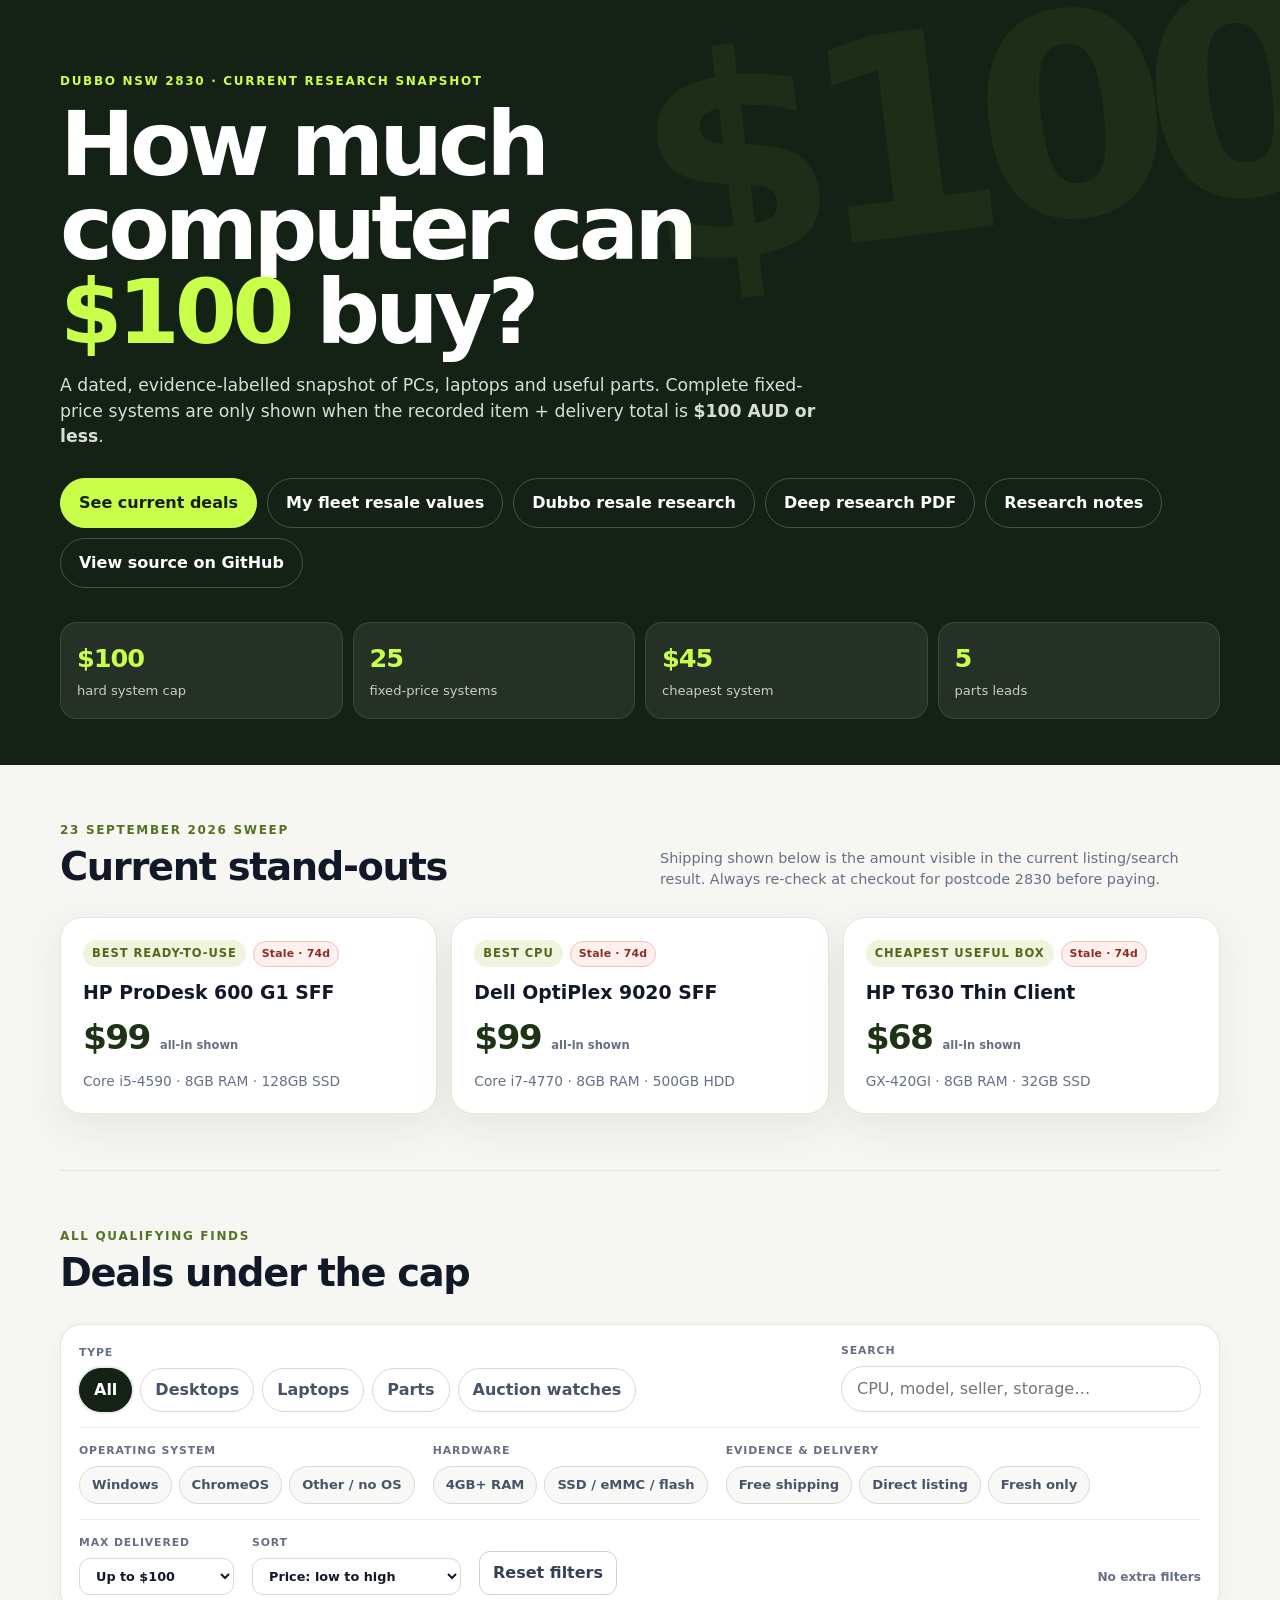
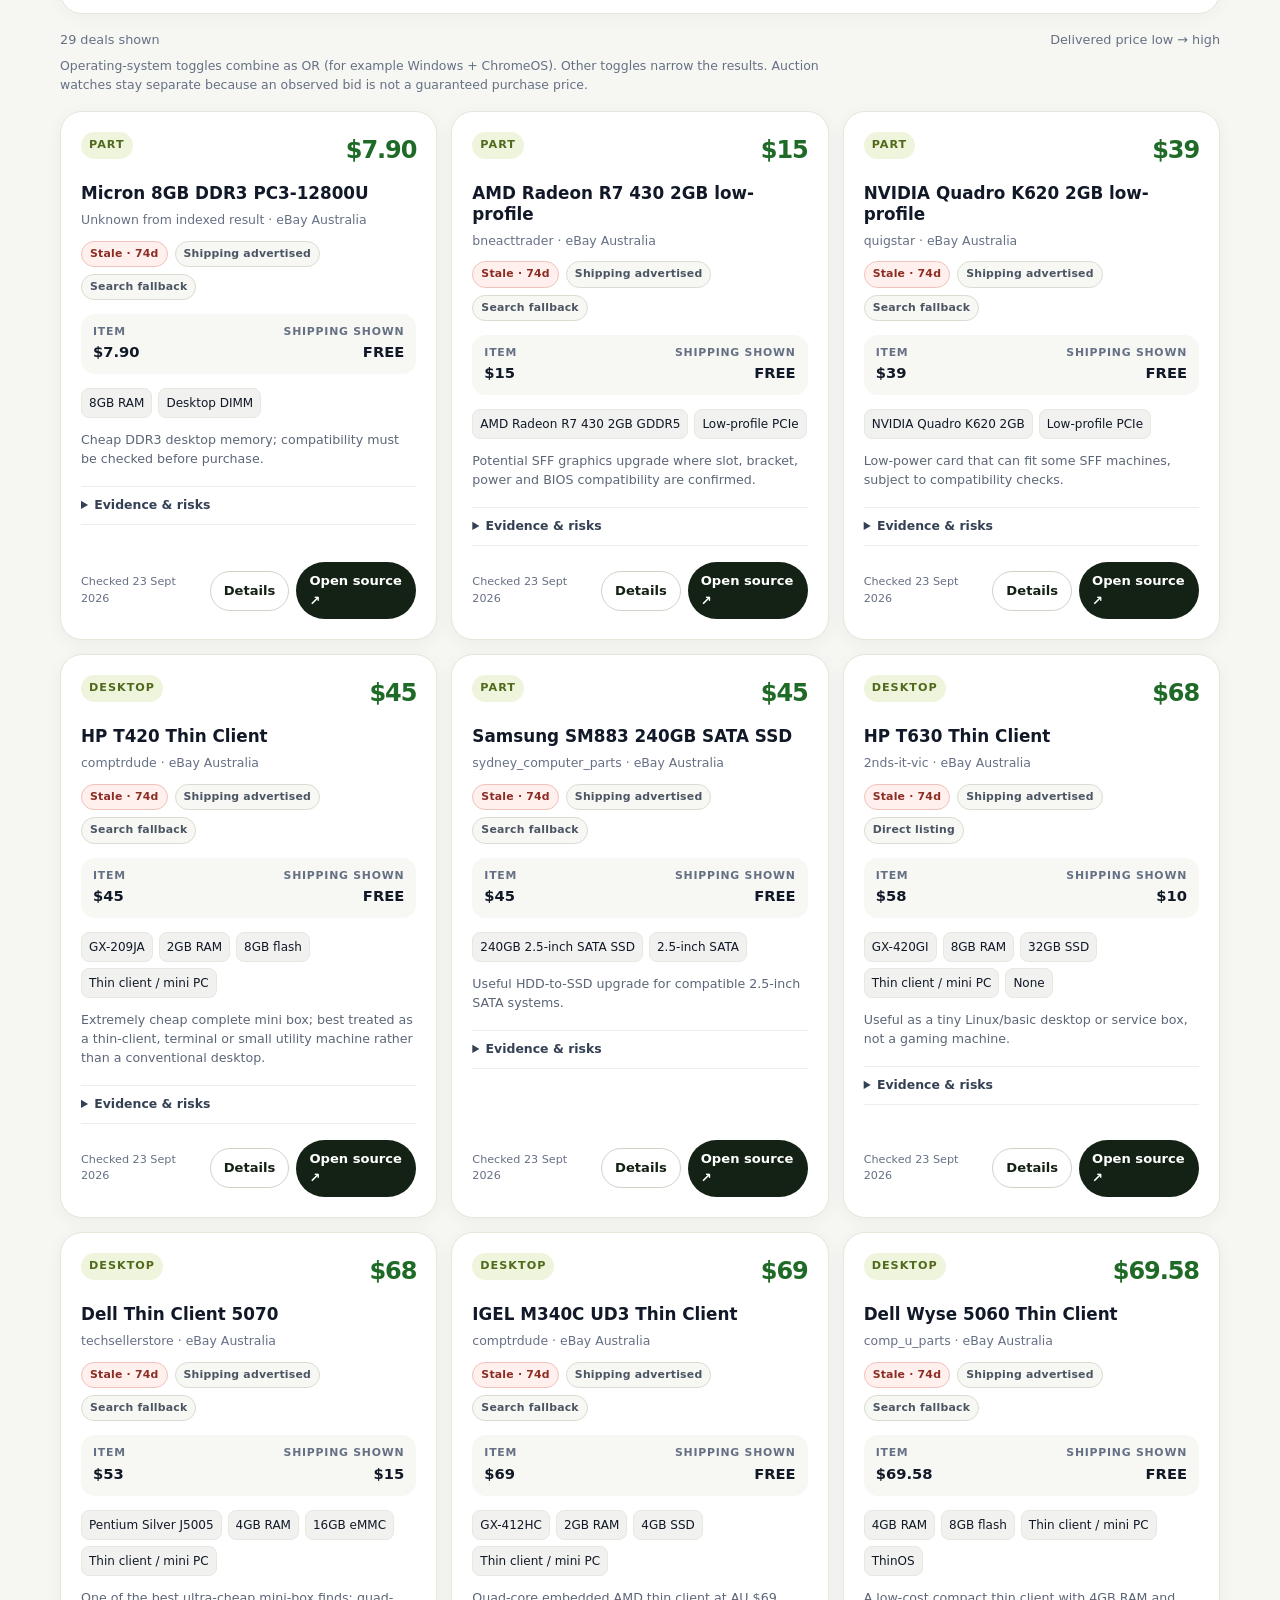
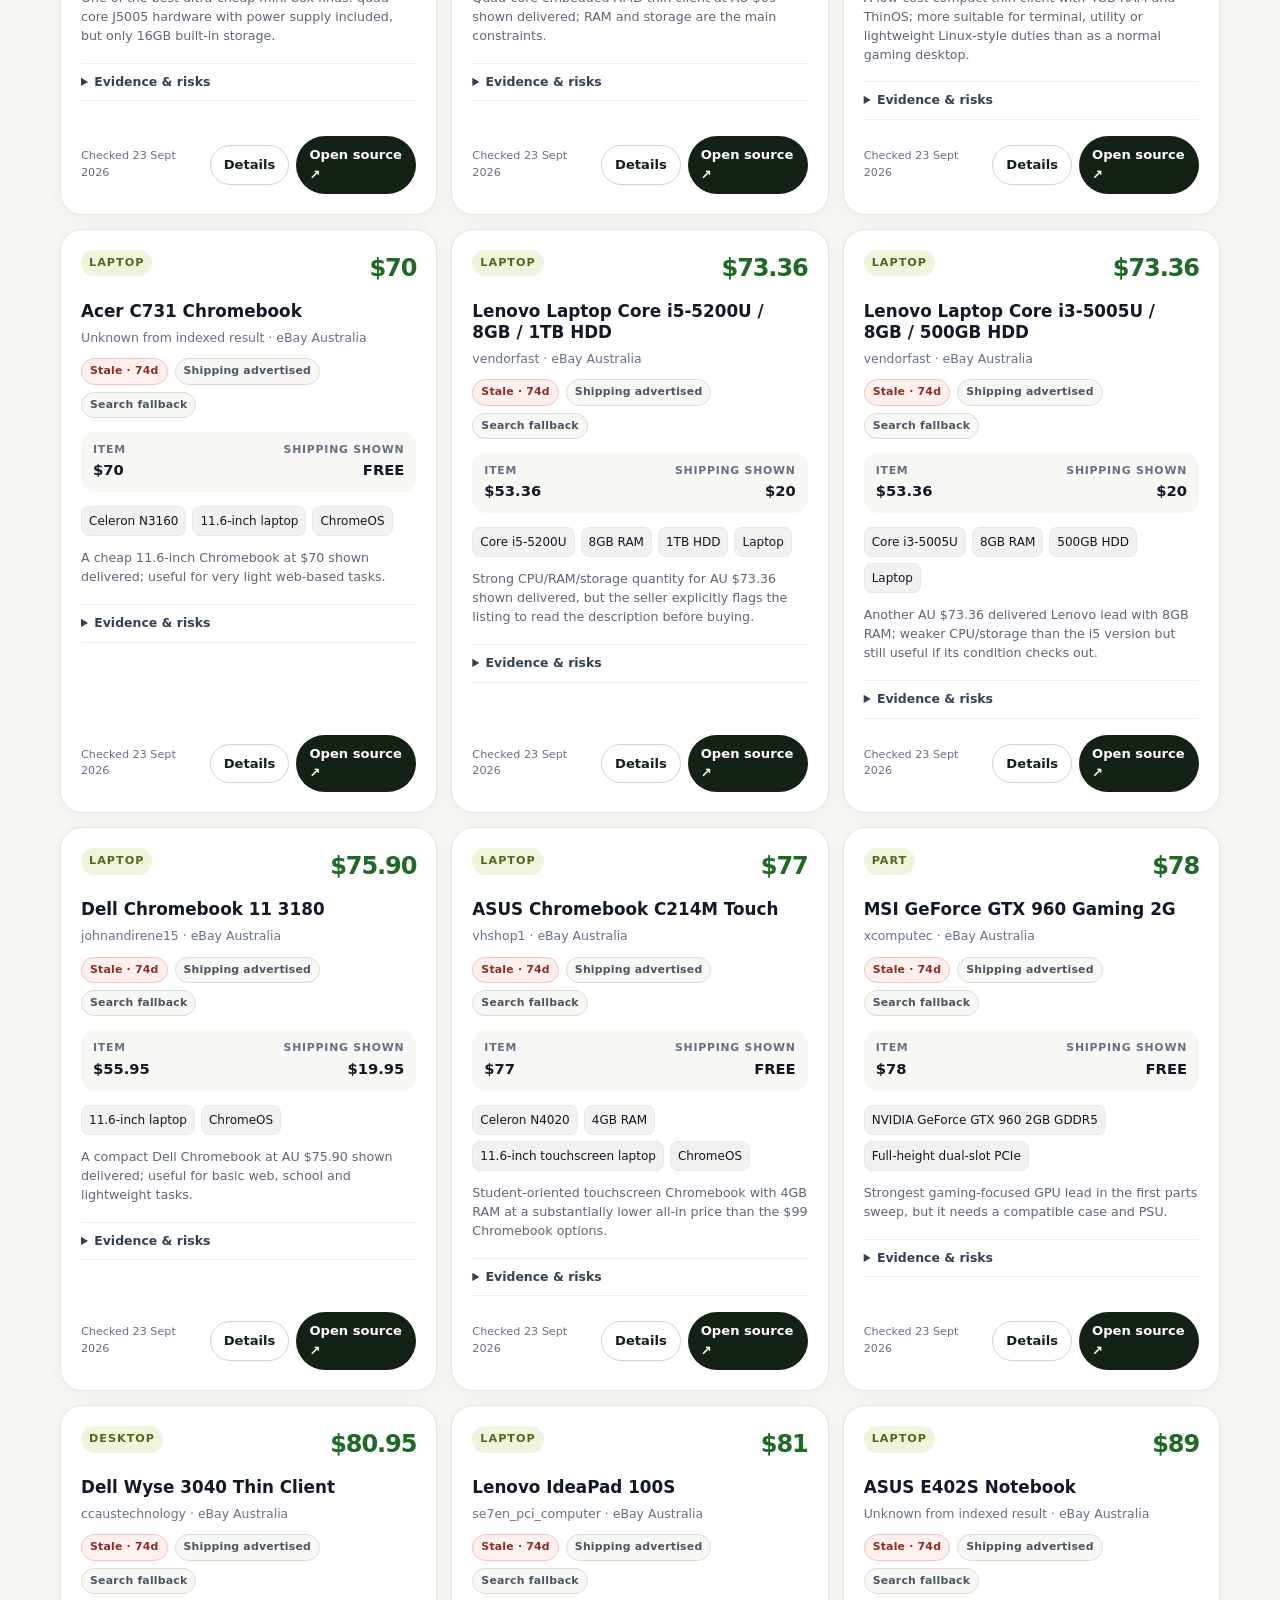
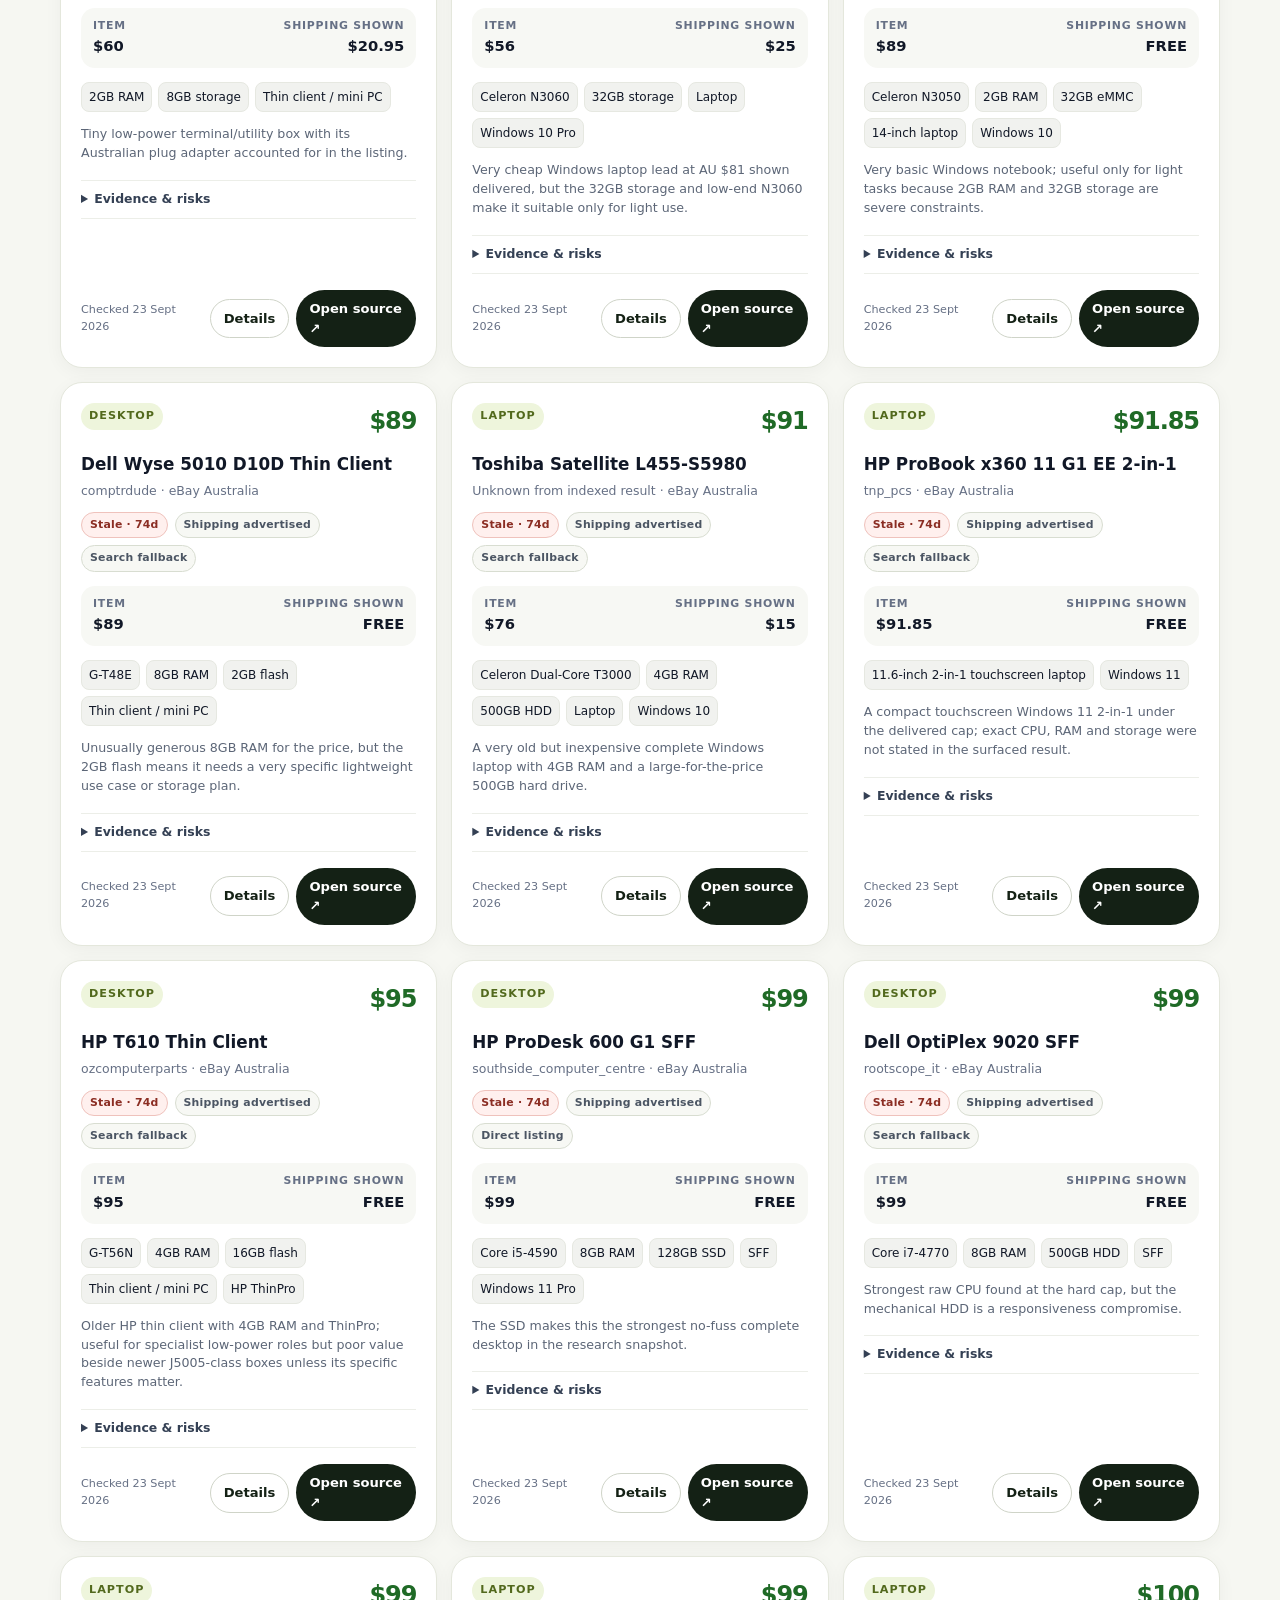
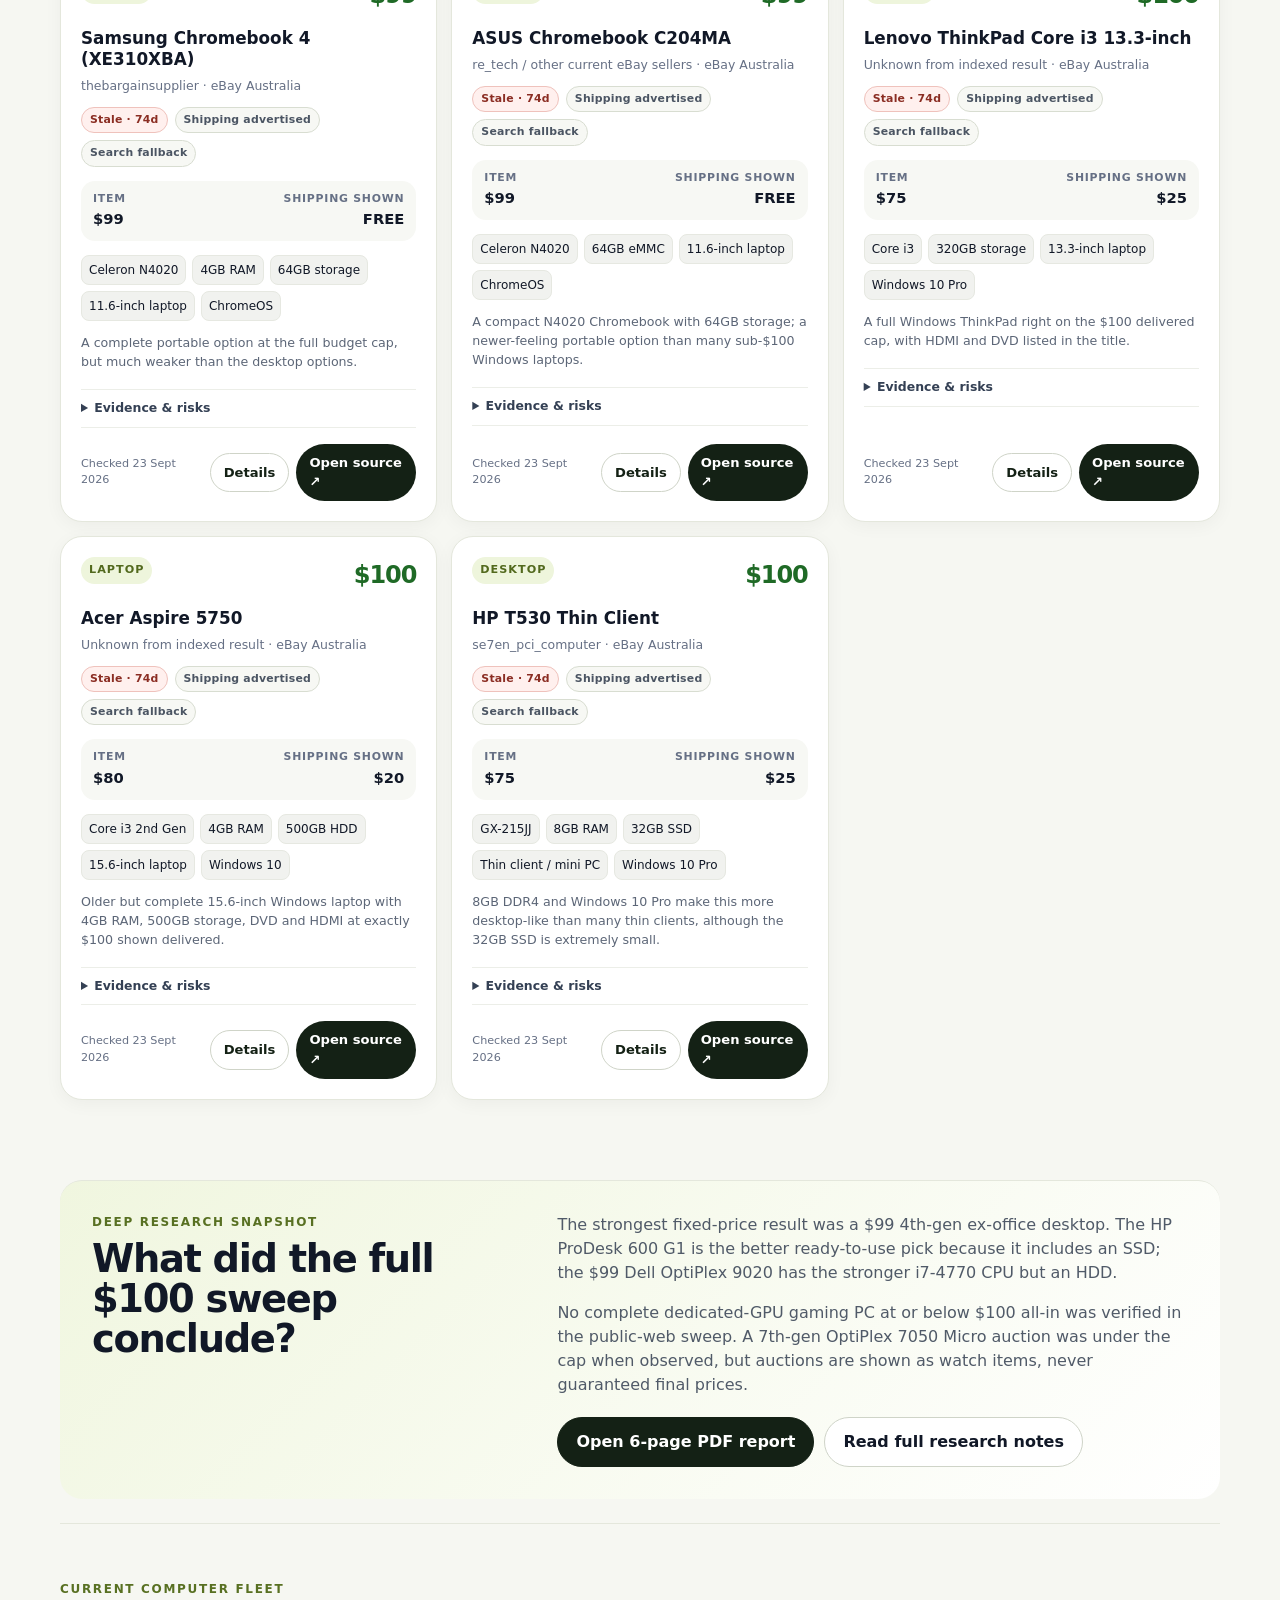
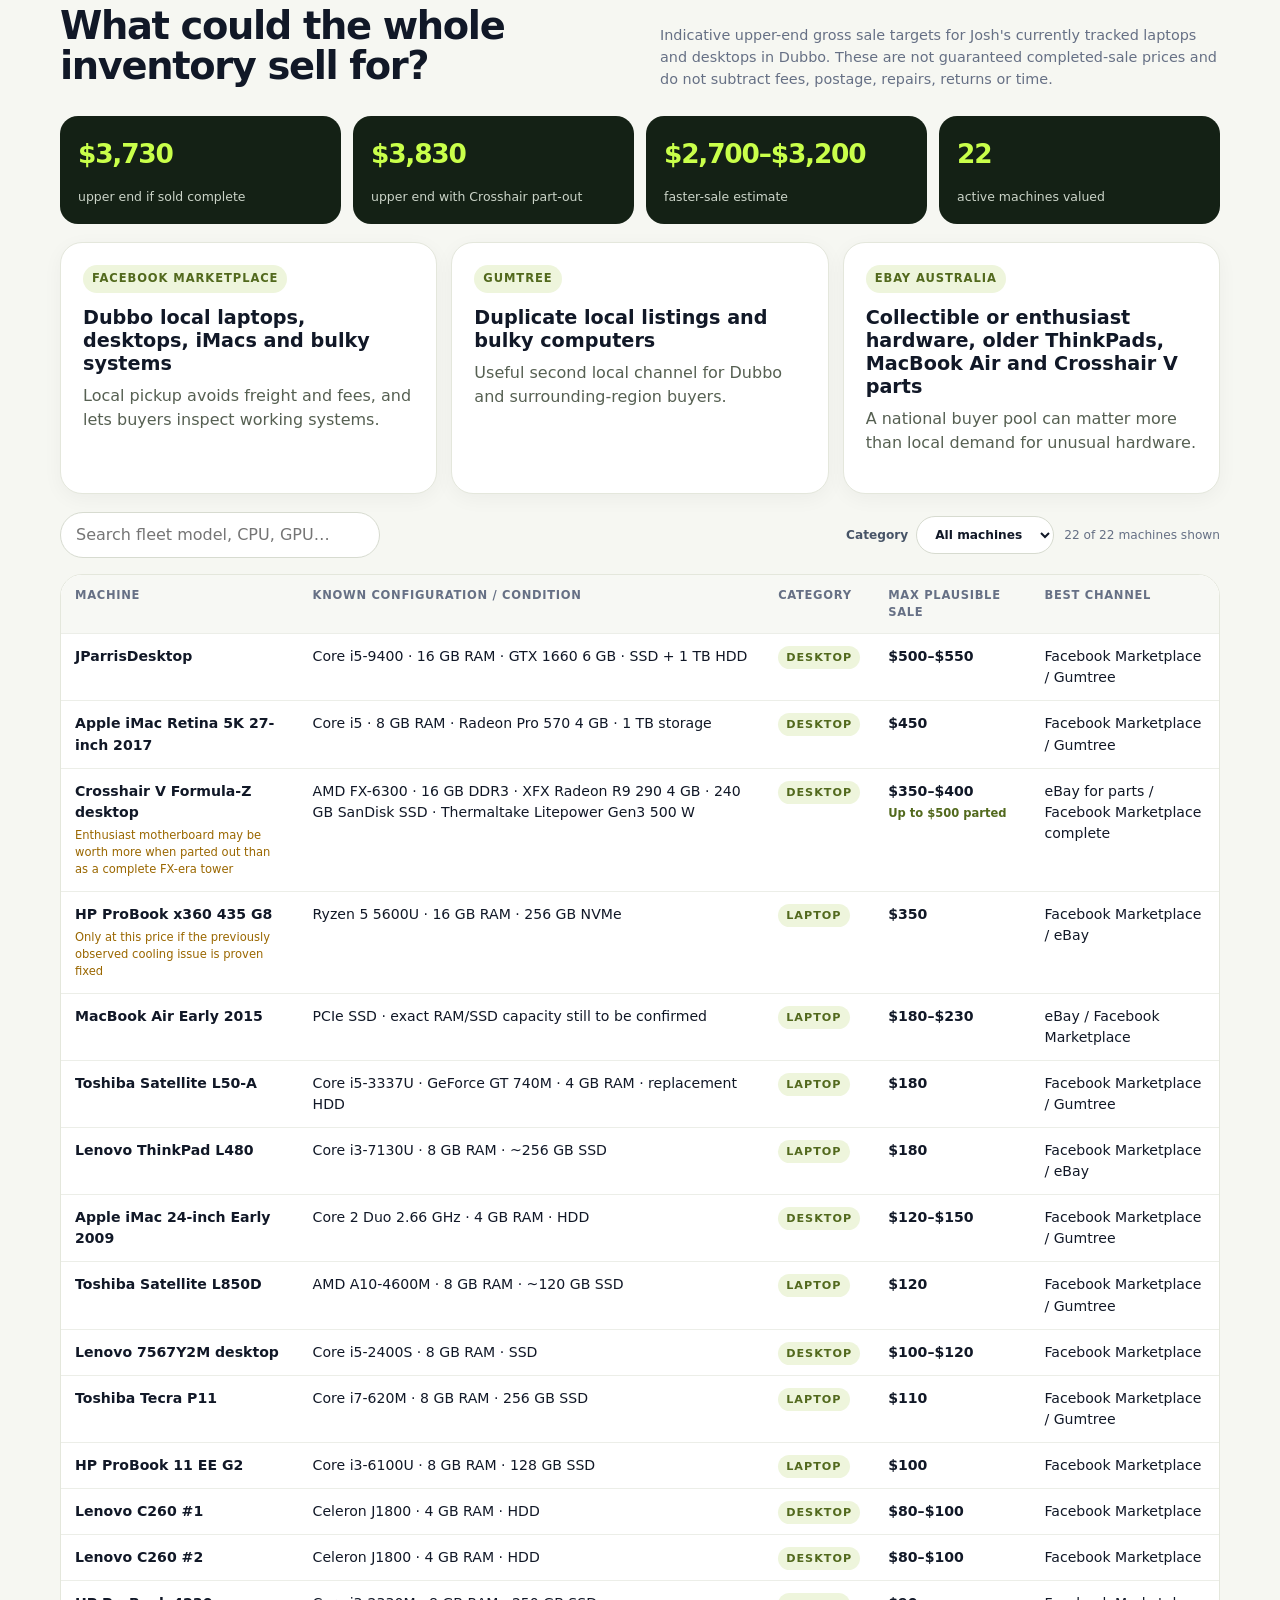
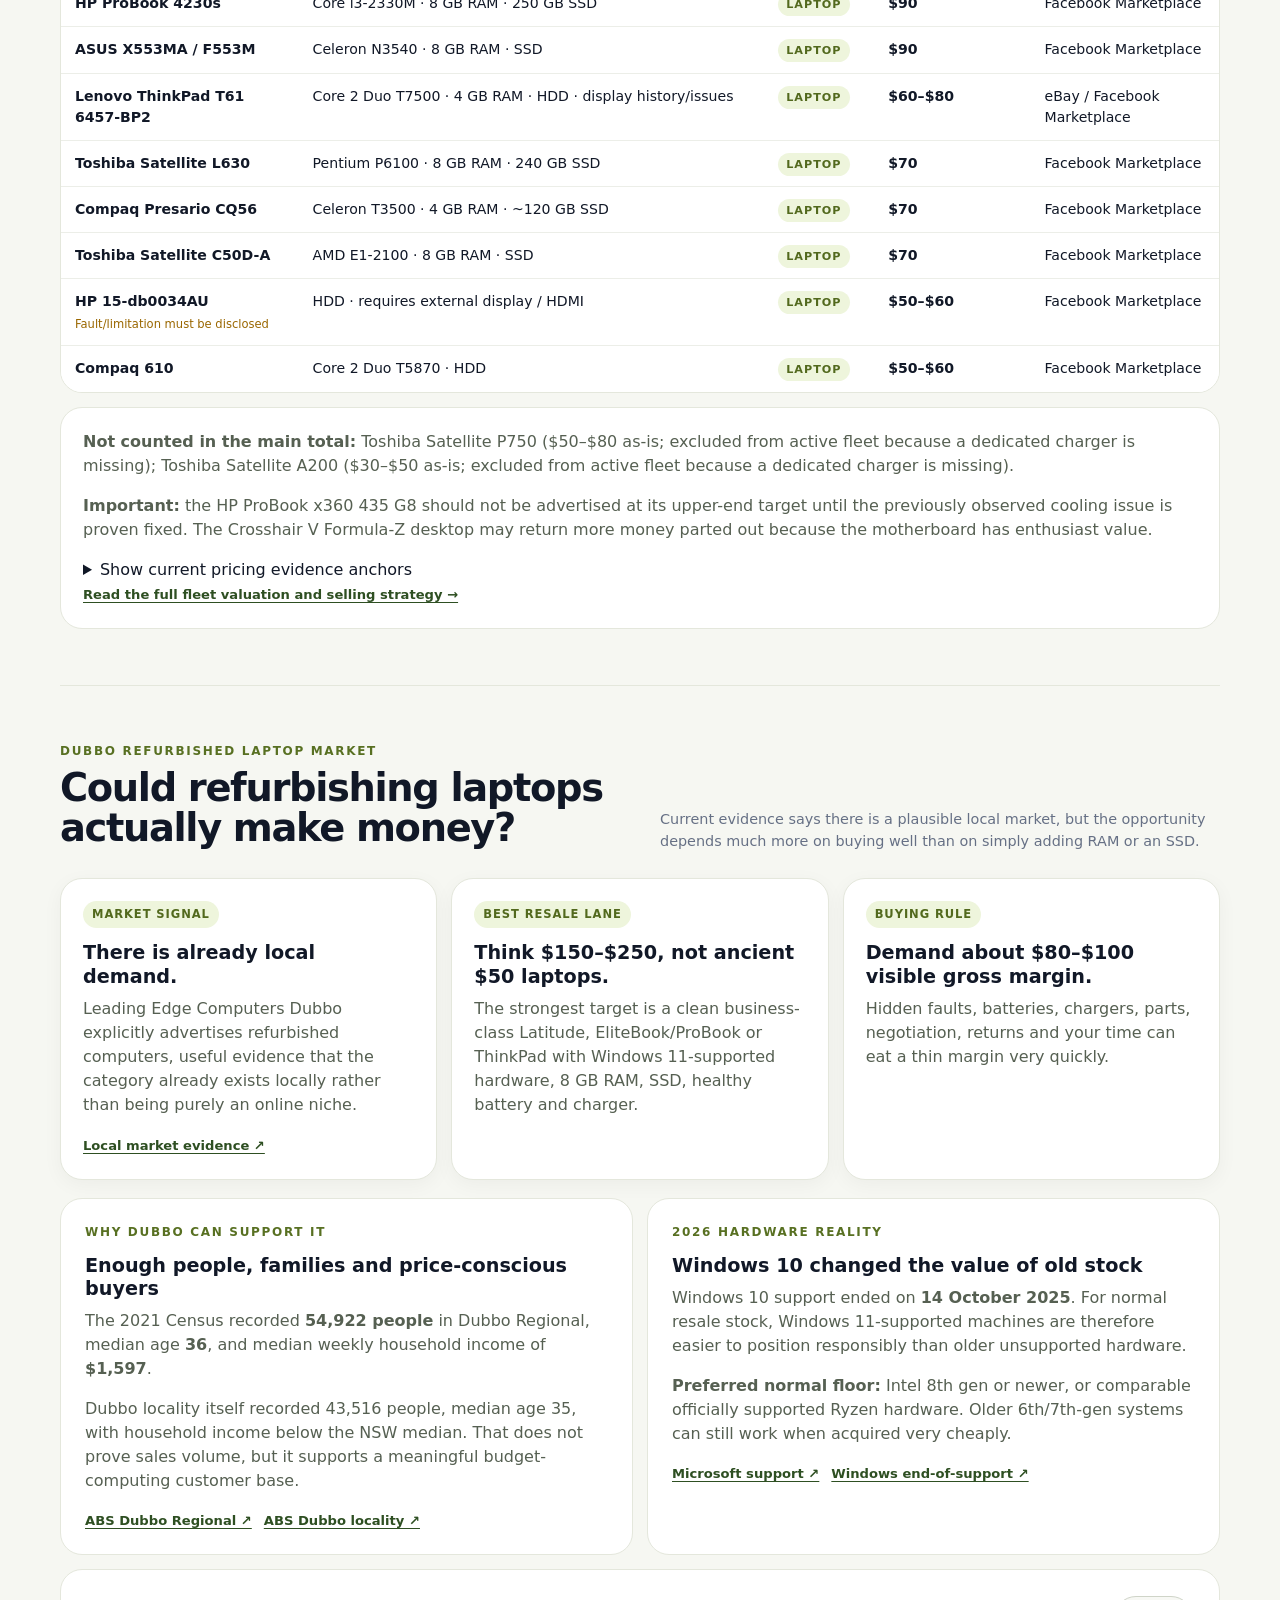
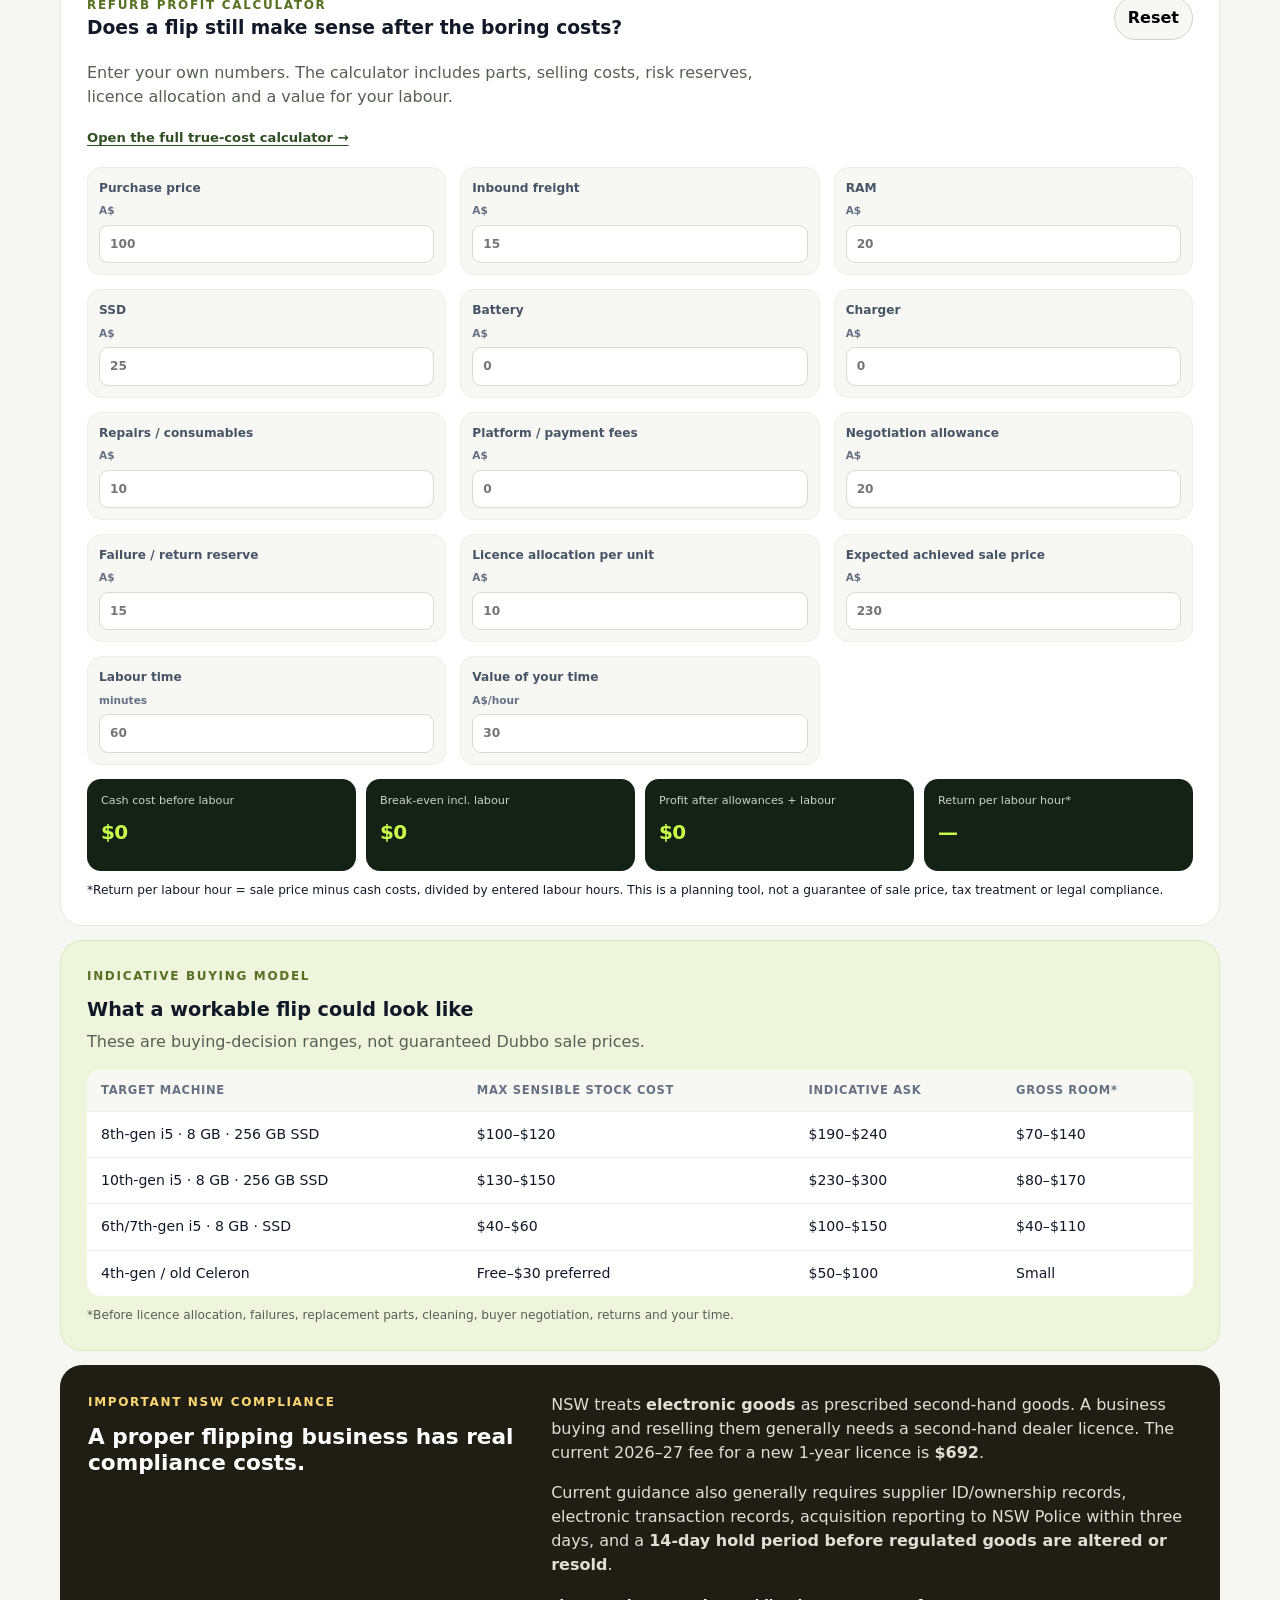
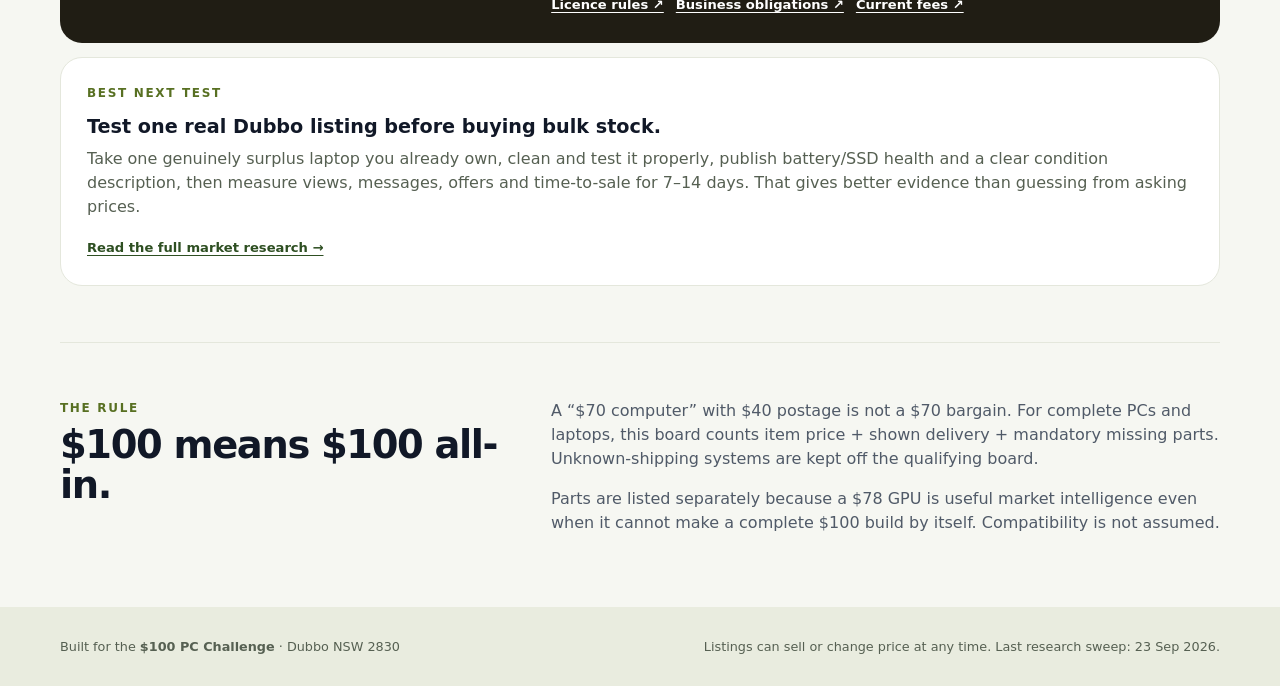
==== docs/index.html @ 676f6b45 "site: expose fleet pricing evidence" ====
<!doctype html>
<html lang="en-AU">
<head>
  <meta charset="utf-8">
  <meta name="viewport" content="width=device-width,initial-scale=1">
  <meta name="description" content="Current ultra-budget PCs, laptops and parts priced by real delivered cost to Dubbo NSW 2830, plus Dubbo refurbished-laptop market research.">
  <link rel="canonical" href="https://joshualparris.github.io/Cheappcslaptops/">
  <meta name="robots" content="index,follow">
  <meta property="og:type" content="website">
  <meta property="og:site_name" content="Cheap PCs & Laptops">
  <meta property="og:title" content="Cheap PCs & Laptops — Dubbo $100 Challenge">
  <meta property="og:description" content="Evidence-labelled ultra-budget PCs, laptops, parts and current fleet resale values for Dubbo NSW.">
  <meta property="og:url" content="https://joshualparris.github.io/Cheappcslaptops/">
  <meta name="twitter:card" content="summary">
  <meta name="twitter:title" content="Cheap PCs & Laptops — Dubbo $100 Challenge">
  <meta name="twitter:description" content="Evidence-labelled ultra-budget PC deals and Dubbo resale research.">
  <title>Cheap PCs & Laptops — Dubbo $100 Challenge</title>
  <script type="application/ld+json">
  {
    "@context": "https://schema.org",
    "@type": "CollectionPage",
    "name": "Cheap PCs & Laptops — Dubbo $100 Challenge",
    "url": "https://joshualparris.github.io/Cheappcslaptops/",
    "description": "Evidence-labelled research into ultra-budget PCs, laptops and parts delivered to Dubbo NSW, plus computer-fleet resale valuation research.",
    "inLanguage": "en-AU",
    "isPartOf": {
      "@type": "WebSite",
      "name": "Cheap PCs & Laptops",
      "url": "https://joshualparris.github.io/Cheappcslaptops/"
    }
  }
  </script>
  <link rel="stylesheet" href="./styles.css">
</head>
<body>
  <header class="hero">
    <div class="wrap">
      <div class="eyebrow">DUBBO NSW 2830 · CURRENT RESEARCH SNAPSHOT</div>
      <h1>How much computer can <span>$100</span> buy?</h1>
      <p class="lede">A dated, evidence-labelled snapshot of PCs, laptops and useful parts. Complete fixed-price systems are only shown when the recorded item + delivery total is <strong>$100 AUD or less</strong>.</p>
      <div class="hero-actions">
        <a class="button primary" href="#deals">See current deals</a>
        <a class="button ghost" href="#inventory">My fleet resale values</a>
        <a class="button ghost" href="#market">Dubbo resale research</a>
        <a class="button ghost" href="./reports/100-dollar-pc-challenge-2026-09-23.pdf">Deep research PDF</a>
        <a class="button ghost" href="./research/2026-09-23.md">Research notes</a>
        <a class="button ghost" href="https://github.com/joshualparris/Cheappcslaptops" target="_blank" rel="noreferrer">View source on GitHub</a>
      </div>
      <div class="stats" id="stats" aria-label="Current deal summary"></div>
    </div>
  </header>

  <main class="wrap">
    <section class="leaderboard" aria-labelledby="leaders-title">
      <div class="section-heading">
        <div>
          <div class="eyebrow dark">23 SEPTEMBER 2026 SWEEP</div>
          <h2 id="leaders-title">Current stand-outs</h2>
        </div>
        <p>Shipping shown below is the amount visible in the current listing/search result. Always re-check at checkout for postcode 2830 before paying.</p>
      </div>
      <div class="leader-grid" id="leaders"></div>
    </section>

    <section id="deals" class="deals" aria-labelledby="deals-title">
      <div class="section-heading">
        <div>
          <div class="eyebrow dark">ALL QUALIFYING FINDS</div>
          <h2 id="deals-title">Deals under the cap</h2>
        </div>
      </div>

      <div class="deal-filter-panel" aria-label="Deal filters">
        <div class="filter-row filter-row-main">
          <div class="filter-group">
            <span class="filter-label">Type</span>
            <div class="filters" role="group" aria-label="Deal type">
              <button type="button" class="filter active" data-filter="all" aria-pressed="true">All</button>
              <button type="button" class="filter" data-filter="desktop" aria-pressed="false">Desktops</button>
              <button type="button" class="filter" data-filter="laptop" aria-pressed="false">Laptops</button>
              <button type="button" class="filter" data-filter="part" aria-pressed="false">Parts</button>
              <button type="button" class="filter" data-filter="auction" aria-pressed="false">Auction watches</button>
            </div>
          </div>
          <label class="search deal-search">
            <span class="filter-label">Search</span>
            <input id="search" type="search" placeholder="CPU, model, seller, storage…" autocomplete="off">
          </label>
        </div>

        <div class="filter-row">
          <div class="filter-group">
            <span class="filter-label">Operating system</span>
            <div class="facet-buttons" role="group" aria-label="Operating system">
              <button type="button" class="toggle-filter" data-toggle="windows" aria-pressed="false">Windows</button>
              <button type="button" class="toggle-filter" data-toggle="chrome" aria-pressed="false">ChromeOS</button>
              <button type="button" class="toggle-filter" data-toggle="otherOs" aria-pressed="false">Other / no OS</button>
            </div>
          </div>
          <div class="filter-group">
            <span class="filter-label">Hardware</span>
            <div class="facet-buttons" role="group" aria-label="Hardware">
              <button type="button" class="toggle-filter" data-toggle="fourGb" aria-pressed="false">4GB+ RAM</button>
              <button type="button" class="toggle-filter" data-toggle="solidState" aria-pressed="false">SSD / eMMC / flash</button>
            </div>
          </div>
          <div class="filter-group">
            <span class="filter-label">Evidence & delivery</span>
            <div class="facet-buttons" role="group" aria-label="Evidence and delivery">
              <button type="button" class="toggle-filter" data-toggle="freeShipping" aria-pressed="false">Free shipping</button>
              <button type="button" class="toggle-filter" data-toggle="direct" aria-pressed="false">Direct listing</button>
              <button type="button" class="toggle-filter" data-toggle="fresh" aria-pressed="false">Fresh only</button>
            </div>
          </div>
        </div>

        <div class="filter-row filter-row-controls">
          <label class="select-filter">
            <span>Max delivered</span>
            <select id="maxPrice">
              <option value="50">Up to $50</option>
              <option value="75">Up to $75</option>
              <option value="100" selected>Up to $100</option>
            </select>
          </label>
          <label class="select-filter">
            <span>Sort</span>
            <select id="sortMode">
              <option value="price" selected>Price: low to high</option>
              <option value="newest">Most recently checked</option>
              <option value="ram">Most RAM first</option>
            </select>
          </label>
          <button type="button" class="clear-filters" id="clearFilters">Reset filters</button>
          <span class="active-filter-count" id="activeFilterCount" aria-live="polite">No extra filters</span>
        </div>
      </div>

      <div id="dealDetail" class="deal-detail" hidden></div>
      <div class="results-meta"><span id="resultCount" role="status" aria-live="polite"></span><span id="sortLabel">Delivered price low → high</span></div>
      <p class="filter-note">Operating-system toggles combine as OR (for example Windows + ChromeOS). Other toggles narrow the results. Auction watches stay separate because an observed bid is not a guaranteed purchase price.</p>
      <div class="deal-grid" id="dealGrid"></div>
      <div class="empty" id="empty" hidden>No matching deals.</div>
    </section>

    <section class="research-callout" aria-labelledby="research-title">
      <div>
        <div class="eyebrow dark">DEEP RESEARCH SNAPSHOT</div>
        <h2 id="research-title">What did the full $100 sweep conclude?</h2>
      </div>
      <div class="rule-copy">
        <p>The strongest fixed-price result was a $99 4th-gen ex-office desktop. The HP ProDesk 600 G1 is the better ready-to-use pick because it includes an SSD; the $99 Dell OptiPlex 9020 has the stronger i7-4770 CPU but an HDD.</p>
        <p>No complete dedicated-GPU gaming PC at or below $100 all-in was verified in the public-web sweep. A 7th-gen OptiPlex 7050 Micro auction was under the cap when observed, but auctions are shown as watch items, never guaranteed final prices.</p>
        <div class="research-links">
          <a class="button report-button" href="./reports/100-dollar-pc-challenge-2026-09-23.pdf">Open 6-page PDF report</a>
          <a class="button notes-button" href="./research/2026-09-23.md">Read full research notes</a>
        </div>
      </div>
    </section>

    <section id="inventory" class="fleet" aria-labelledby="fleet-title">
      <div class="section-heading">
        <div>
          <div class="eyebrow dark">CURRENT COMPUTER FLEET</div>
          <h2 id="fleet-title">What could the whole inventory sell for?</h2>
        </div>
        <p>Indicative upper-end gross sale targets for Josh's currently tracked laptops and desktops in Dubbo. These are not guaranteed completed-sale prices and do not subtract fees, postage, repairs, returns or time.</p>
      </div>

      <div class="fleet-summary" id="fleetStats" aria-label="Fleet resale summary"></div>

      <div class="fleet-platforms" id="fleetPlatforms"></div>

      <div class="fleet-controls">
        <label class="search">
          <span class="sr-only">Search your fleet</span>
          <input id="fleetSearch" type="search" placeholder="Search fleet model, CPU, GPU…">
        </label>
        <label class="fleet-select">Category
          <select id="fleetCategory">
            <option value="all">All machines</option>
            <option value="laptop">Laptops</option>
            <option value="desktop">Desktops</option>
          </select>
        </label>
        <span id="fleetResultCount" class="fleet-result-count" role="status" aria-live="polite"></span>
      </div>

      <div class="table-wrap fleet-table-wrap">
        <table class="margin-table fleet-table">
          <thead>
            <tr>
              <th>Machine</th>
              <th>Known configuration / condition</th>
              <th>Category</th>
              <th>Max plausible sale</th>
              <th>Best channel</th>
            </tr>
          </thead>
          <tbody id="fleetTableBody"></tbody>
        </table>
      </div>

      <div class="fleet-notes">
        <p id="fleetExcluded"></p>
        <p><strong>Important:</strong> the HP ProBook x360 435 G8 should not be advertised at its upper-end target until the previously observed cooling issue is proven fixed. The Crosshair V Formula-Z desktop may return more money parted out because the motherboard has enthusiast value.</p>
        <details class="fleet-evidence">
          <summary>Show current pricing evidence anchors</summary>
          <div id="fleetEvidence" class="fleet-evidence-grid"></div>
        </details>
        <a class="research-link" href="./FLEET-RESALE-VALUATION.md">Read the full fleet valuation and selling strategy →</a>
      </div>
    </section>

    <section id="market" class="market" aria-labelledby="market-title">
      <div class="section-heading">
        <div>
          <div class="eyebrow dark">DUBBO REFURBISHED LAPTOP MARKET</div>
          <h2 id="market-title">Could refurbishing laptops actually make money?</h2>
        </div>
        <p>Current evidence says there is a plausible local market, but the opportunity depends much more on buying well than on simply adding RAM or an SSD.</p>
      </div>

      <div class="market-summary">
        <article class="market-callout">
          <span class="award">Market signal</span>
          <h3>There is already local demand.</h3>
          <p>Leading Edge Computers Dubbo explicitly advertises refurbished computers, useful evidence that the category already exists locally rather than being purely an online niche.</p>
          <a href="https://dubbochamber.com.au/chamber-members/leading-edge-computers-dubbo" target="_blank" rel="noreferrer">Local market evidence ↗</a>
        </article>
        <article class="market-callout">
          <span class="award">Best resale lane</span>
          <h3>Think $150–$250, not ancient $50 laptops.</h3>
          <p>The strongest target is a clean business-class Latitude, EliteBook/ProBook or ThinkPad with Windows 11-supported hardware, 8 GB RAM, SSD, healthy battery and charger.</p>
        </article>
        <article class="market-callout">
          <span class="award">Buying rule</span>
          <h3>Demand about $80–$100 visible gross margin.</h3>
          <p>Hidden faults, batteries, chargers, parts, negotiation, returns and your time can eat a thin margin very quickly.</p>
        </article>
      </div>

      <div class="market-grid">
        <div class="market-panel">
          <div class="eyebrow dark">WHY DUBBO CAN SUPPORT IT</div>
          <h3>Enough people, families and price-conscious buyers</h3>
          <p>The 2021 Census recorded <strong>54,922 people</strong> in Dubbo Regional, median age <strong>36</strong>, and median weekly household income of <strong>$1,597</strong>.</p>
          <p>Dubbo locality itself recorded 43,516 people, median age 35, with household income below the NSW median. That does not prove sales volume, but it supports a meaningful budget-computing customer base.</p>
          <div class="source-links">
            <a href="https://www.abs.gov.au/census/find-census-data/quickstats/2021/LGA12390" target="_blank" rel="noreferrer">ABS Dubbo Regional ↗</a>
            <a href="https://www.abs.gov.au/census/find-census-data/quickstats/2021/SAL11299" target="_blank" rel="noreferrer">ABS Dubbo locality ↗</a>
          </div>
        </div>

        <div class="market-panel">
          <div class="eyebrow dark">2026 HARDWARE REALITY</div>
          <h3>Windows 10 changed the value of old stock</h3>
          <p>Windows 10 support ended on <strong>14 October 2025</strong>. For normal resale stock, Windows 11-supported machines are therefore easier to position responsibly than older unsupported hardware.</p>
          <p><strong>Preferred normal floor:</strong> Intel 8th gen or newer, or comparable officially supported Ryzen hardware. Older 6th/7th-gen systems can still work when acquired very cheaply.</p>
          <div class="source-links">
            <a href="https://support.microsoft.com/en-us/windows/deployment/updates-lifecycle/windows-10-support-has-ended-on-october-14-2025" target="_blank" rel="noreferrer">Microsoft support ↗</a>
            <a href="https://www.microsoft.com/windows/end-of-support" target="_blank" rel="noreferrer">Windows end-of-support ↗</a>
          </div>
        </div>
      </div>

      <div class="profit-calculator" id="calculator">
        <div class="calculator-heading">
          <div>
            <div class="eyebrow dark">REFURB PROFIT CALCULATOR</div>
            <h3>Does a flip still make sense after the boring costs?</h3>
            <p>Enter your own numbers. The calculator includes parts, selling costs, risk reserves, licence allocation and a value for your labour.</p>
            <a class="research-link" href="./refurb-calculator.html">Open the full true-cost calculator →</a>
          </div>
          <button class="calculator-reset" id="calculatorReset" type="button">Reset</button>
        </div>

        <div class="calculator-grid">
          <label>Purchase price <span>A$</span><input inputmode="decimal" type="number" min="0" step="0.01" data-cost="cash" id="calcPurchase" placeholder="100"></label>
          <label>Inbound freight <span>A$</span><input inputmode="decimal" type="number" min="0" step="0.01" data-cost="cash" id="calcFreight" placeholder="15"></label>
          <label>RAM <span>A$</span><input inputmode="decimal" type="number" min="0" step="0.01" data-cost="cash" id="calcRam" placeholder="20"></label>
          <label>SSD <span>A$</span><input inputmode="decimal" type="number" min="0" step="0.01" data-cost="cash" id="calcSsd" placeholder="25"></label>
          <label>Battery <span>A$</span><input inputmode="decimal" type="number" min="0" step="0.01" data-cost="cash" id="calcBattery" placeholder="0"></label>
          <label>Charger <span>A$</span><input inputmode="decimal" type="number" min="0" step="0.01" data-cost="cash" id="calcCharger" placeholder="0"></label>
          <label>Repairs / consumables <span>A$</span><input inputmode="decimal" type="number" min="0" step="0.01" data-cost="cash" id="calcRepairs" placeholder="10"></label>
          <label>Platform / payment fees <span>A$</span><input inputmode="decimal" type="number" min="0" step="0.01" data-cost="cash" id="calcFees" placeholder="0"></label>
          <label>Negotiation allowance <span>A$</span><input inputmode="decimal" type="number" min="0" step="0.01" data-cost="cash" id="calcNegotiation" placeholder="20"></label>
          <label>Failure / return reserve <span>A$</span><input inputmode="decimal" type="number" min="0" step="0.01" data-cost="cash" id="calcReserve" placeholder="15"></label>
          <label>Licence allocation per unit <span>A$</span><input inputmode="decimal" type="number" min="0" step="0.01" data-cost="cash" id="calcLicence" placeholder="10"></label>
          <label>Expected achieved sale price <span>A$</span><input inputmode="decimal" type="number" min="0" step="0.01" id="calcSale" placeholder="230"></label>
          <label>Labour time <span>minutes</span><input inputmode="numeric" type="number" min="0" step="1" id="calcMinutes" placeholder="60"></label>
          <label>Value of your time <span>A$/hour</span><input inputmode="decimal" type="number" min="0" step="0.01" id="calcHourly" placeholder="30"></label>
        </div>

        <div class="calculator-results" id="calculatorResults" role="status" aria-live="polite">
          <div><span>Cash cost before labour</span><strong id="calcCashCost">$0</strong></div>
          <div><span>Break-even incl. labour</span><strong id="calcBreakEven">$0</strong></div>
          <div><span>Profit after allowances + labour</span><strong id="calcProfit">$0</strong></div>
          <div><span>Return per labour hour*</span><strong id="calcHourlyReturn">—</strong></div>
        </div>
        <p class="fineprint">*Return per labour hour = sale price minus cash costs, divided by entered labour hours. This is a planning tool, not a guarantee of sale price, tax treatment or legal compliance.</p>
      </div>

      <div class="margin-box">
        <div>
          <div class="eyebrow dark">INDICATIVE BUYING MODEL</div>
          <h3>What a workable flip could look like</h3>
          <p>These are buying-decision ranges, not guaranteed Dubbo sale prices.</p>
        </div>
        <div class="table-wrap">
          <table class="margin-table">
            <thead>
              <tr>
                <th>Target machine</th>
                <th>Max sensible stock cost</th>
                <th>Indicative ask</th>
                <th>Gross room*</th>
              </tr>
            </thead>
            <tbody>
              <tr><td>8th-gen i5 · 8 GB · 256 GB SSD</td><td>$100–$120</td><td>$190–$240</td><td>$70–$140</td></tr>
              <tr><td>10th-gen i5 · 8 GB · 256 GB SSD</td><td>$130–$150</td><td>$230–$300</td><td>$80–$170</td></tr>
              <tr><td>6th/7th-gen i5 · 8 GB · SSD</td><td>$40–$60</td><td>$100–$150</td><td>$40–$110</td></tr>
              <tr><td>4th-gen / old Celeron</td><td>Free–$30 preferred</td><td>$50–$100</td><td>Small</td></tr>
            </tbody>
          </table>
        </div>
        <p class="fineprint">*Before licence allocation, failures, replacement parts, cleaning, buyer negotiation, returns and your time.</p>
      </div>

      <div class="legal-panel">
        <div>
          <div class="eyebrow legal-eyebrow">IMPORTANT NSW COMPLIANCE</div>
          <h3>A proper flipping business has real compliance costs.</h3>
        </div>
        <div>
          <p>NSW treats <strong>electronic goods</strong> as prescribed second-hand goods. A business buying and reselling them generally needs a second-hand dealer licence. The current 2026–27 fee for a new 1-year licence is <strong>$692</strong>.</p>
          <p>Current guidance also generally requires supplier ID/ownership records, electronic transaction records, acquisition reporting to NSW Police within three days, and a <strong>14-day hold period before regulated goods are altered or resold</strong>.</p>
          <div class="source-links legal-links">
            <a href="https://www.nsw.gov.au/business-and-economy/running-a-business/industry-specific-business-requirements/pawnbrokers-and-second-hand-dealers/pawnbroker-and-second-hand-dealer-licences" target="_blank" rel="noreferrer">Licence rules ↗</a>
            <a href="https://www.nsw.gov.au/business-and-economy/running-a-business/industry-specific-business-requirements/pawnbrokers-and-second-hand-dealers" target="_blank" rel="noreferrer">Business obligations ↗</a>
            <a href="https://www.nsw.gov.au/business-and-economy/running-a-business/industry-specific-business-requirements/pawnbrokers-and-second-hand-dealers/pawnbrokers-and-second-hand-dealers-fees" target="_blank" rel="noreferrer">Current fees ↗</a>
          </div>
        </div>
      </div>

      <div class="test-plan">
        <div class="eyebrow dark">BEST NEXT TEST</div>
        <h3>Test one real Dubbo listing before buying bulk stock.</h3>
        <p>Take one genuinely surplus laptop you already own, clean and test it properly, publish battery/SSD health and a clear condition description, then measure views, messages, offers and time-to-sale for 7–14 days. That gives better evidence than guessing from asking prices.</p>
        <a class="research-link" href="./DUBBO-REFURB-MARKET.md">Read the full market research →</a>
      </div>
    </section>

    <section class="rules">
      <div>
        <div class="eyebrow dark">THE RULE</div>
        <h2>$100 means $100 all-in.</h2>
      </div>
      <div class="rule-copy">
        <p>A “$70 computer” with $40 postage is not a $70 bargain. For complete PCs and laptops, this board counts item price + shown delivery + mandatory missing parts. Unknown-shipping systems are kept off the qualifying board.</p>
        <p>Parts are listed separately because a $78 GPU is useful market intelligence even when it cannot make a complete $100 build by itself. Compatibility is not assumed.</p>
      </div>
    </section>
  </main>

  <footer>
    <div class="wrap footer-inner">
      <p>Built for the <strong>$100 PC Challenge</strong> · Dubbo NSW 2830</p>
      <p>Listings can sell or change price at any time. Last research sweep: 23 Sep 2026.</p>
    </div>
  </footer>

  <script src="./app.js" defer></script>
</body>
</html>
---- docs/styles.css ----
:root{
  --ink:#111827;--muted:#667085;--paper:#f6f7f2;--card:#fff;--line:#e4e7dc;
  --lime:#c9ff4a;--lime-dark:#99cf1c;--dark:#142115;--soft:#eef5dc;
  --danger:#b42318;--warn:#9a6700;--radius:22px;--shadow:0 14px 40px rgba(20,33,21,.08)
}
*{box-sizing:border-box}
html{scroll-behavior:smooth}
body{margin:0;background:var(--paper);color:var(--ink);font:16px/1.5 Inter,ui-sans-serif,system-ui,-apple-system,BlinkMacSystemFont,"Segoe UI",sans-serif}
a{color:inherit}
.wrap{width:min(1160px,calc(100% - 32px));margin:auto}
.hero{background:var(--dark);color:#fff;padding:72px 0 46px;overflow:hidden;position:relative}
.hero:after{content:"$100";position:absolute;right:-35px;top:-80px;font-size:280px;font-weight:900;letter-spacing:-.09em;color:rgba(201,255,74,.055);transform:rotate(-7deg);pointer-events:none}
.eyebrow{font-size:.75rem;font-weight:850;letter-spacing:.14em;color:var(--lime);text-transform:uppercase}
.eyebrow.dark{color:#587022}
h1,h2,h3,p{margin-top:0}
h1{max-width:880px;margin:12px 0 18px;font-size:clamp(2.7rem,7vw,6rem);line-height:.94;letter-spacing:-.055em}
h1 span{color:var(--lime)}
h2{font-size:clamp(1.75rem,3vw,2.7rem);line-height:1.05;letter-spacing:-.035em;margin:8px 0}
.lede{max-width:760px;color:#d7dfd2;font-size:1.08rem}
.hero-actions{display:flex;gap:10px;flex-wrap:wrap;margin:28px 0 34px}
.button{display:inline-flex;align-items:center;justify-content:center;text-decoration:none;font-weight:800;border-radius:999px;padding:12px 18px;border:1px solid rgba(255,255,255,.22)}
.button.primary{background:var(--lime);border-color:var(--lime);color:#142115}
.button.ghost{color:#fff}
.button:hover{transform:translateY(-1px)}
.stats{display:grid;grid-template-columns:repeat(4,1fr);gap:10px;position:relative;z-index:1}
.stat{background:rgba(255,255,255,.075);border:1px solid rgba(255,255,255,.10);border-radius:17px;padding:16px}
.stat strong{display:block;color:var(--lime);font-size:1.6rem;letter-spacing:-.04em}
.stat span{color:#c6d0c2;font-size:.82rem}
section{padding:56px 0}
.section-heading{display:flex;align-items:flex-end;justify-content:space-between;gap:24px;margin-bottom:22px}
.section-heading>p{max-width:560px;color:var(--muted);margin-bottom:4px;font-size:.9rem}
.leader-grid{display:grid;grid-template-columns:repeat(3,1fr);gap:14px}
.leader{background:var(--card);border:1px solid var(--line);border-radius:var(--radius);padding:22px;box-shadow:var(--shadow);position:relative;min-height:190px}
.leader .award,.market-callout .award{display:inline-block;background:var(--soft);border-radius:999px;padding:5px 9px;font-size:.72rem;font-weight:850;text-transform:uppercase;letter-spacing:.08em;color:#52691d}
.leader h3{font-size:1.18rem;line-height:1.2;margin:14px 0 8px}
.big-price{font-size:2.15rem;font-weight:900;letter-spacing:-.05em;color:#1d3316}
.big-price small{font-size:.72rem;color:var(--muted);letter-spacing:0;font-weight:700}
.leader p{font-size:.86rem;color:var(--muted);margin:7px 0 0}
.deals{border-top:1px solid var(--line)}
.toolbar{display:flex;justify-content:space-between;align-items:center;gap:16px;margin-bottom:15px}
.filters{display:flex;gap:8px;flex-wrap:wrap}
.filter{border:1px solid #d7dbd0;background:#fff;color:#475467;border-radius:999px;padding:9px 14px;font:inherit;font-weight:750;cursor:pointer}
.filter.active{background:var(--dark);color:#fff;border-color:var(--dark)}
.search input{width:min(320px,70vw);border:1px solid #d7dbd0;background:#fff;border-radius:999px;padding:10px 15px;font:inherit;outline:none}
.search input:focus{border-color:#78932e;box-shadow:0 0 0 3px rgba(201,255,74,.25)}
.results-meta{display:flex;justify-content:space-between;color:var(--muted);font-size:.8rem;margin-bottom:12px}
.deal-grid{display:grid;grid-template-columns:repeat(3,1fr);gap:14px}
.card{background:var(--card);border:1px solid var(--line);border-radius:var(--radius);padding:20px;display:flex;flex-direction:column;min-height:350px;box-shadow:0 4px 18px rgba(20,33,21,.045)}
.card-top{display:flex;align-items:flex-start;justify-content:space-between;gap:12px}
.type{font-size:.7rem;font-weight:850;letter-spacing:.09em;text-transform:uppercase;color:#52691d;background:var(--soft);padding:5px 8px;border-radius:999px}
.total{font-size:1.5rem;font-weight:900;letter-spacing:-.045em;white-space:nowrap}
.card h3{font-size:1.05rem;line-height:1.25;margin:15px 0 7px}
.source{font-size:.78rem;color:var(--muted);margin-bottom:15px}
.breakdown{display:grid;grid-template-columns:1fr 1fr;background:#f7f8f4;border-radius:14px;padding:10px 12px;margin-bottom:14px}
.breakdown div:last-child{text-align:right}
.breakdown span{display:block;color:var(--muted);font-size:.68rem;text-transform:uppercase;letter-spacing:.07em;font-weight:750}
.breakdown strong{font-size:.92rem}
.specs{display:flex;gap:6px;flex-wrap:wrap;margin-bottom:13px}
.spec{font-size:.75rem;background:#f1f2ef;border:1px solid #e6e8e1;border-radius:8px;padding:5px 7px}
.note{font-size:.79rem;color:#5c6677;margin:0 0 17px}
.card-footer{margin-top:auto;display:flex;align-items:center;justify-content:space-between;gap:10px}
.card-footer a{background:var(--dark);color:#fff;text-decoration:none;font-weight:800;border-radius:999px;padding:9px 13px;font-size:.82rem}
.checked{font-size:.7rem;color:var(--muted)}
.under-cap{color:#1f6a26}
.research-callout{border-top:1px solid var(--line);display:grid;grid-template-columns:.8fr 1.2fr;gap:45px;background:linear-gradient(135deg,#f0f6df,#fff);margin:24px 0;border-radius:var(--radius);padding:32px}
.research-links{display:flex;gap:10px;flex-wrap:wrap;margin-top:20px}
.report-button{background:var(--dark);border-color:var(--dark);color:#fff}
.notes-button{background:#fff;border-color:#cfd4c8;color:var(--ink)}

.fleet{border-top:1px solid var(--line)}
.fleet-summary{display:grid;grid-template-columns:repeat(4,1fr);gap:12px;margin-bottom:18px}
.fleet-stat{background:var(--dark);color:#fff;border-radius:18px;padding:18px;min-height:108px;display:flex;flex-direction:column;justify-content:space-between}
.fleet-stat strong{color:var(--lime);font-size:1.65rem;letter-spacing:-.045em}
.fleet-stat span{color:#cbd4c8;font-size:.78rem}
.fleet-platforms{display:grid;grid-template-columns:repeat(3,1fr);gap:14px;margin:14px 0 18px}
.fleet-table-wrap{border-radius:var(--radius);border:1px solid var(--line);background:#fff}
.fleet-table{min-width:900px}
.fleet-table td:first-child{min-width:210px}
.fleet-table td:nth-child(2){min-width:310px}
.fleet-price{white-space:nowrap}
.partout{font-size:.72rem;color:#52691d;margin-top:3px;font-weight:800}
.row-note{font-size:.72rem;color:var(--warn);margin-top:4px;max-width:260px}
.fleet-notes{background:#fff;border:1px solid var(--line);border-radius:var(--radius);padding:22px;margin-top:14px}
.fleet-notes p{color:#566052}
.fleet-load-error{grid-column:1/-1;background:#fff;border:1px solid var(--line);border-radius:18px;padding:18px}

.market{border-top:1px solid var(--line)}
.market-summary{display:grid;grid-template-columns:repeat(3,1fr);gap:14px;margin-bottom:18px}
.market-callout{background:#fff;border:1px solid var(--line);border-radius:var(--radius);padding:22px;box-shadow:0 5px 20px rgba(20,33,21,.045)}
.market-callout h3,.market-panel h3,.margin-box h3,.legal-panel h3,.test-plan h3{font-size:1.2rem;line-height:1.2;margin:13px 0 9px}
.market-callout p,.market-panel p,.margin-box p,.legal-panel p,.test-plan p{color:#566052}
.market-callout>a,.source-links a,.research-link{font-size:.82rem;font-weight:800;color:#2e4f22;text-decoration-thickness:1px;text-underline-offset:3px}
.market-grid{display:grid;grid-template-columns:1fr 1fr;gap:14px;margin:14px 0}
.market-panel{background:#fff;border:1px solid var(--line);border-radius:var(--radius);padding:24px}
.source-links{display:flex;gap:12px;flex-wrap:wrap;margin-top:18px}
.margin-box{background:#eef5dc;border:1px solid #dbe8bd;border-radius:var(--radius);padding:26px;margin-top:14px}
.table-wrap{overflow-x:auto;margin-top:16px}
.margin-table{width:100%;border-collapse:collapse;background:#fff;border-radius:14px;overflow:hidden;font-size:.88rem}
.margin-table th,.margin-table td{padding:12px 14px;text-align:left;border-bottom:1px solid #eceee8;vertical-align:top}
.margin-table th{background:#f7f8f4;font-size:.72rem;text-transform:uppercase;letter-spacing:.06em;color:#667085}
.margin-table tr:last-child td{border-bottom:0}
.fineprint{font-size:.76rem!important;margin:10px 0 0!important}
.legal-panel{display:grid;grid-template-columns:.8fr 1.2fr;gap:36px;background:#201d14;color:#fff;border-radius:var(--radius);padding:28px;margin-top:14px}
.legal-panel p{color:#e1ded5}
.legal-panel h3{font-size:1.35rem}
.legal-eyebrow{color:#ffd875}
.legal-links a{color:#fff}
.test-plan{border:1px solid var(--line);border-radius:var(--radius);padding:26px;margin-top:14px;background:#fff}
.research-link{display:inline-block;margin-top:3px}
.rules{border-top:1px solid var(--line);display:grid;grid-template-columns:.8fr 1.2fr;gap:45px}
.rule-copy{color:#505a68}
.empty{padding:50px;text-align:center;color:var(--muted);border:1px dashed #cfd4c8;border-radius:var(--radius)}
footer{background:#e9ecdf;padding:30px 0;color:#566052;font-size:.8rem}
.footer-inner{display:flex;justify-content:space-between;gap:20px}
.footer-inner p{margin:0}
.sr-only{position:absolute;width:1px;height:1px;padding:0;margin:-1px;overflow:hidden;clip:rect(0,0,0,0);white-space:nowrap;border:0}
@media(max-width:850px){
  .stats,.leader-grid,.deal-grid,.market-summary,.fleet-summary,.fleet-platforms{grid-template-columns:repeat(2,1fr)}
  .section-heading{align-items:flex-start;flex-direction:column}
  .research-callout,.rules,.legal-panel{grid-template-columns:1fr;gap:15px}
  .market-grid{grid-template-columns:1fr}
}
@media(max-width:590px){
  .hero{padding-top:50px}
  .stats,.leader-grid,.deal-grid,.market-summary,.fleet-summary,.fleet-platforms{grid-template-columns:1fr}
  .toolbar{align-items:stretch;flex-direction:column}
  .search input{width:100%}
  .results-meta{gap:10px}
  .footer-inner{flex-direction:column}
  .margin-box,.market-panel,.legal-panel,.test-plan{padding:20px}
}

/* Evidence, freshness and accessibility */
:focus-visible{outline:3px solid #6f8f1f;outline-offset:3px}
.leader-badges,.evidence-row{display:flex;gap:7px;flex-wrap:wrap;align-items:center}
.evidence-row{margin:-4px 0 14px}
.evidence-tag{display:inline-flex;align-items:center;min-height:25px;border:1px solid #d8ddd1;background:#f7f8f4;color:#4b5563;border-radius:999px;padding:4px 8px;font-size:.68rem;font-weight:800;letter-spacing:.02em}
.evidence-fresh{background:#e9f7e8;border-color:#bddfba;color:#245b29}
.evidence-aging{background:#fff6d9;border-color:#ebd88e;color:#755a00}
.evidence-stale,.evidence-gone,.evidence-sold{background:#fff0ee;border-color:#efc2bc;color:#8b2d23}
.evidence-watch,.evidence-unknown{background:#f2efff;border-color:#d8cff8;color:#55408d}
.evidence-details{margin:0 0 16px;border-top:1px solid #eceee8;border-bottom:1px solid #eceee8;padding:9px 0;font-size:.78rem;color:#566052}
.evidence-details summary{cursor:pointer;font-weight:800;color:#344054}
.evidence-details p{margin:9px 0}
.evidence-details ul{margin:8px 0 2px;padding-left:19px}
.evidence-details li+li{margin-top:4px}
@media (prefers-reduced-motion:reduce){html{scroll-behavior:auto}.button:hover{transform:none}}

.filter-note{margin:-4px 0 16px;color:var(--muted);font-size:.78rem;max-width:760px}
.filter[aria-pressed="true"]{box-shadow:0 0 0 2px rgba(20,33,21,.08)}

.profit-calculator{background:#fff;border:1px solid var(--line);border-radius:var(--radius);padding:26px;margin:14px 0}
.calculator-heading{display:flex;align-items:flex-start;justify-content:space-between;gap:20px}
.calculator-heading p{color:#566052;max-width:720px}
.calculator-reset{border:1px solid #cfd4c8;background:#f7f8f4;border-radius:999px;padding:9px 13px;font:inherit;font-weight:800;cursor:pointer}
.calculator-grid{display:grid;grid-template-columns:repeat(4,1fr);gap:10px;margin-top:18px}
.calculator-grid label{display:flex;flex-direction:column;gap:6px;background:#f7f8f4;border:1px solid #eceee8;border-radius:14px;padding:11px;font-size:.76rem;font-weight:800;color:#475467}
.calculator-grid label span{font-size:.66rem;font-weight:700;color:var(--muted)}
.calculator-grid input{width:100%;border:1px solid #d7dbd0;background:#fff;border-radius:9px;padding:9px 10px;font:inherit;color:var(--ink)}
.calculator-results{display:grid;grid-template-columns:repeat(4,1fr);gap:10px;margin-top:14px}
.calculator-results>div{background:var(--dark);color:#fff;border-radius:14px;padding:14px;min-height:92px}
.calculator-results span{display:block;color:#cbd4c8;font-size:.7rem;margin-bottom:8px}
.calculator-results strong{font-size:1.25rem;letter-spacing:-.035em;color:var(--lime)}
.calculator-results strong.negative{color:#ffb4aa}
.calculator-results strong.positive{color:var(--lime)}
@media(max-width:850px){.calculator-grid,.calculator-results{grid-template-columns:repeat(2,1fr)}}
@media(max-width:590px){.calculator-heading{flex-direction:column}.calculator-grid,.calculator-results{grid-template-columns:1fr}.profit-calculator{padding:20px}}

.fleet-controls{display:flex;align-items:center;gap:10px;flex-wrap:wrap;margin:10px 0 4px}
.fleet-controls .search{margin-right:auto}
.fleet-select{display:flex;align-items:center;gap:8px;font-size:.76rem;font-weight:800;color:#475467}
.fleet-select select{border:1px solid #d7dbd0;background:#fff;border-radius:999px;padding:10px 14px;font:inherit;color:var(--ink)}
.fleet-result-count{font-size:.76rem;color:var(--muted);min-width:135px;text-align:right}
.fleet-row[hidden]{display:none}
@media(max-width:590px){.fleet-controls{align-items:stretch;flex-direction:column}.fleet-controls .search{margin-right:0}.fleet-select{justify-content:space-between}.fleet-select select{flex:1}.fleet-result-count{text-align:left}}


/* Refurb profit calculator */
.calculator-hero h1{max-width:980px}
.calculator-main{max-width:1160px}
.calculator-grid{display:grid;grid-template-columns:repeat(3,1fr);gap:14px}
.calc-panel{margin:0;border:1px solid var(--line);border-radius:var(--radius);padding:20px;background:#fff;min-width:0}
.calc-panel legend{font-weight:900;font-size:1.03rem;padding:0 6px;color:#25331f}
.calc-panel label{display:grid;grid-template-columns:1fr auto;gap:4px 10px;align-items:end;font-size:.82rem;font-weight:750;color:#475467;margin:12px 0}
.calc-panel label span{font-size:.7rem;font-weight:700;color:var(--muted)}
.calc-panel input{grid-column:1/-1;width:100%;border:1px solid #d7dbd0;border-radius:11px;padding:10px 11px;font:inherit;background:#fbfcf9;color:var(--ink)}
.calc-panel input:focus{border-color:#78932e;box-shadow:0 0 0 3px rgba(201,255,74,.25);outline:none}
.calc-results{padding-top:34px}
.profit-results{display:grid;grid-template-columns:repeat(5,1fr);gap:10px;margin-top:18px}
.profit-result{background:#fff;border:1px solid var(--line);border-radius:16px;padding:15px;min-width:0}
.profit-result span,.profit-result small{display:block;color:var(--muted);font-size:.7rem;line-height:1.25}
.profit-result strong{display:block;font-size:1.35rem;letter-spacing:-.04em;margin:5px 0;color:#1d3316;overflow-wrap:anywhere}
.profit-verdict{margin-top:14px;border-radius:18px;padding:18px 20px;border:1px solid var(--line);background:#fff}
.profit-verdict strong{font-size:1.15rem}
.profit-verdict p{margin:4px 0 0;color:#566052}
.profit-verdict[data-state="good"]{background:#e9f7e8;border-color:#bddfba}
.profit-verdict[data-state="caution"]{background:#fff6d9;border-color:#ebd88e}
.profit-verdict[data-state="weak"]{background:#fff0ee;border-color:#efc2bc}
.calc-error{margin-top:14px;background:#fff0ee;border:1px solid #efc2bc;color:#8b2d23;border-radius:14px;padding:12px 14px;font-weight:750}
.calculator-note{margin-top:16px;background:#eef5dc;border:1px solid #dbe8bd;border-radius:18px;padding:18px 20px}
.calculator-note p{margin:5px 0 0;color:#566052}
@media(max-width:1000px){.profit-results{grid-template-columns:repeat(3,1fr)}}
@media(max-width:850px){.calculator-grid{grid-template-columns:1fr}.profit-results{grid-template-columns:repeat(2,1fr)}}
@media(max-width:520px){.profit-results{grid-template-columns:1fr}.calc-panel{padding:16px}}

.deal-detail{background:#fff;border:1px solid #cfd8be;border-radius:var(--radius);padding:24px;margin:0 0 18px;box-shadow:var(--shadow)}
.deal-detail-head{display:flex;justify-content:space-between;align-items:flex-start;gap:20px}
.deal-detail-head h3{font-size:1.45rem;margin:8px 0 4px}
.deal-detail-head p{color:var(--muted);font-size:.82rem}
.detail-close,.copy-link-button{border:1px solid #cfd4c8;background:#f7f8f4;border-radius:999px;padding:9px 13px;font:inherit;font-weight:800;cursor:pointer}
.deal-detail-price{font-size:2rem;font-weight:900;letter-spacing:-.045em;color:#1d3316;margin:8px 0 12px}
.deal-detail-price span{font-size:.72rem;font-weight:700;color:var(--muted);letter-spacing:0}
.deal-detail-grid{display:grid;grid-template-columns:repeat(4,1fr);gap:8px;margin:12px 0}
.deal-detail-grid>div{background:#f7f8f4;border-radius:12px;padding:10px}
.deal-detail-grid span{display:block;color:var(--muted);font-size:.67rem;text-transform:uppercase;letter-spacing:.06em}
.detail-risks{font-size:.8rem;color:#566052;margin-top:10px}
.detail-risks ul{margin:7px 0 0;padding-left:19px}
.deal-detail-actions{display:flex;gap:9px;flex-wrap:wrap;margin-top:17px}
.deal-detail-actions .notes-button{color:var(--ink)}
.card-actions{display:flex;gap:7px;align-items:center}
.card-footer .details-link{background:#fff;color:var(--dark);border:1px solid #cfd4c8}
@media(max-width:700px){.deal-detail-grid{grid-template-columns:repeat(2,1fr)}.deal-detail-head{flex-direction:column}}
@media(max-width:420px){.deal-detail-grid{grid-template-columns:1fr}.card-footer{align-items:flex-start;flex-direction:column}.card-actions{width:100%}.card-actions a{flex:1;text-align:center}}


/* Deal facet filters */
.deal-filter-panel{
  background:#fff;
  border:1px solid var(--line);
  border-radius:var(--radius);
  padding:18px;
  margin-bottom:16px;
  box-shadow:0 4px 18px rgba(20,33,21,.035)
}
.filter-row{display:flex;align-items:flex-end;gap:18px;flex-wrap:wrap}
.filter-row+.filter-row{margin-top:15px;padding-top:15px;border-top:1px solid #eceee8}
.filter-row-main{justify-content:space-between}
.filter-group{display:flex;flex-direction:column;gap:7px;min-width:0}
.filter-label,.select-filter>span{display:block;font-size:.68rem;font-weight:850;letter-spacing:.08em;text-transform:uppercase;color:#667085}
.facet-buttons{display:flex;gap:7px;flex-wrap:wrap}
.toggle-filter{
  border:1px solid #d7dbd0;
  background:#f8f9f6;
  color:#475467;
  border-radius:999px;
  padding:8px 12px;
  font:inherit;
  font-size:.82rem;
  font-weight:750;
  cursor:pointer
}
.toggle-filter:hover,.filter:hover{border-color:#9cac76}
.toggle-filter.active,.toggle-filter[aria-pressed="true"]{
  background:#eef5dc;
  color:#2f4d20;
  border-color:#a8c46a;
  box-shadow:inset 0 0 0 1px rgba(88,112,34,.08)
}
.deal-search{display:flex;flex-direction:column;gap:7px}
.deal-search input{width:min(360px,75vw)}
.filter-row-controls{align-items:flex-end}
.select-filter{display:flex;flex-direction:column;gap:7px;font-size:.8rem;font-weight:800;color:#475467}
.select-filter select{
  min-width:155px;
  border:1px solid #d7dbd0;
  background:#fff;
  color:var(--ink);
  border-radius:11px;
  padding:9px 12px;
  font:inherit
}
.clear-filters{
  border:1px solid #cfd4c8;
  background:#fff;
  color:#344054;
  border-radius:11px;
  padding:9px 13px;
  font:inherit;
  font-weight:800;
  cursor:pointer
}
.clear-filters:hover{background:#f7f8f4}
.active-filter-count{margin-left:auto;color:var(--muted);font-size:.76rem;font-weight:750;padding-bottom:9px}
@media(max-width:760px){
  .deal-filter-panel{padding:14px}
  .filter-row,.filter-row-main{align-items:stretch;flex-direction:column;gap:12px}
  .filter-group{width:100%}
  .deal-search input{width:100%}
  .filter-row-controls .select-filter{width:100%}
  .select-filter select{width:100%}
  .clear-filters{width:100%}
  .active-filter-count{margin-left:0;padding-bottom:0}
}
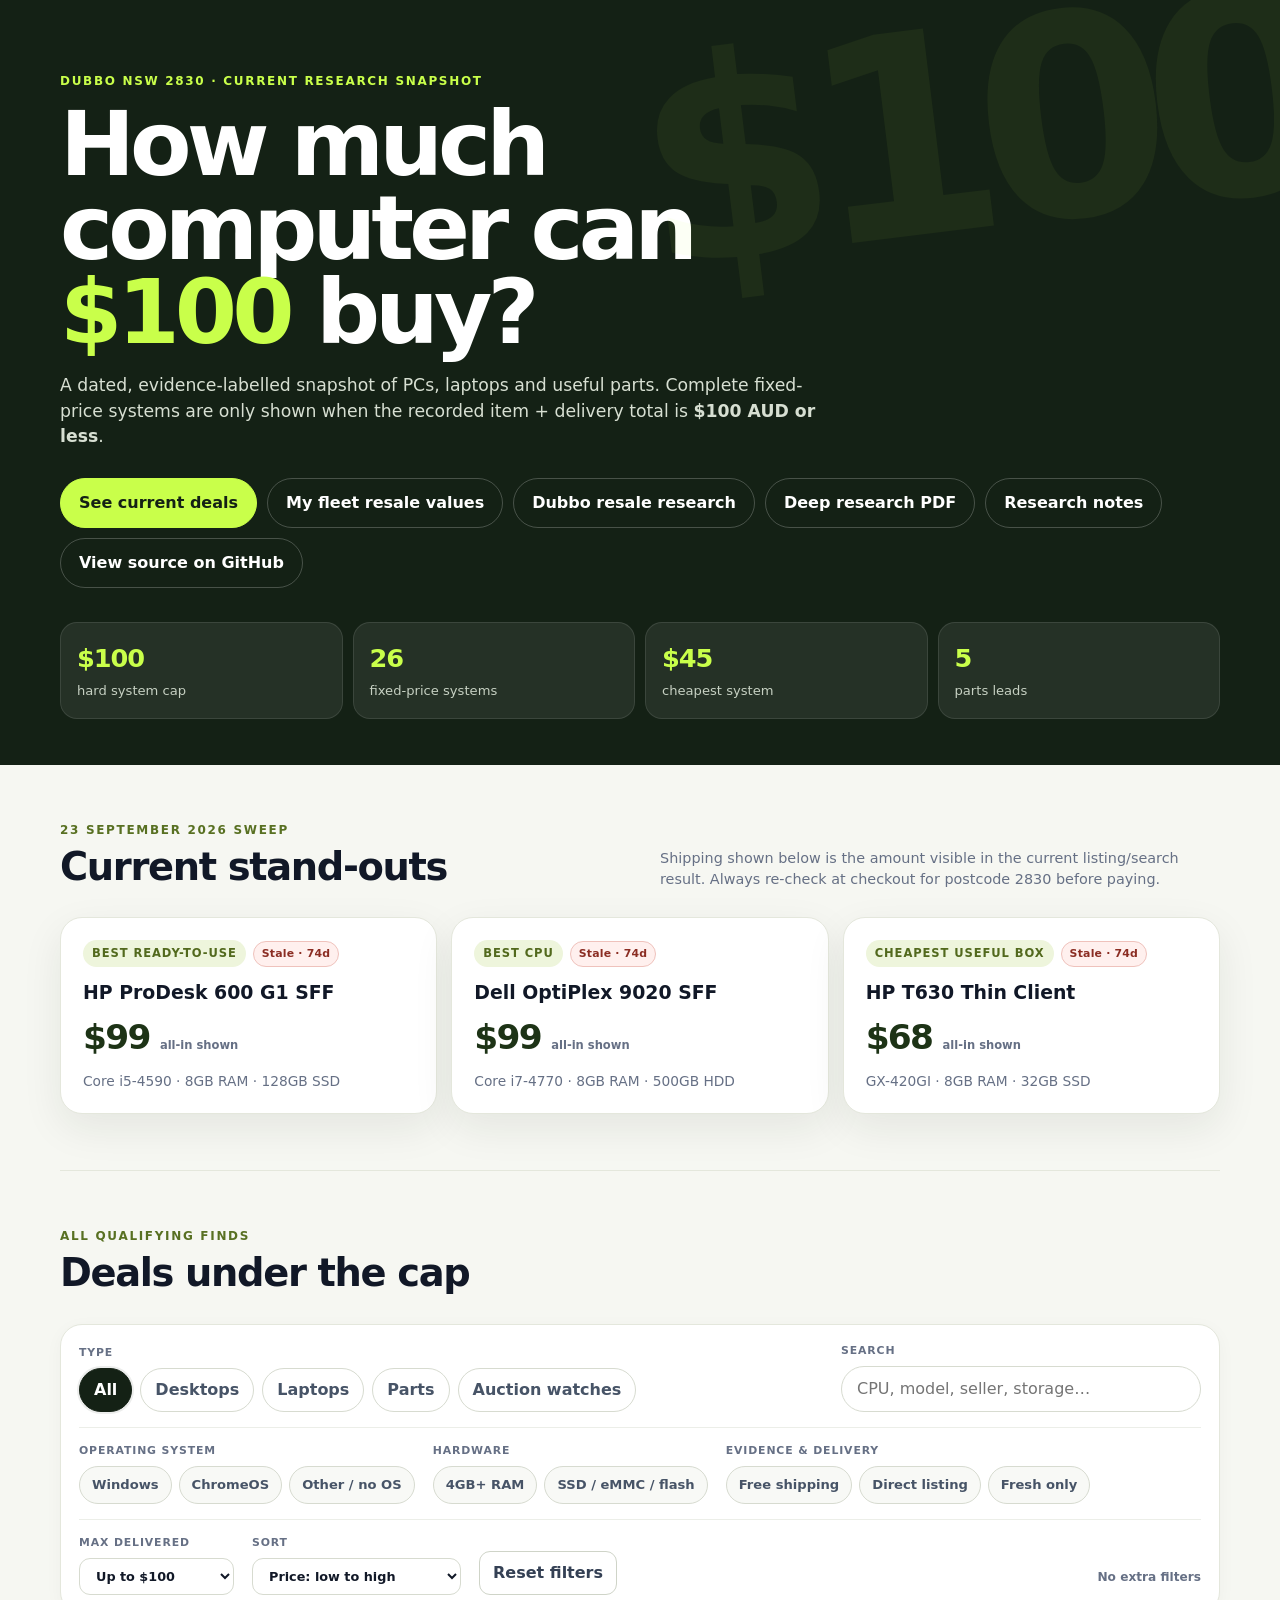
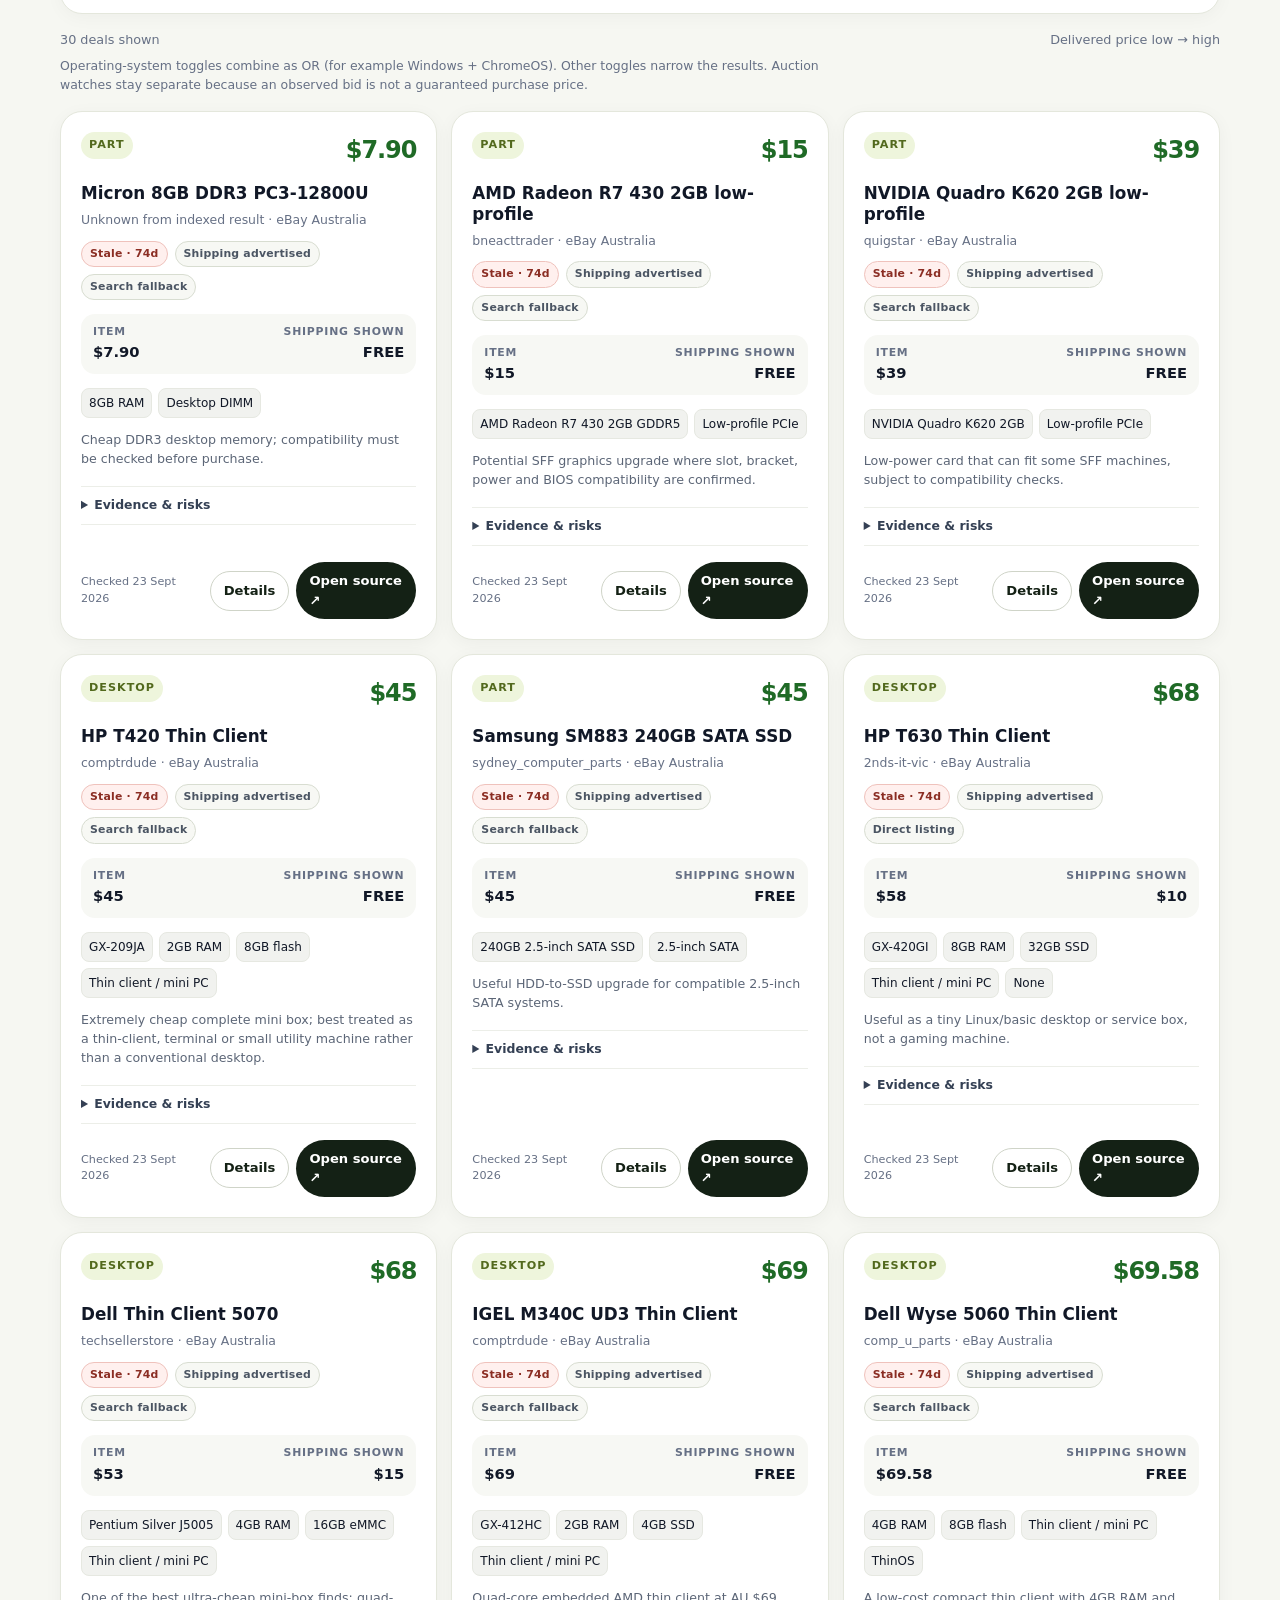
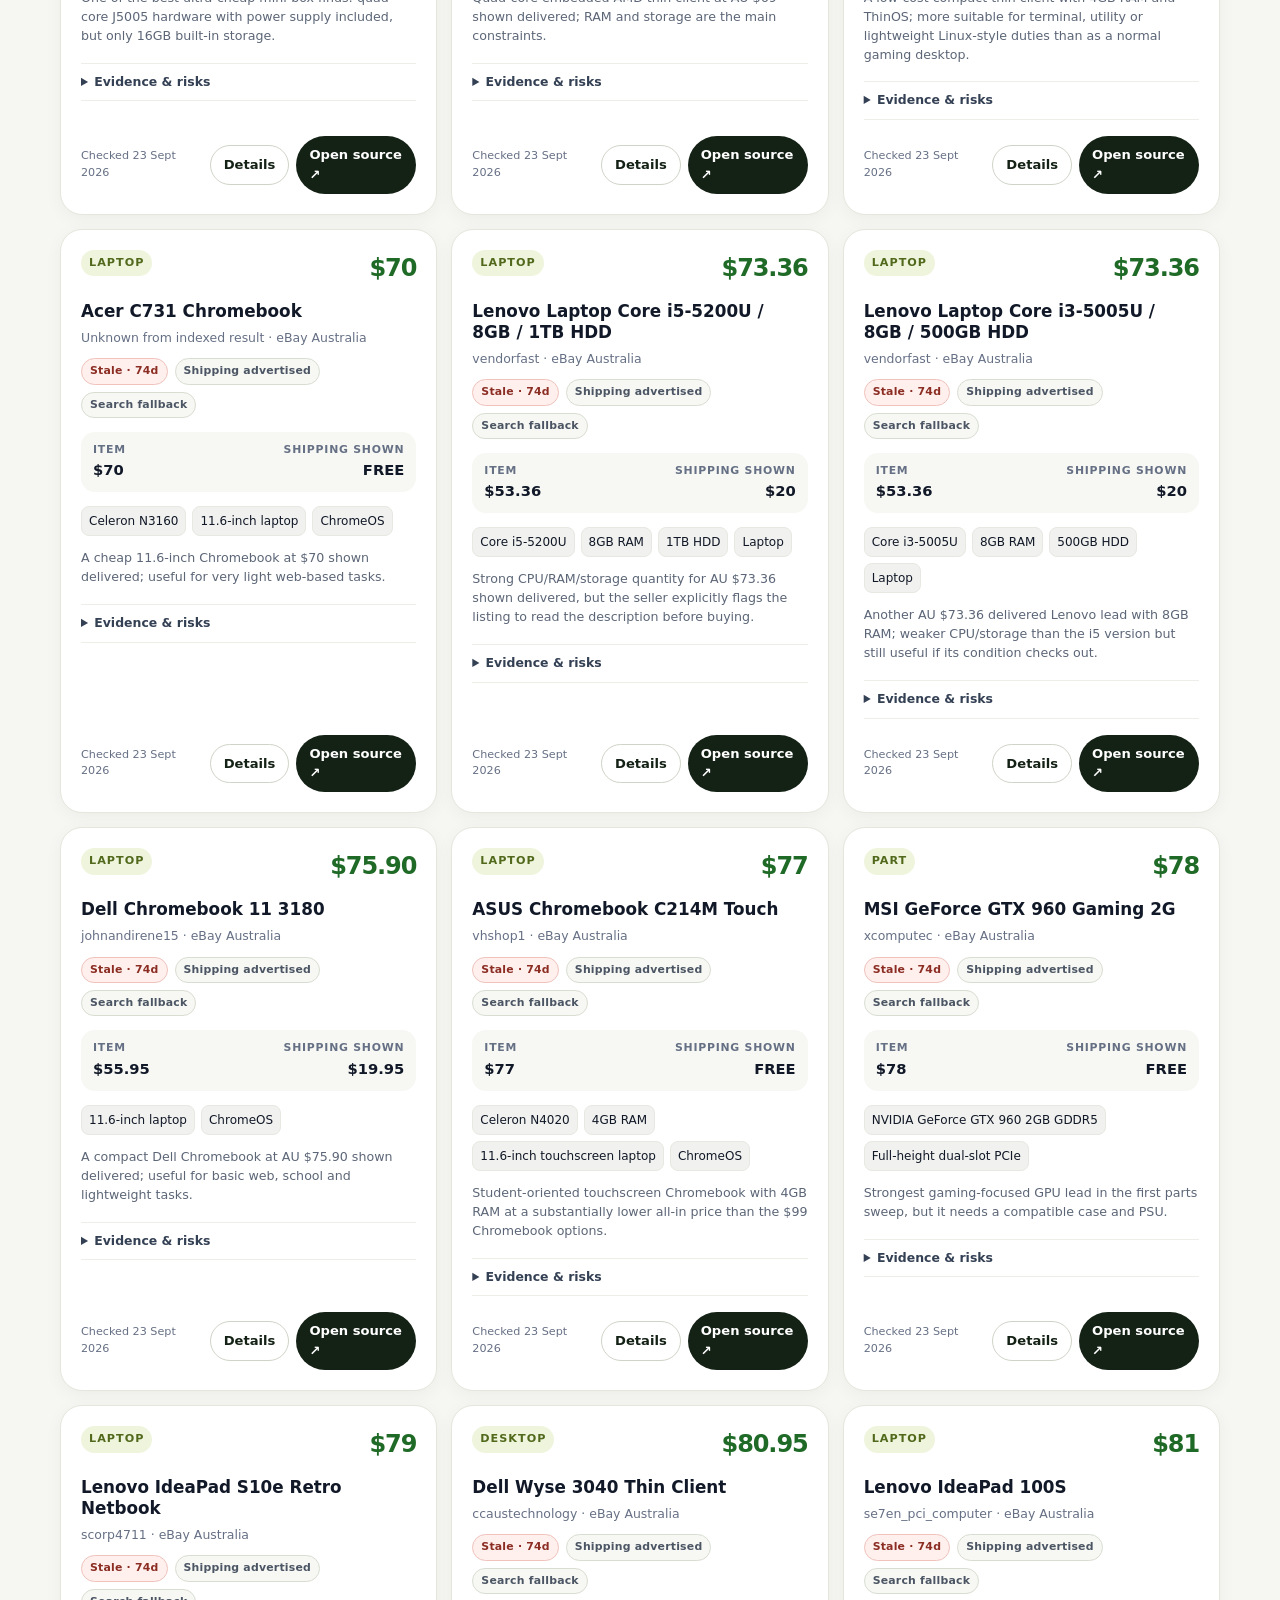
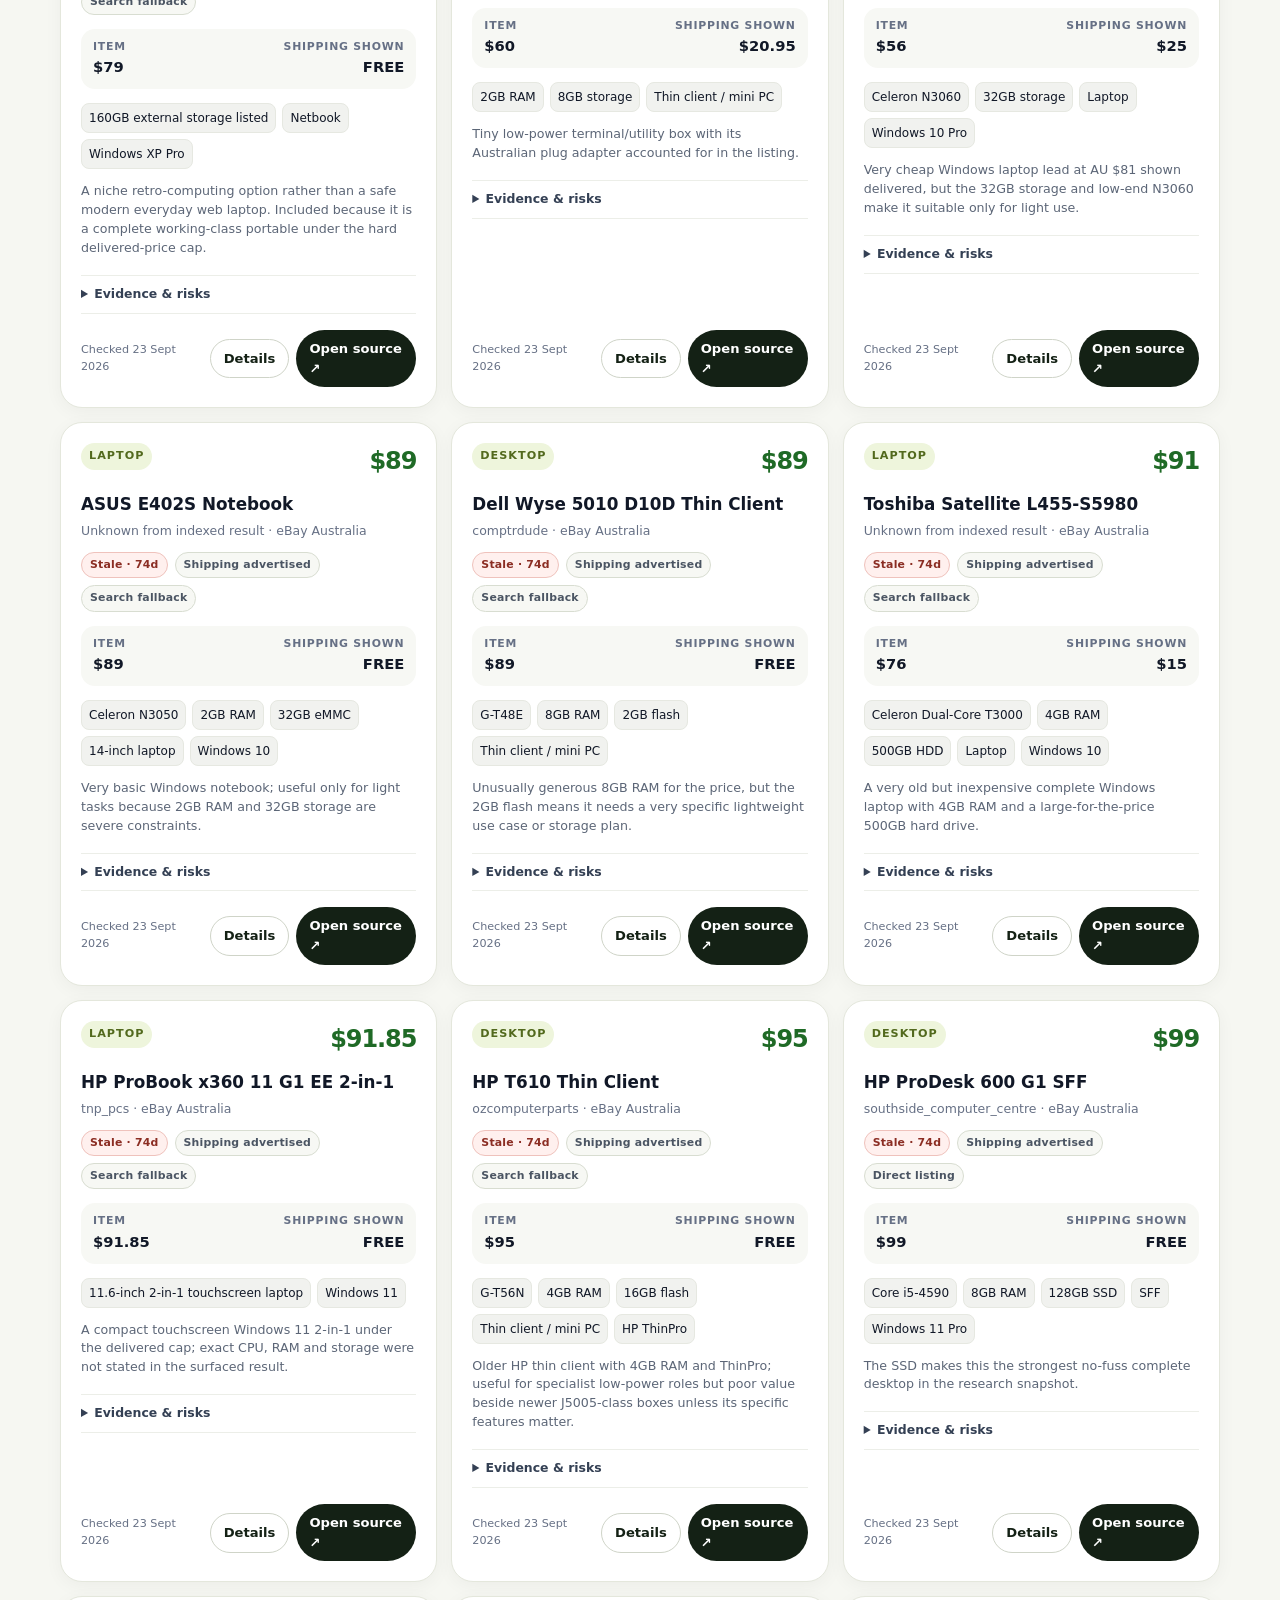
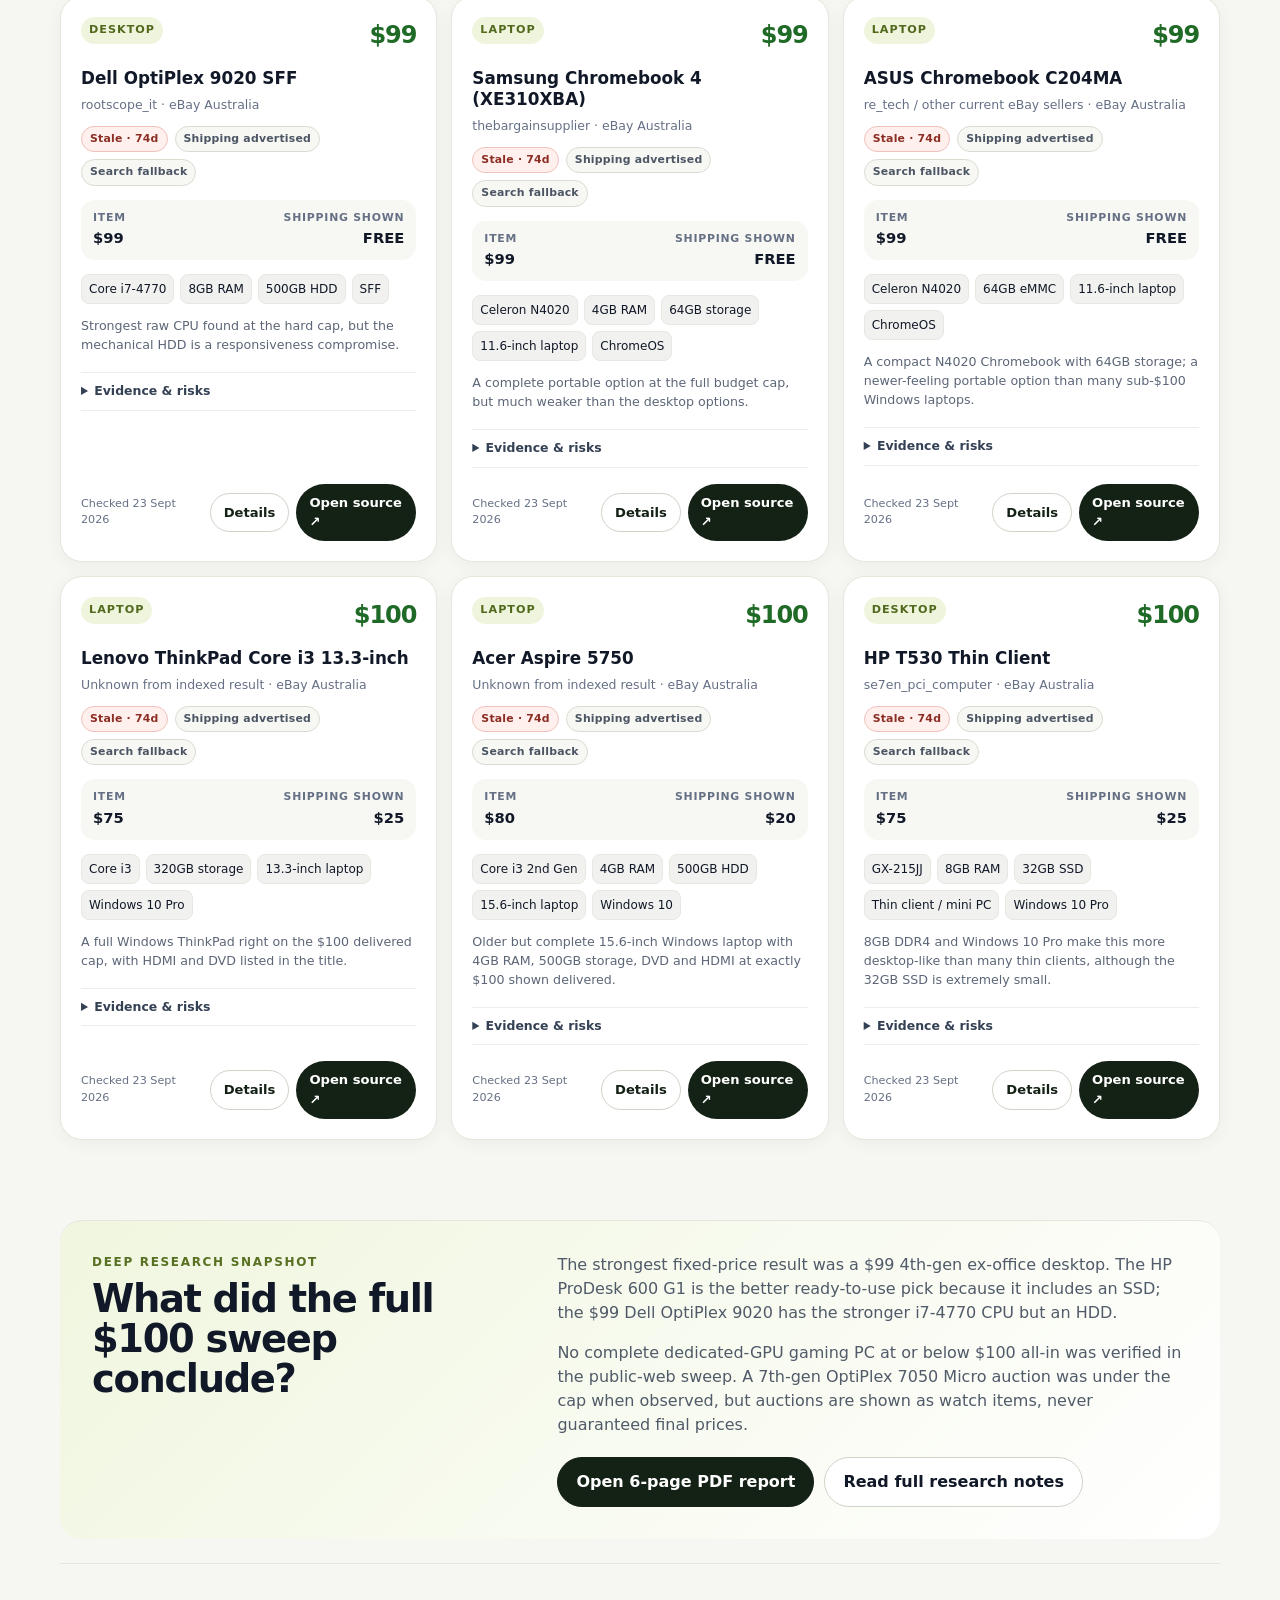
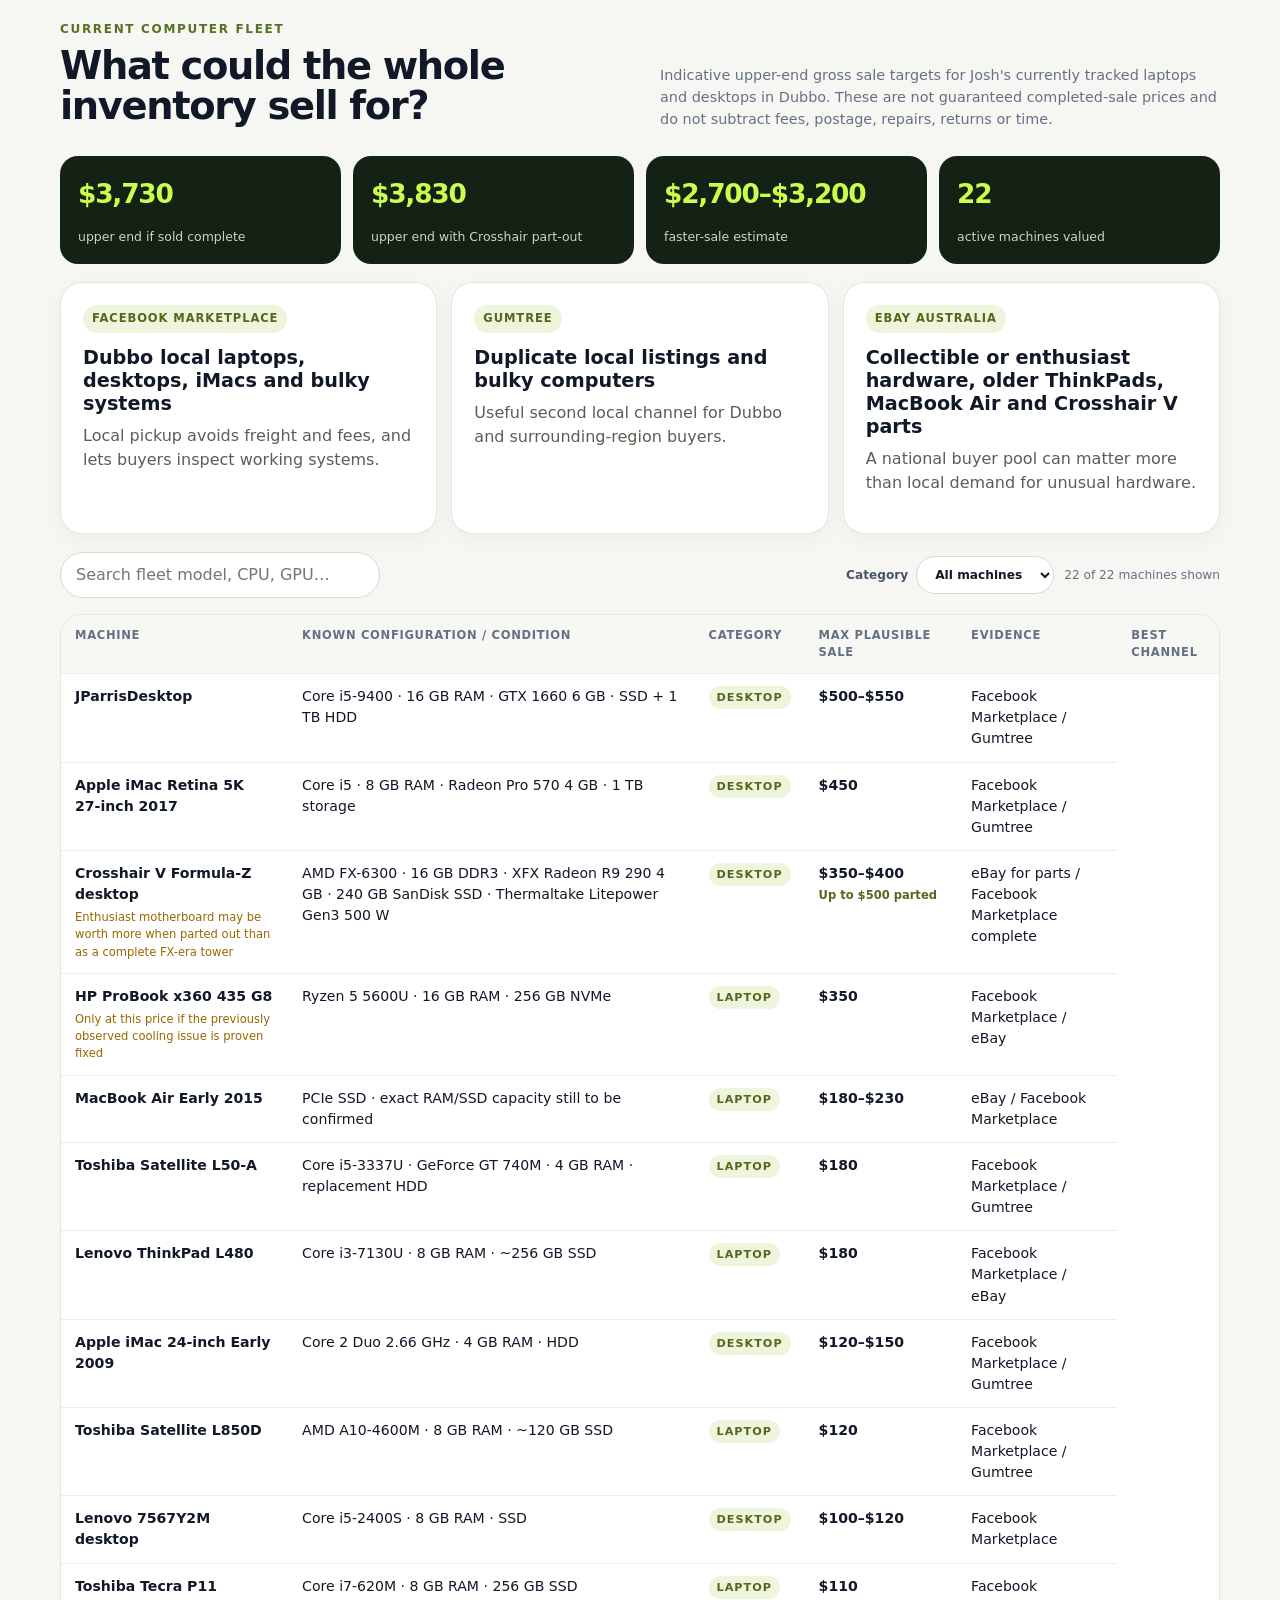
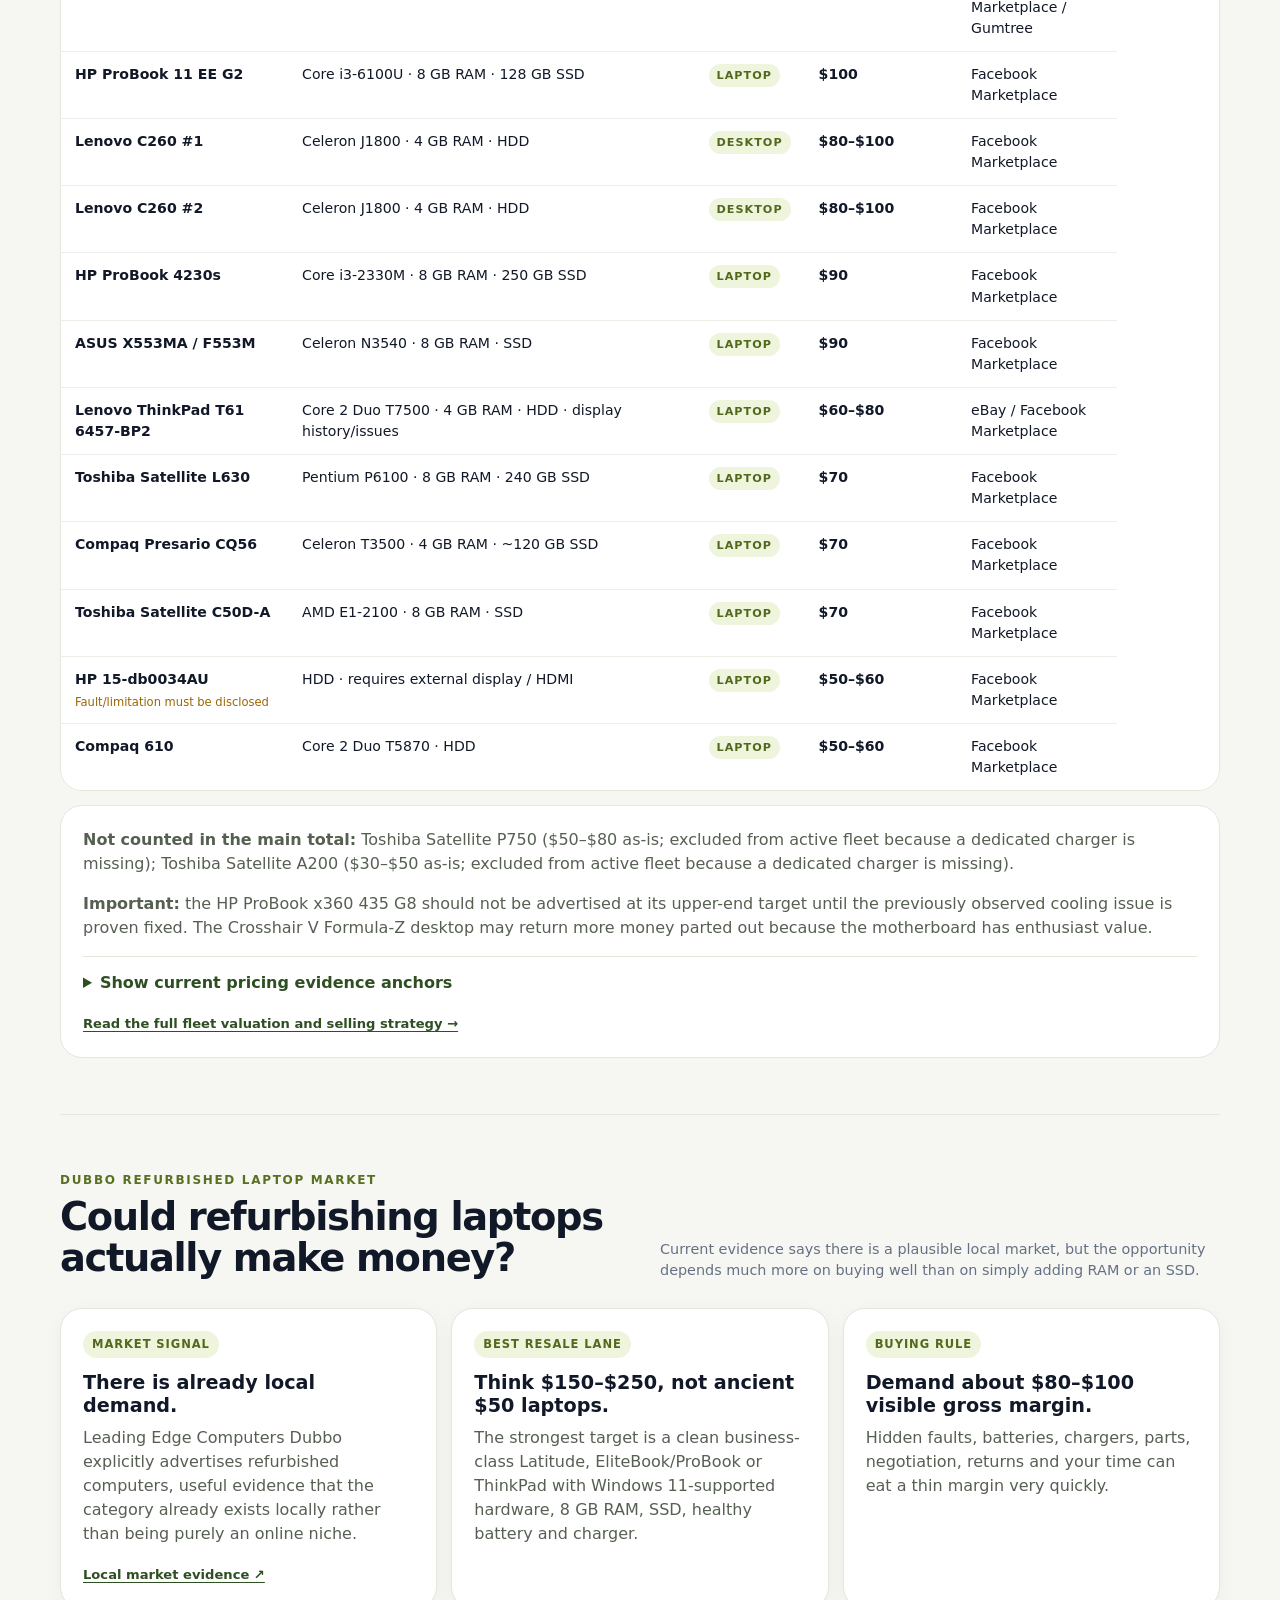
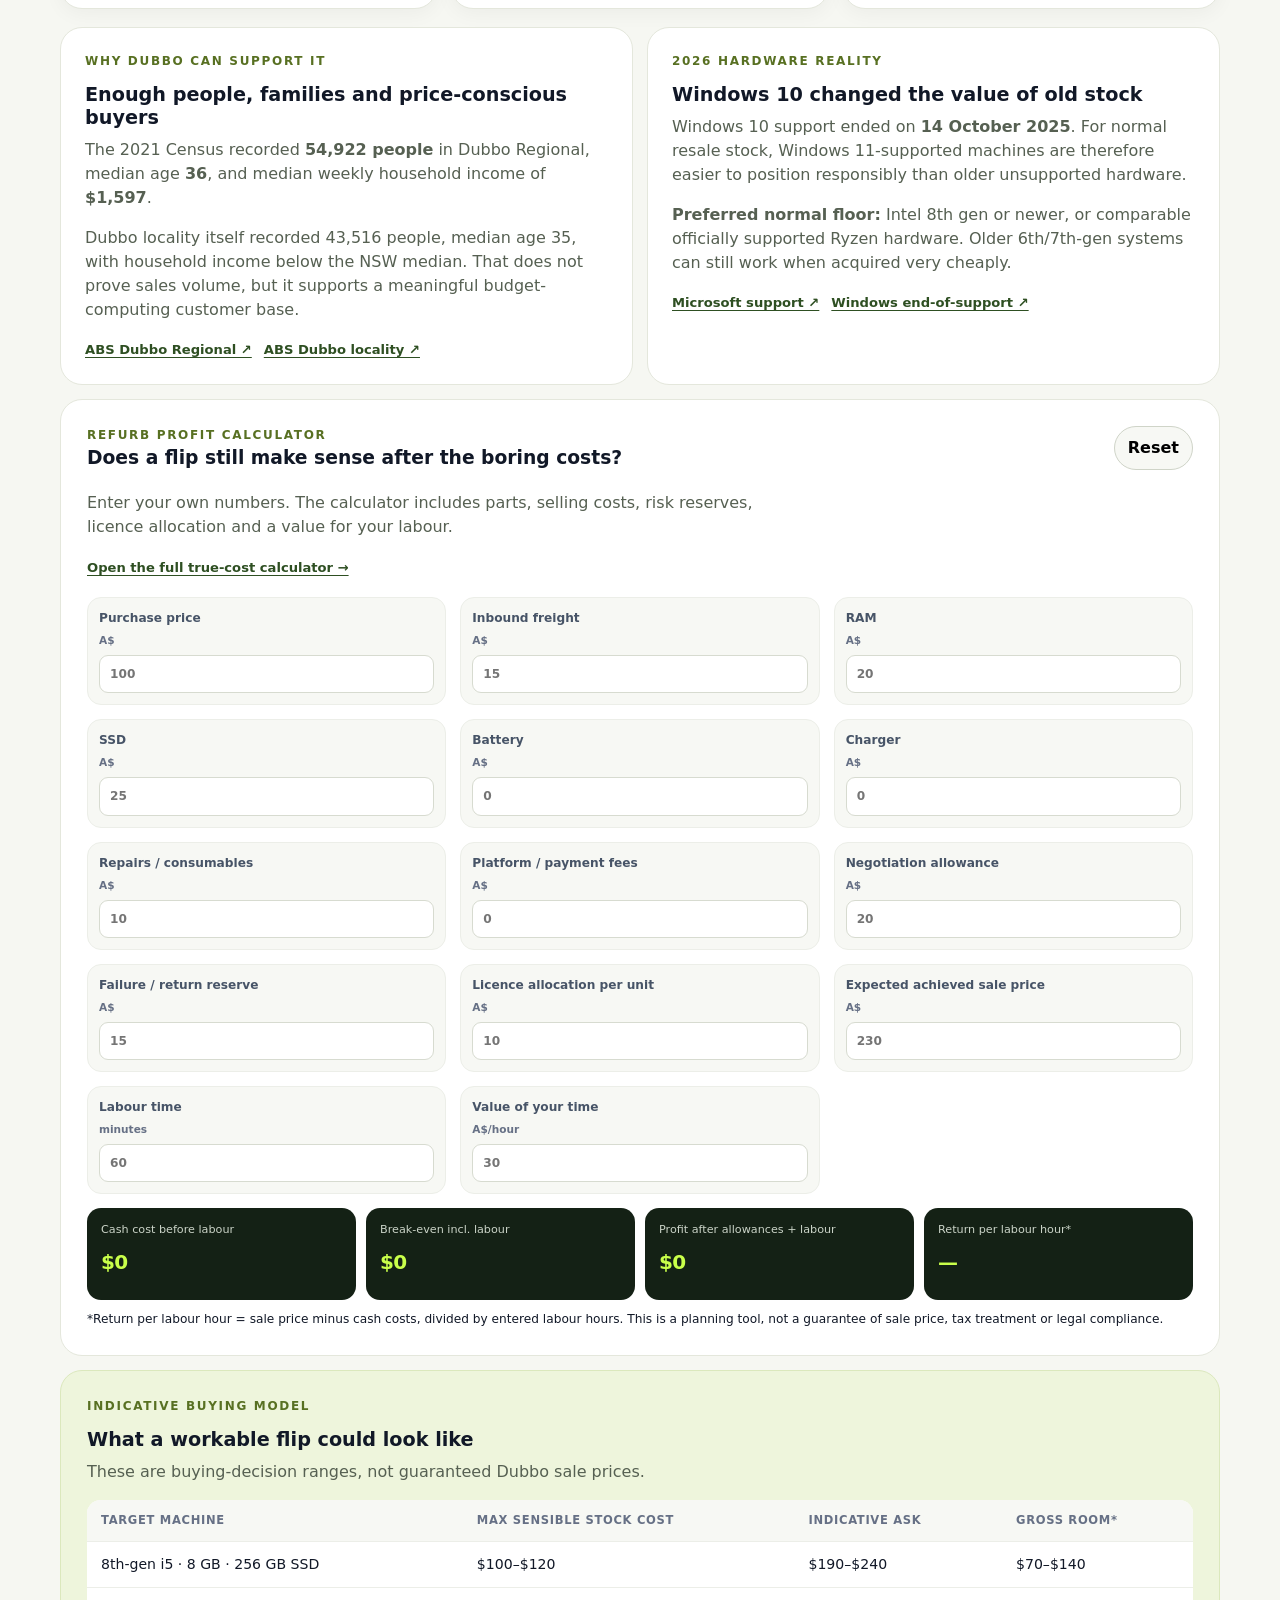
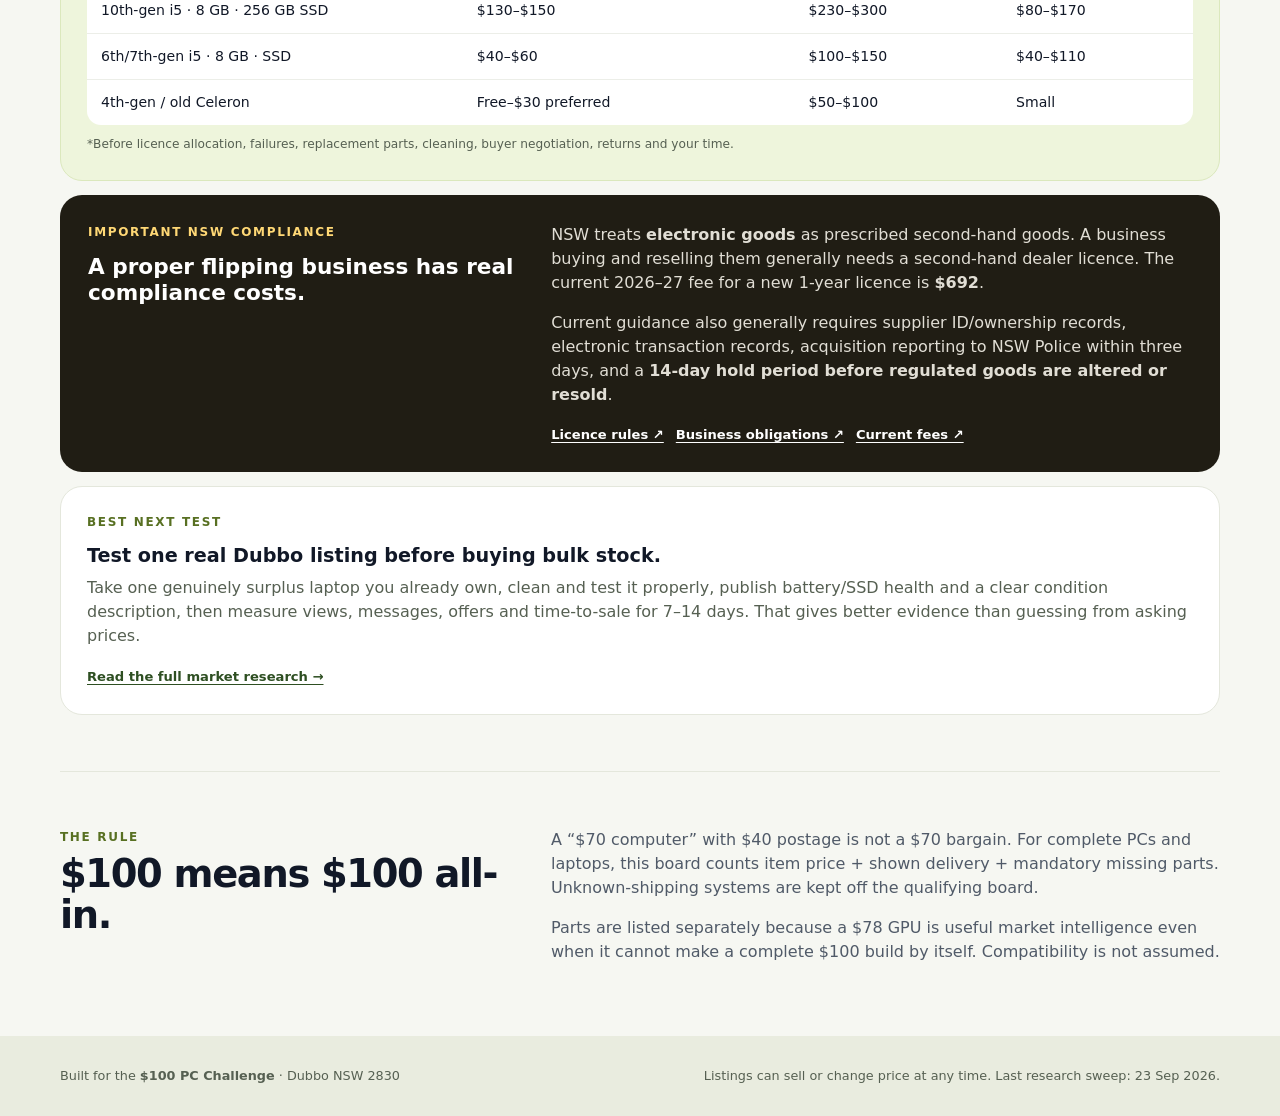
==== commit 5990f64c: "site: label fleet valuation evidence" ====
--- a/docs/index.html
+++ b/docs/index.html
@@ -194,6 +194,7 @@
               <th>Known configuration / condition</th>
               <th>Category</th>
               <th>Max plausible sale</th>
+              <th>Evidence</th>
               <th>Best channel</th>
             </tr>
           </thead>
--- a/docs/styles.css
+++ b/docs/styles.css
@@ -291,3 +291,13 @@
   .clear-filters{width:100%}
   .active-filter-count{margin-left:0;padding-bottom:0}
 }
+
+.fleet-evidence{margin:16px 0;border-top:1px solid var(--line);padding-top:14px}
+.fleet-evidence>summary{cursor:pointer;font-weight:850;color:#2e4f22}
+.fleet-evidence-grid{display:grid;grid-template-columns:repeat(2,1fr);gap:10px;margin-top:12px}
+.fleet-evidence-card{background:#f7f8f4;border:1px solid #e6e8e1;border-radius:14px;padding:14px}
+.fleet-evidence-card h4{margin:0 0 7px;font-size:.94rem}
+.fleet-evidence-card p{font-size:.76rem;margin:0 0 8px;color:#566052}
+.fleet-evidence-card .evidence-interpretation{font-weight:700;color:#475467}
+.fleet-evidence-card .source-links{margin-top:9px}
+@media(max-width:700px){.fleet-evidence-grid{grid-template-columns:1fr}}
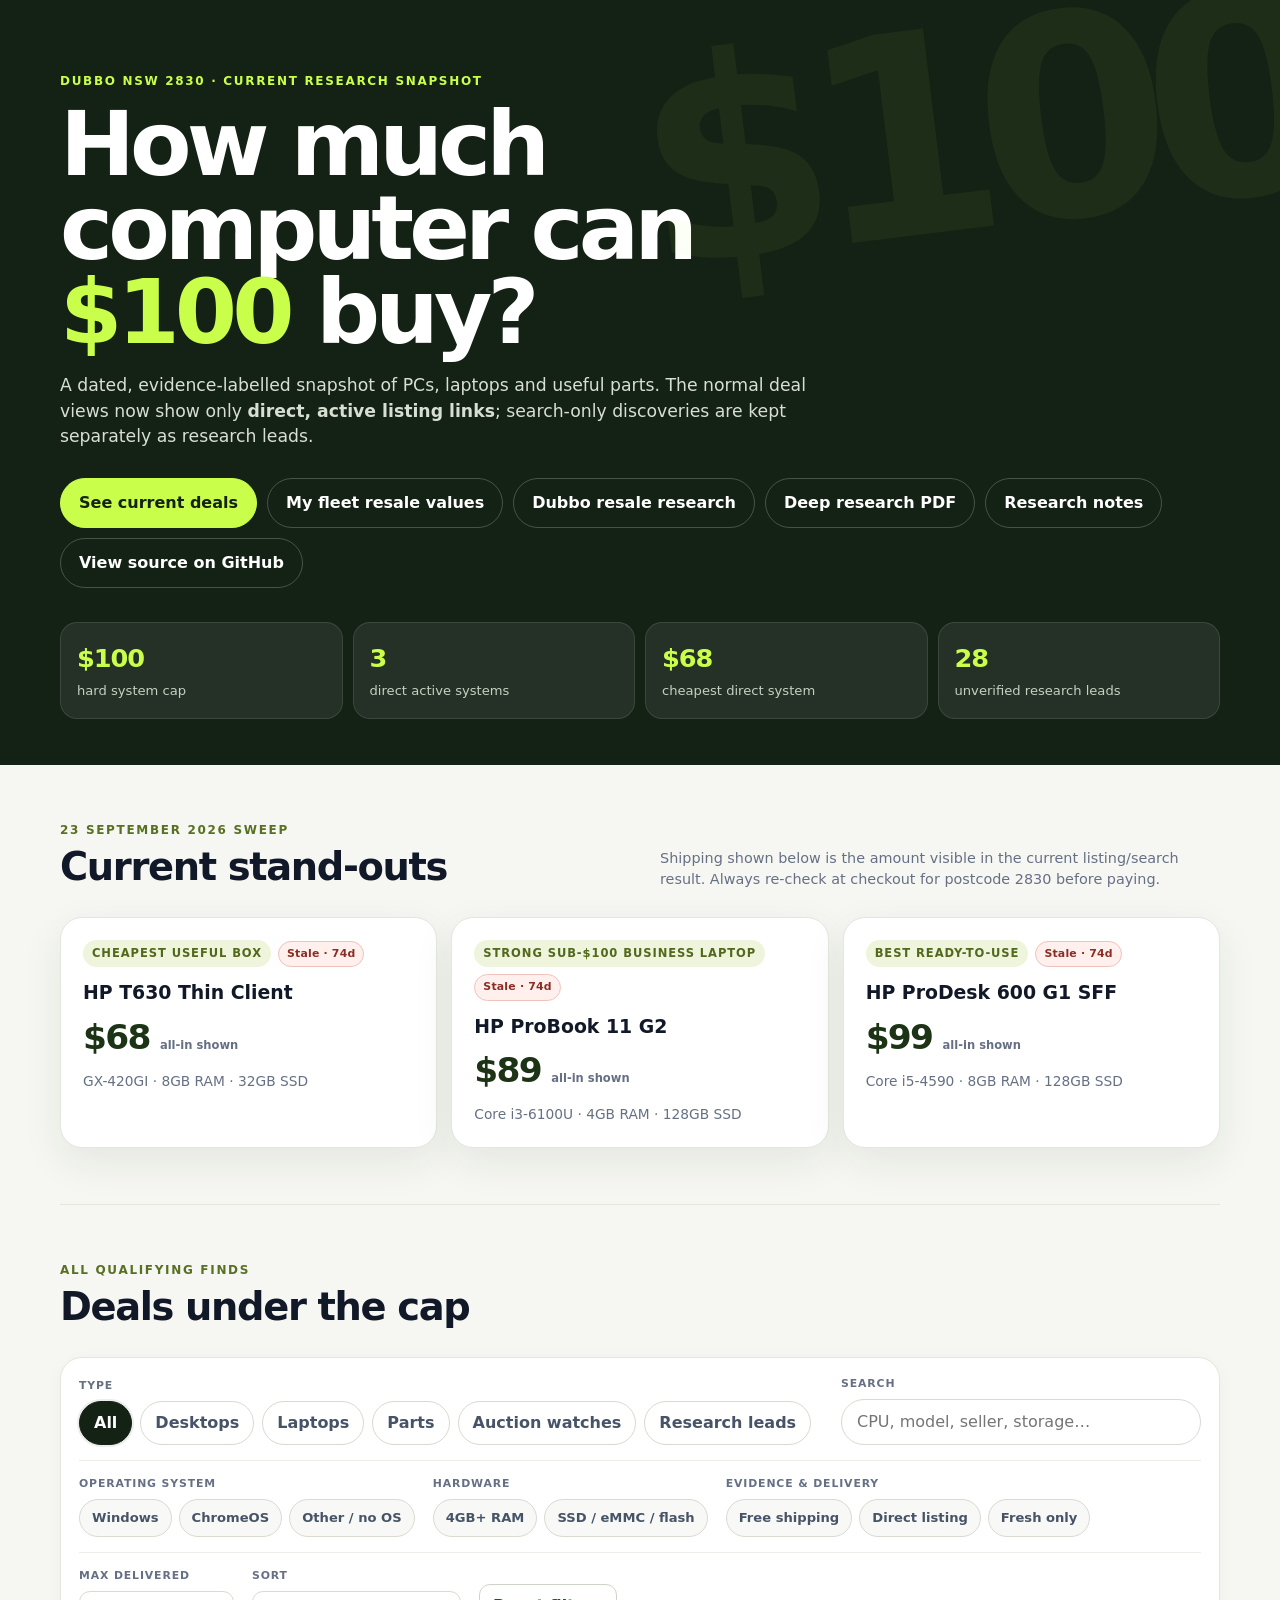
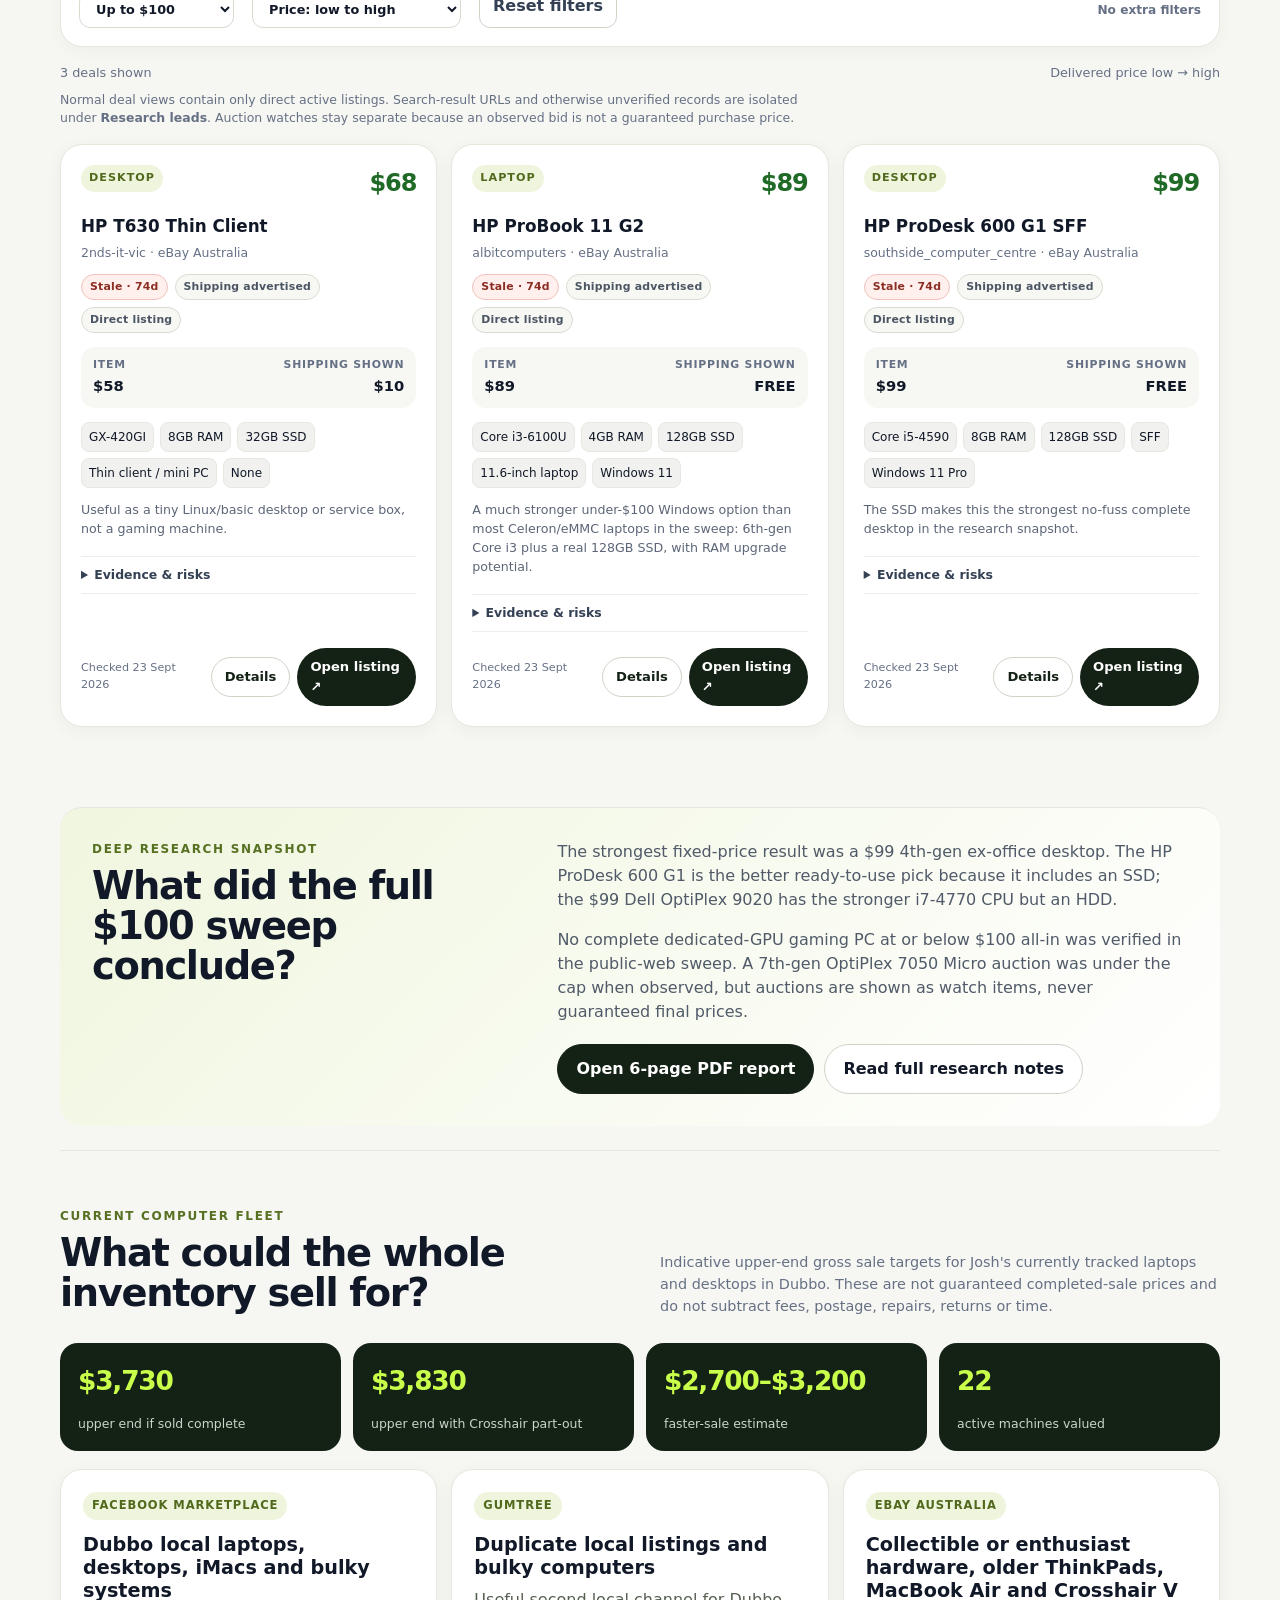
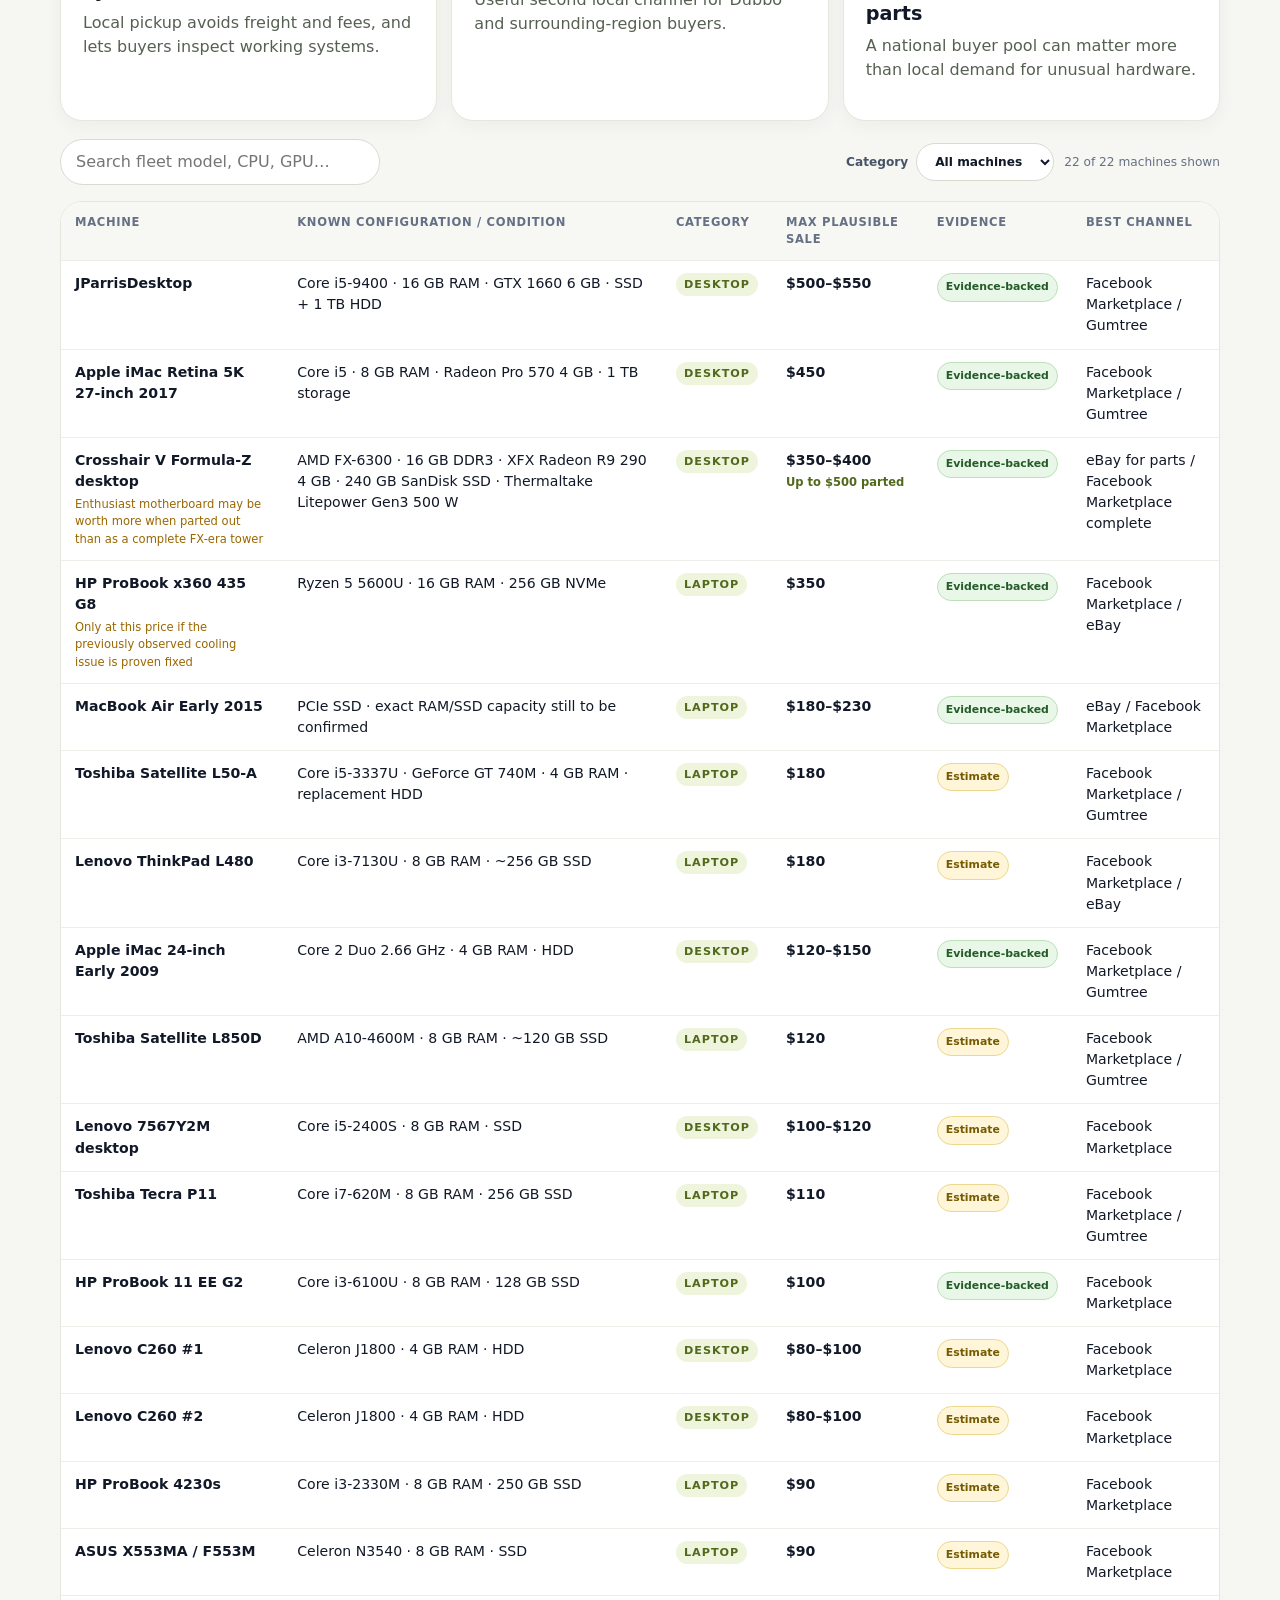
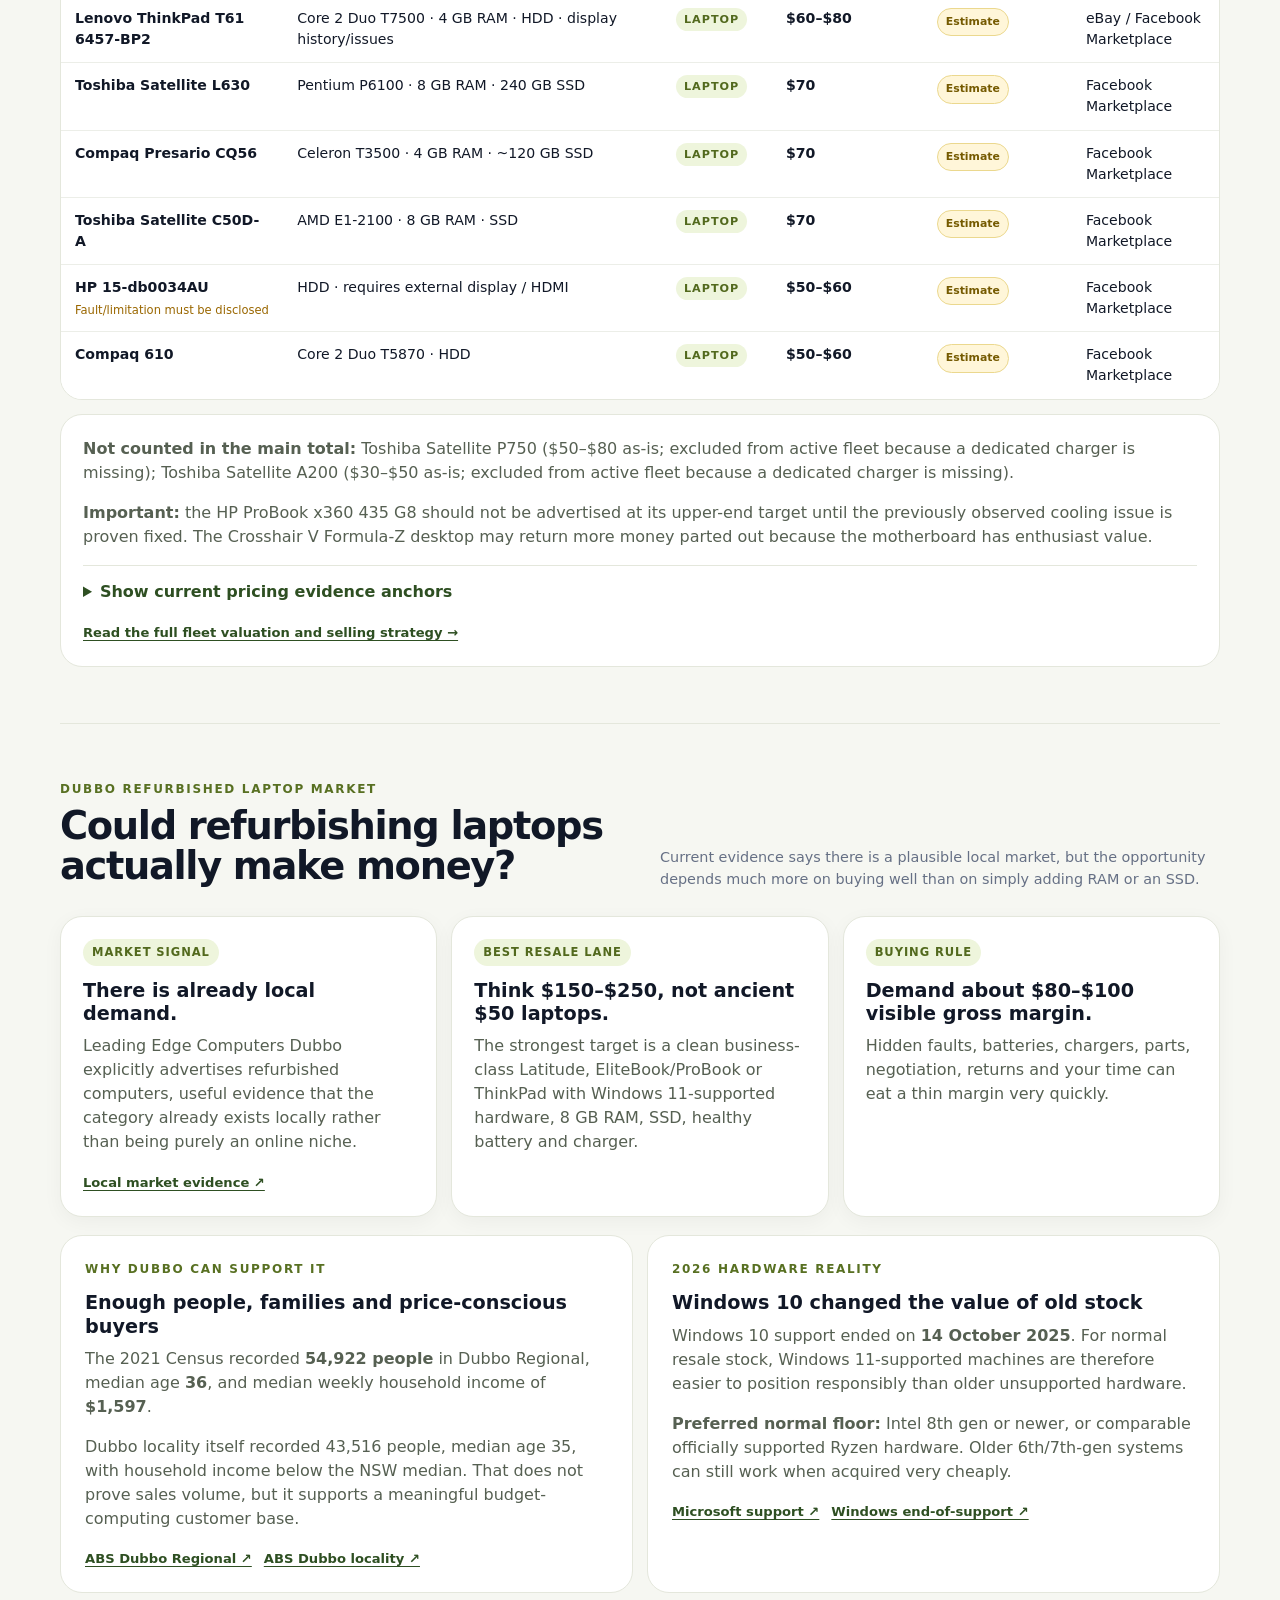
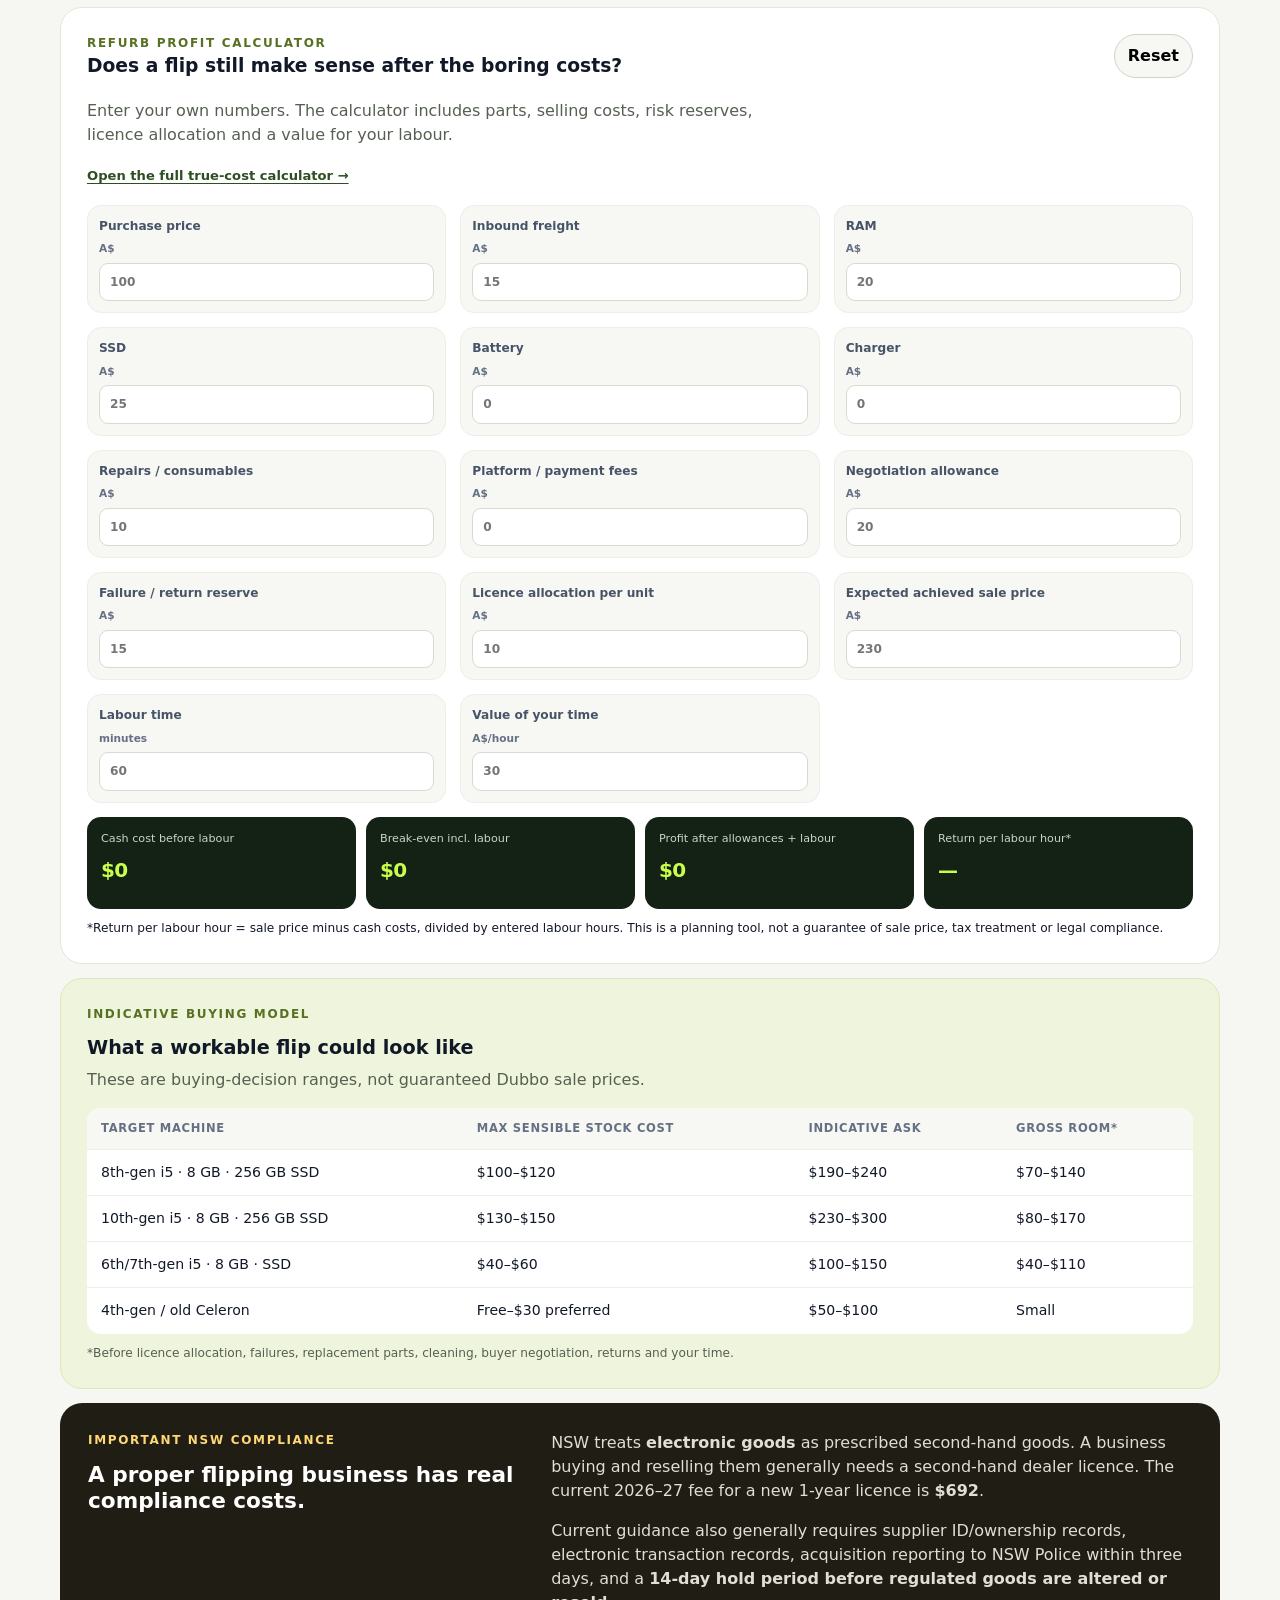
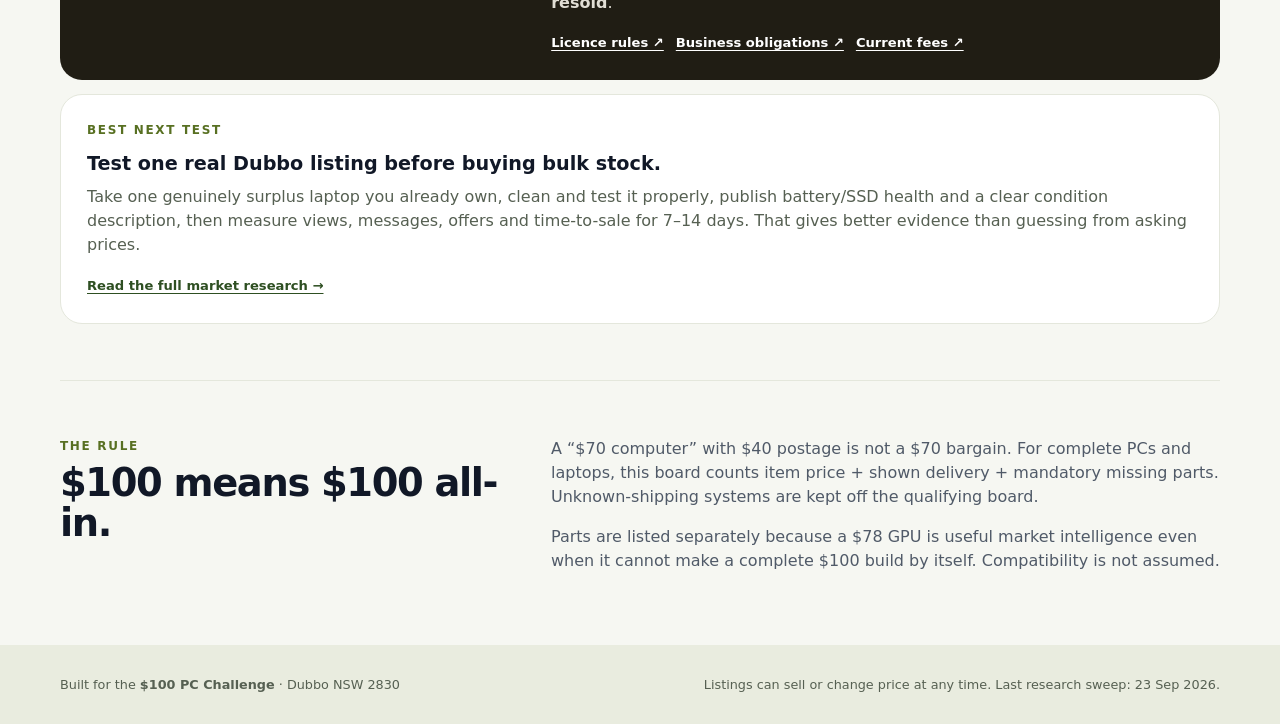
==== commit 0e2b7073: "site: make verified-link rule explicit" ====
--- a/docs/index.html
+++ b/docs/index.html
@@ -37,7 +37,7 @@
     <div class="wrap">
       <div class="eyebrow">DUBBO NSW 2830 · CURRENT RESEARCH SNAPSHOT</div>
       <h1>How much computer can <span>$100</span> buy?</h1>
-      <p class="lede">A dated, evidence-labelled snapshot of PCs, laptops and useful parts. Complete fixed-price systems are only shown when the recorded item + delivery total is <strong>$100 AUD or less</strong>.</p>
+      <p class="lede">A dated, evidence-labelled snapshot of PCs, laptops and useful parts. The normal deal views now show only <strong>direct, active listing links</strong>; search-only discoveries are kept separately as research leads.</p>
       <div class="hero-actions">
         <a class="button primary" href="#deals">See current deals</a>
         <a class="button ghost" href="#inventory">My fleet resale values</a>
@@ -80,6 +80,7 @@
               <button type="button" class="filter" data-filter="laptop" aria-pressed="false">Laptops</button>
               <button type="button" class="filter" data-filter="part" aria-pressed="false">Parts</button>
               <button type="button" class="filter" data-filter="auction" aria-pressed="false">Auction watches</button>
+              <button type="button" class="filter" data-filter="research" aria-pressed="false">Research leads</button>
             </div>
           </div>
           <label class="search deal-search">
@@ -138,7 +139,7 @@
 
       <div id="dealDetail" class="deal-detail" hidden></div>
       <div class="results-meta"><span id="resultCount" role="status" aria-live="polite"></span><span id="sortLabel">Delivered price low → high</span></div>
-      <p class="filter-note">Operating-system toggles combine as OR (for example Windows + ChromeOS). Other toggles narrow the results. Auction watches stay separate because an observed bid is not a guaranteed purchase price.</p>
+      <p class="filter-note">Normal deal views contain only direct active listings. Search-result URLs and otherwise unverified records are isolated under <strong>Research leads</strong>. Auction watches stay separate because an observed bid is not a guaranteed purchase price.</p>
       <div class="deal-grid" id="dealGrid"></div>
       <div class="empty" id="empty" hidden>No matching deals.</div>
     </section>
--- a/docs/styles.css
+++ b/docs/styles.css
@@ -301,3 +301,18 @@
 .fleet-evidence-card .evidence-interpretation{font-weight:700;color:#475467}
 .fleet-evidence-card .source-links{margin-top:9px}
 @media(max-width:700px){.fleet-evidence-grid{grid-template-columns:1fr}}
+
+.valuation-evidence{display:inline-flex;border-radius:999px;padding:5px 8px;font-size:.68rem;font-weight:850;white-space:nowrap;border:1px solid #d8ddd1}
+.valuation-evidence.anchored{background:#e9f7e8;border-color:#bddfba;color:#245b29}
+.valuation-evidence.estimate{background:#fff6d9;border-color:#ebd88e;color:#755a00}
+
+.market-comparables{margin-top:18px;padding-top:16px;border-top:1px solid var(--line)}
+.market-comparables h4{margin:0 0 5px;font-size:1rem}
+.market-comparables>p{font-size:.78rem;color:#566052;margin-bottom:10px}
+.comparable-grid{display:grid;grid-template-columns:repeat(3,1fr);gap:8px}
+.comparable-card{display:flex;flex-direction:column;gap:3px;text-decoration:none;background:#f7f8f4;border:1px solid #e3e7dc;border-radius:12px;padding:11px}
+.comparable-card:hover{border-color:#9ab05d}
+.comparable-card strong{font-size:1.08rem;color:#1d3316}
+.comparable-card span{font-size:.73rem;font-weight:800;line-height:1.3}
+.comparable-card small{font-size:.66rem;color:var(--muted)}
+@media(max-width:700px){.comparable-grid{grid-template-columns:1fr}}
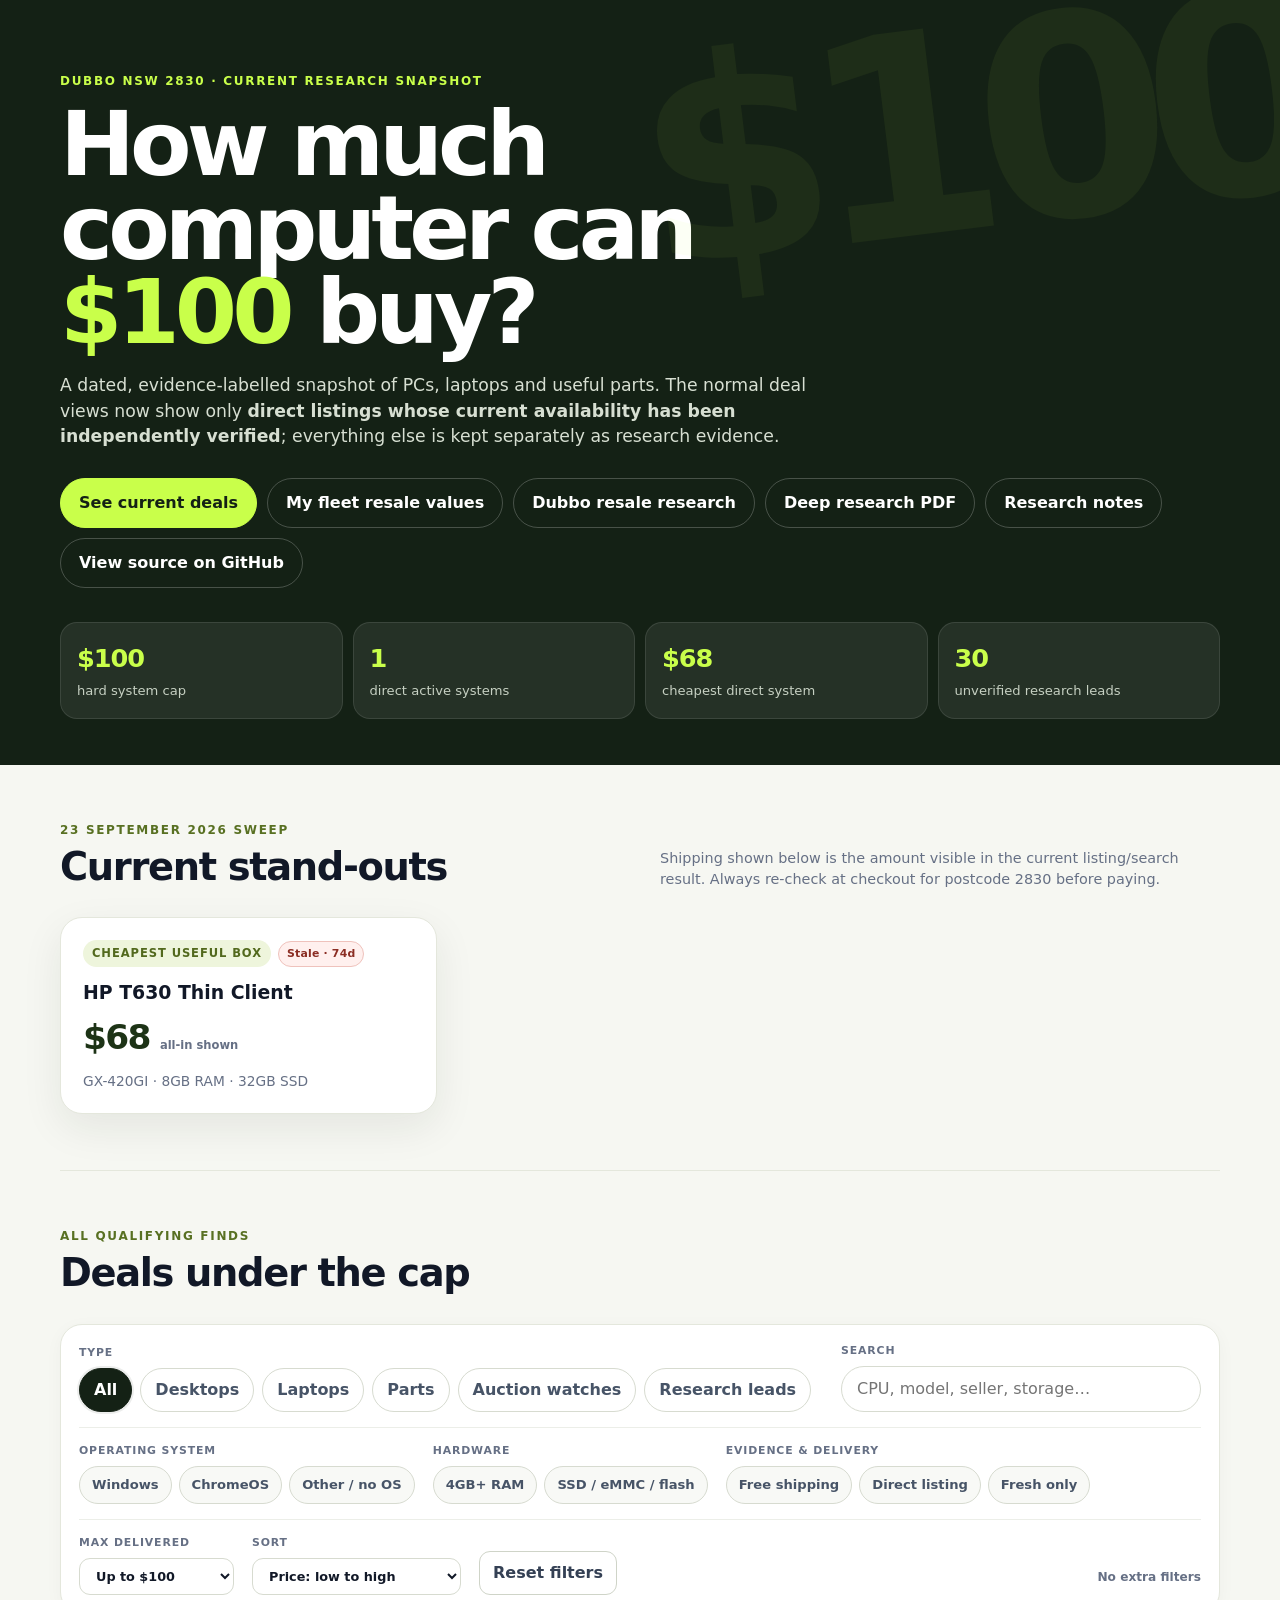
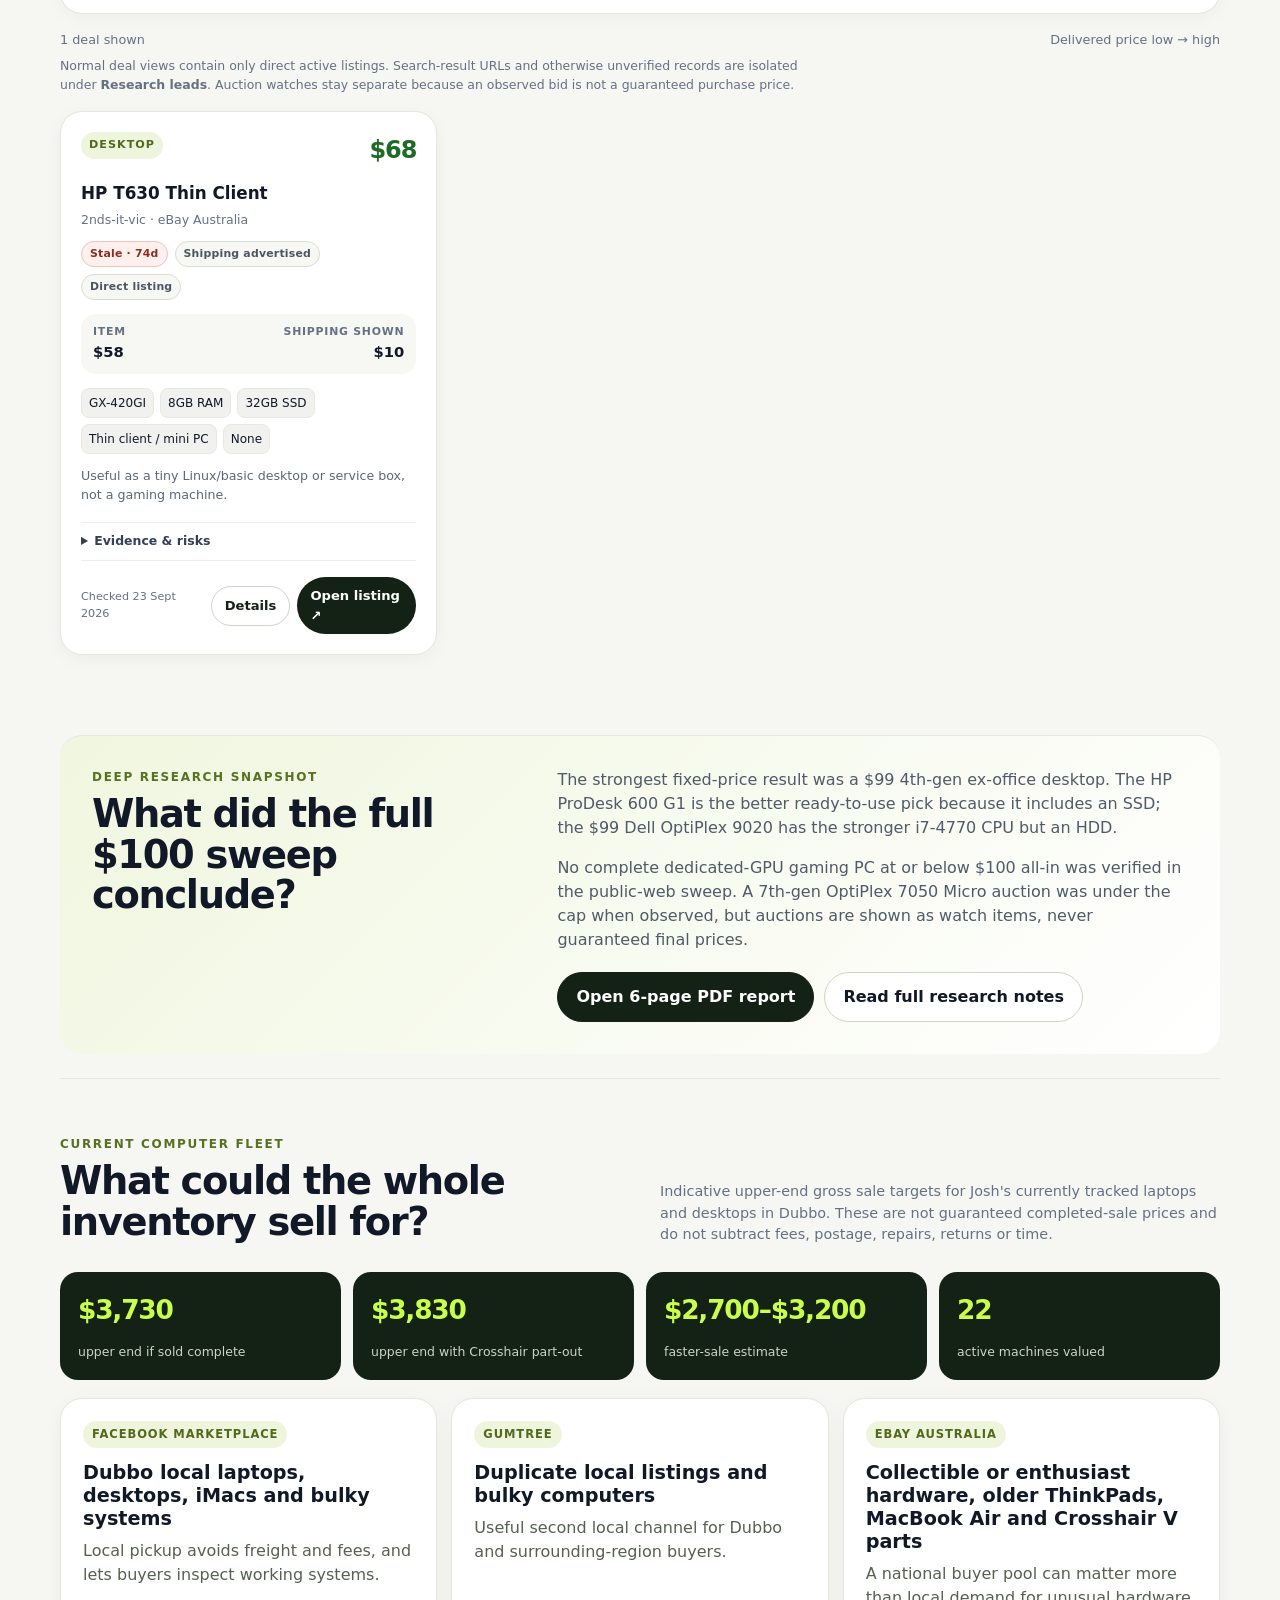
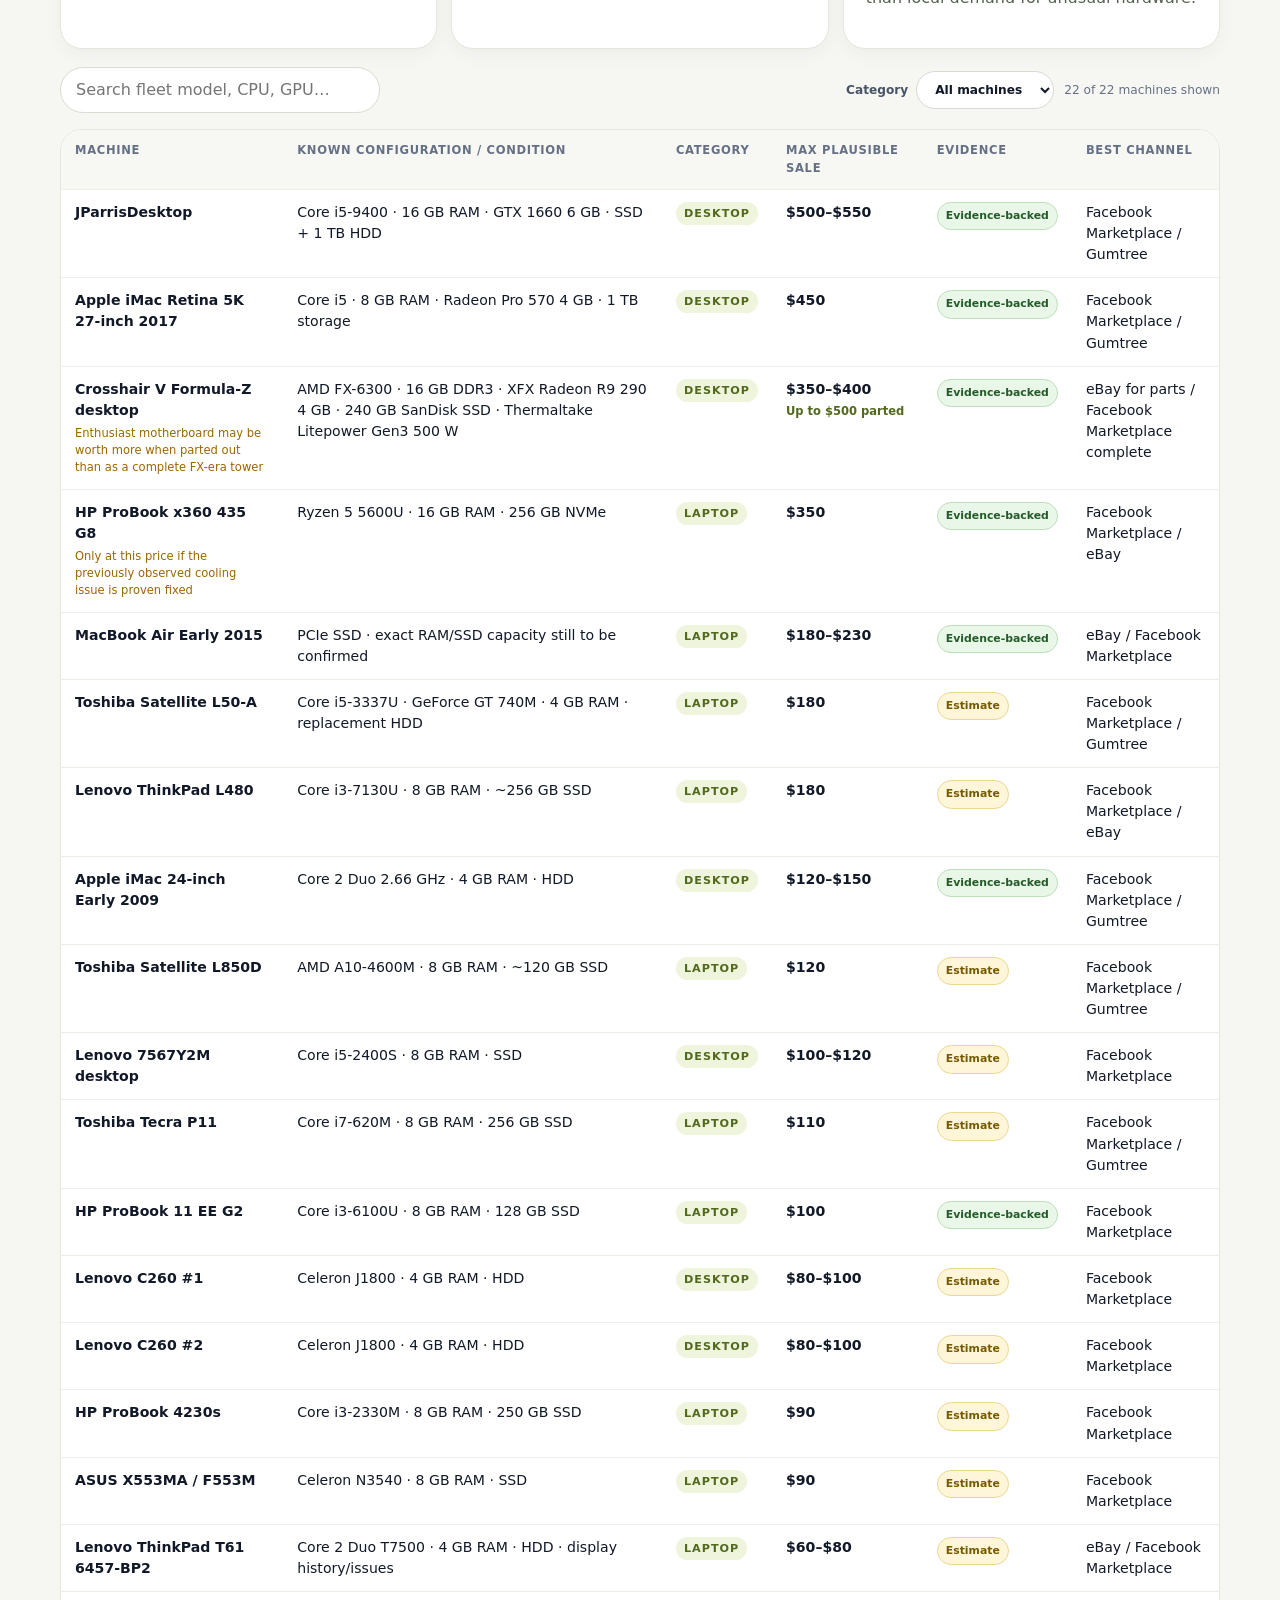
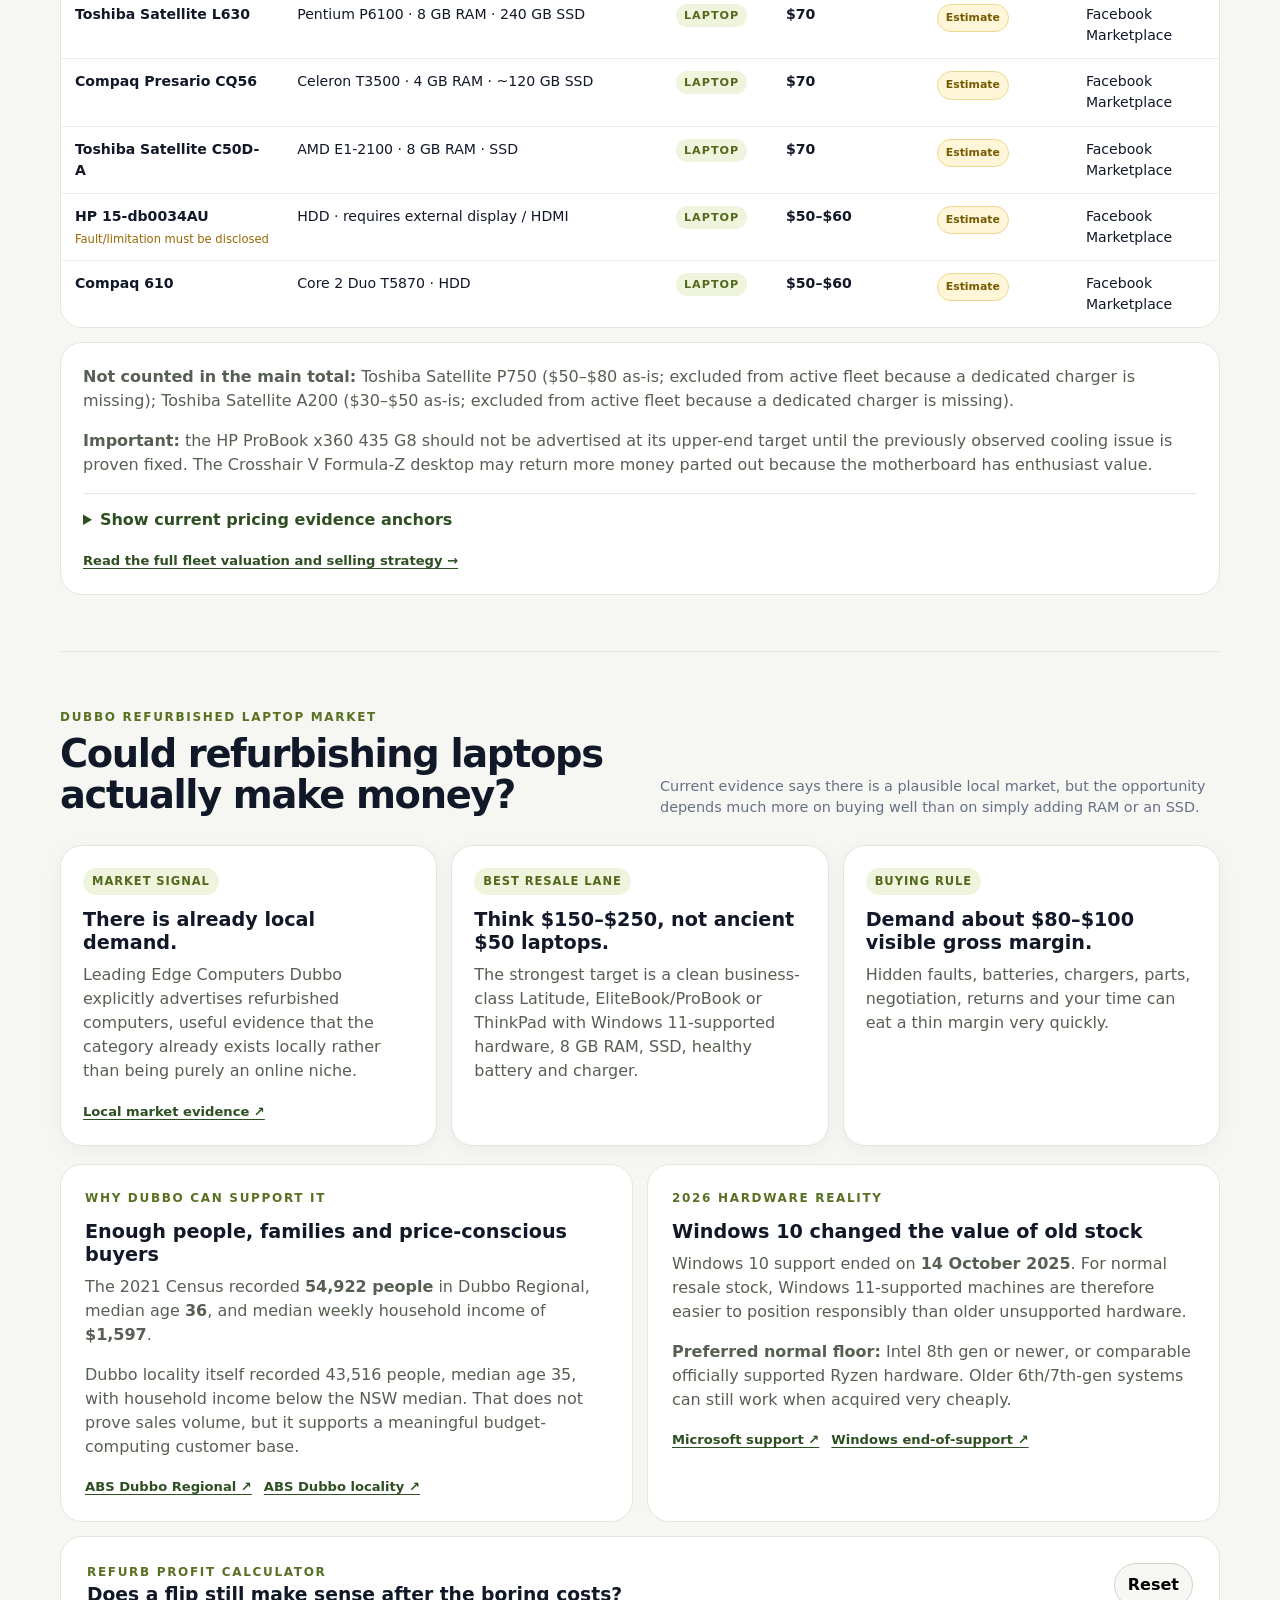
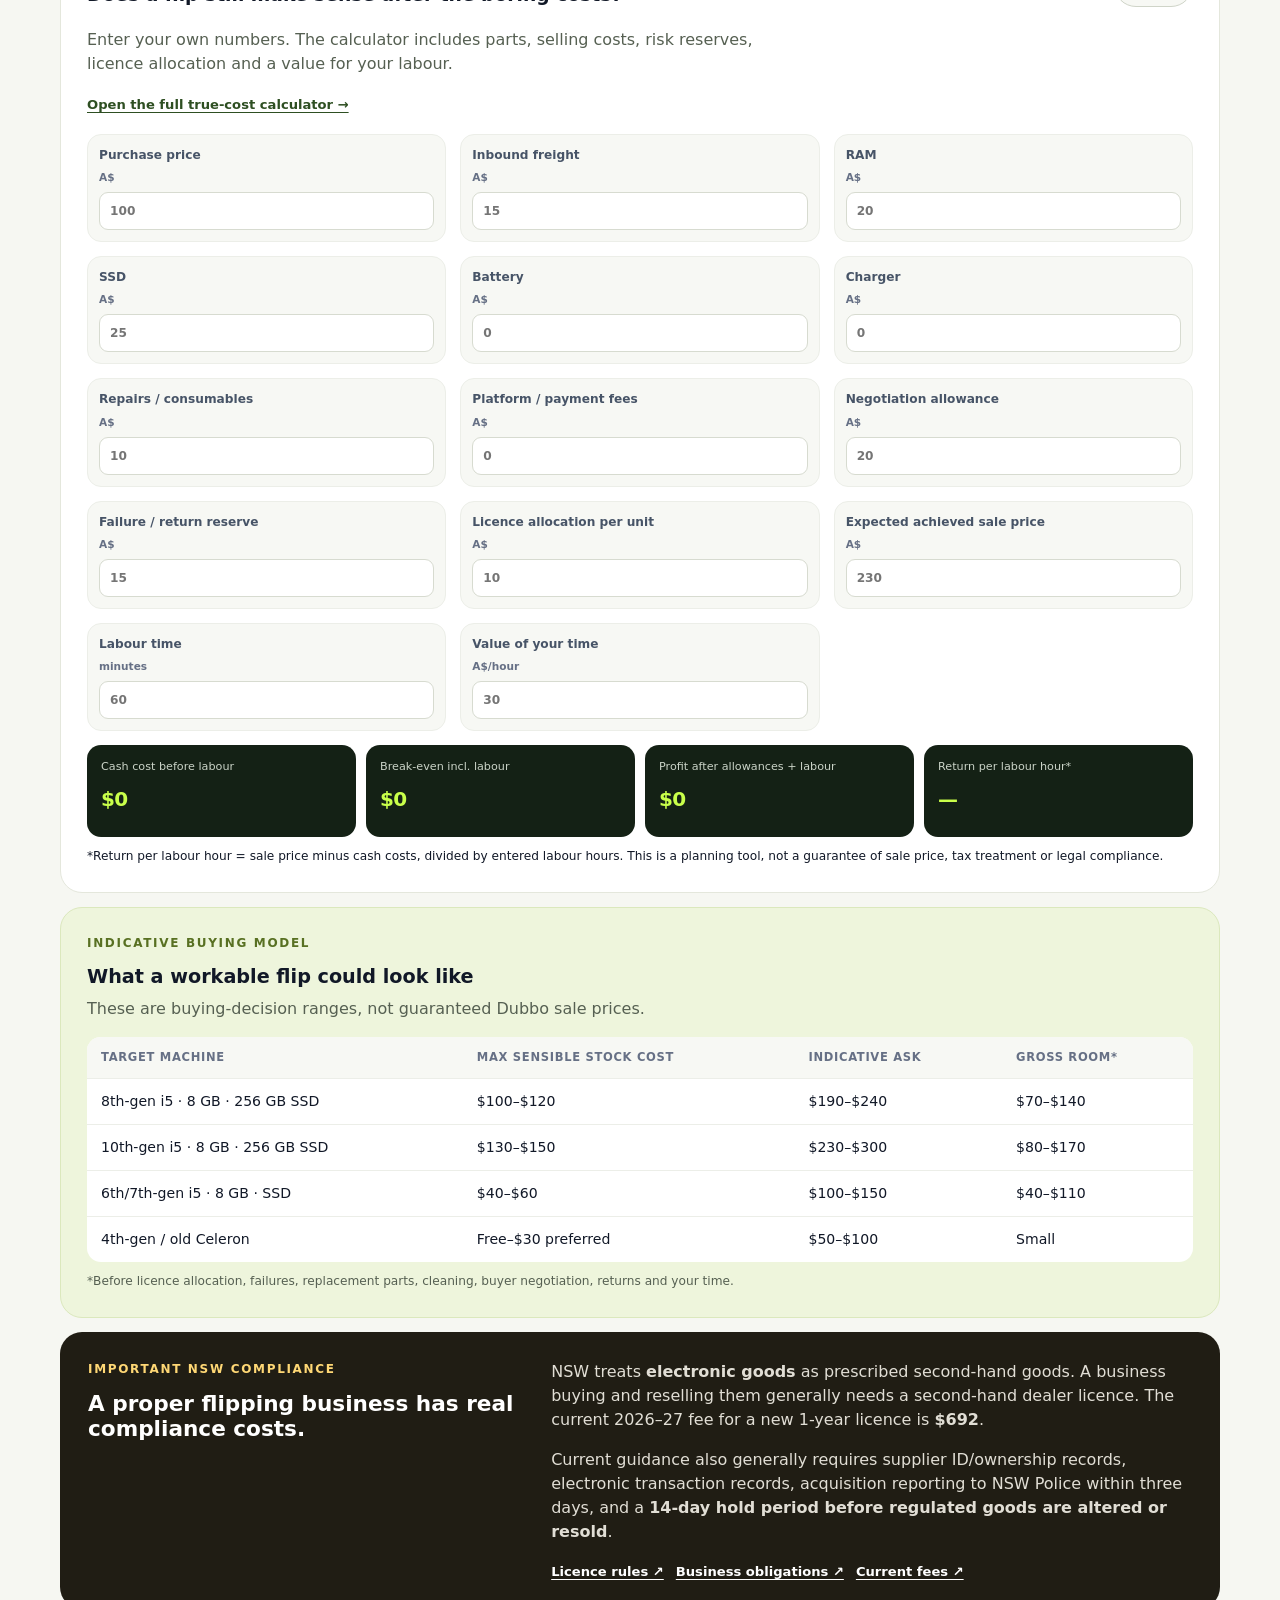
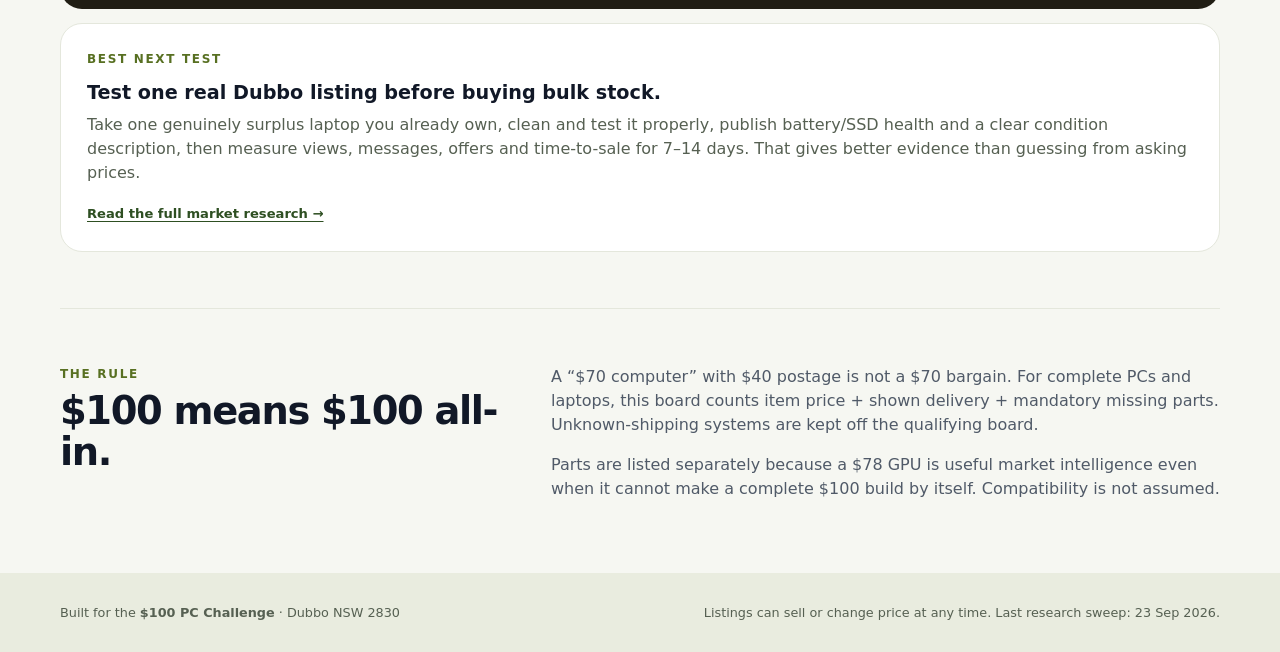
==== commit d831e1f7: "site: cache-bust verified-deal rules" ====
--- a/docs/index.html
+++ b/docs/index.html
@@ -30,14 +30,14 @@
     }
   }
   </script>
-  <link rel="stylesheet" href="./styles.css">
+  <link rel="stylesheet" href="./styles.css?v=20260923-1950">
 </head>
 <body>
   <header class="hero">
     <div class="wrap">
       <div class="eyebrow">DUBBO NSW 2830 · CURRENT RESEARCH SNAPSHOT</div>
       <h1>How much computer can <span>$100</span> buy?</h1>
-      <p class="lede">A dated, evidence-labelled snapshot of PCs, laptops and useful parts. The normal deal views now show only <strong>direct, active listing links</strong>; search-only discoveries are kept separately as research leads.</p>
+      <p class="lede">A dated, evidence-labelled snapshot of PCs, laptops and useful parts. The normal deal views now show only <strong>direct listings whose current availability has been independently verified</strong>; everything else is kept separately as research evidence.</p>
       <div class="hero-actions">
         <a class="button primary" href="#deals">See current deals</a>
         <a class="button ghost" href="#inventory">My fleet resale values</a>
@@ -373,6 +373,6 @@
     </div>
   </footer>
 
-  <script src="./app.js" defer></script>
+  <script src="./app.js?v=20260923-1950" defer></script>
 </body>
 </html>
--- a/docs/styles.css
+++ b/docs/styles.css
@@ -316,3 +316,15 @@
 .comparable-card span{font-size:.73rem;font-weight:800;line-height:1.3}
 .comparable-card small{font-size:.66rem;color:var(--muted)}
 @media(max-width:700px){.comparable-grid{grid-template-columns:1fr}}
+
+
+.research-lead-warning{
+  margin:0 0 14px;
+  padding:10px 12px;
+  border:1px solid #ebd88e;
+  background:#fff6d9;
+  color:#755a00;
+  border-radius:12px;
+  font-size:.76rem;
+  font-weight:800
+}
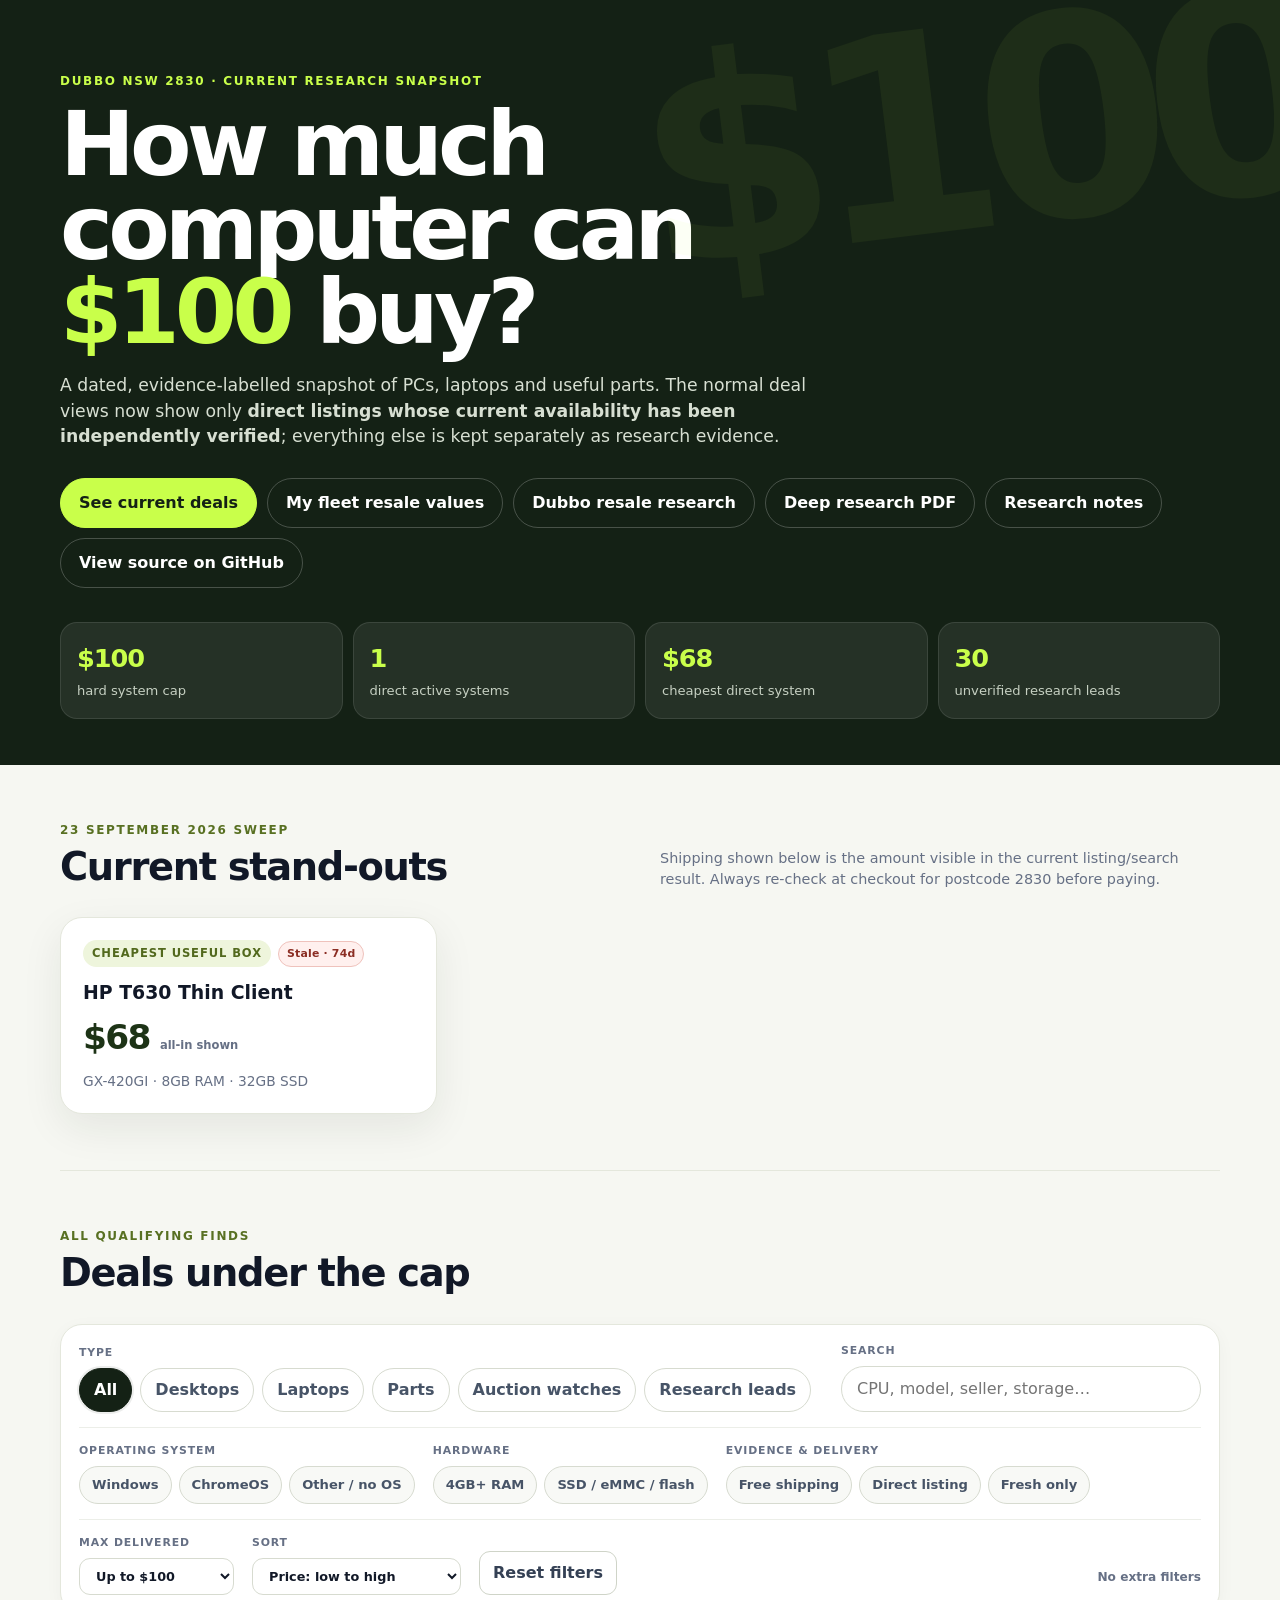
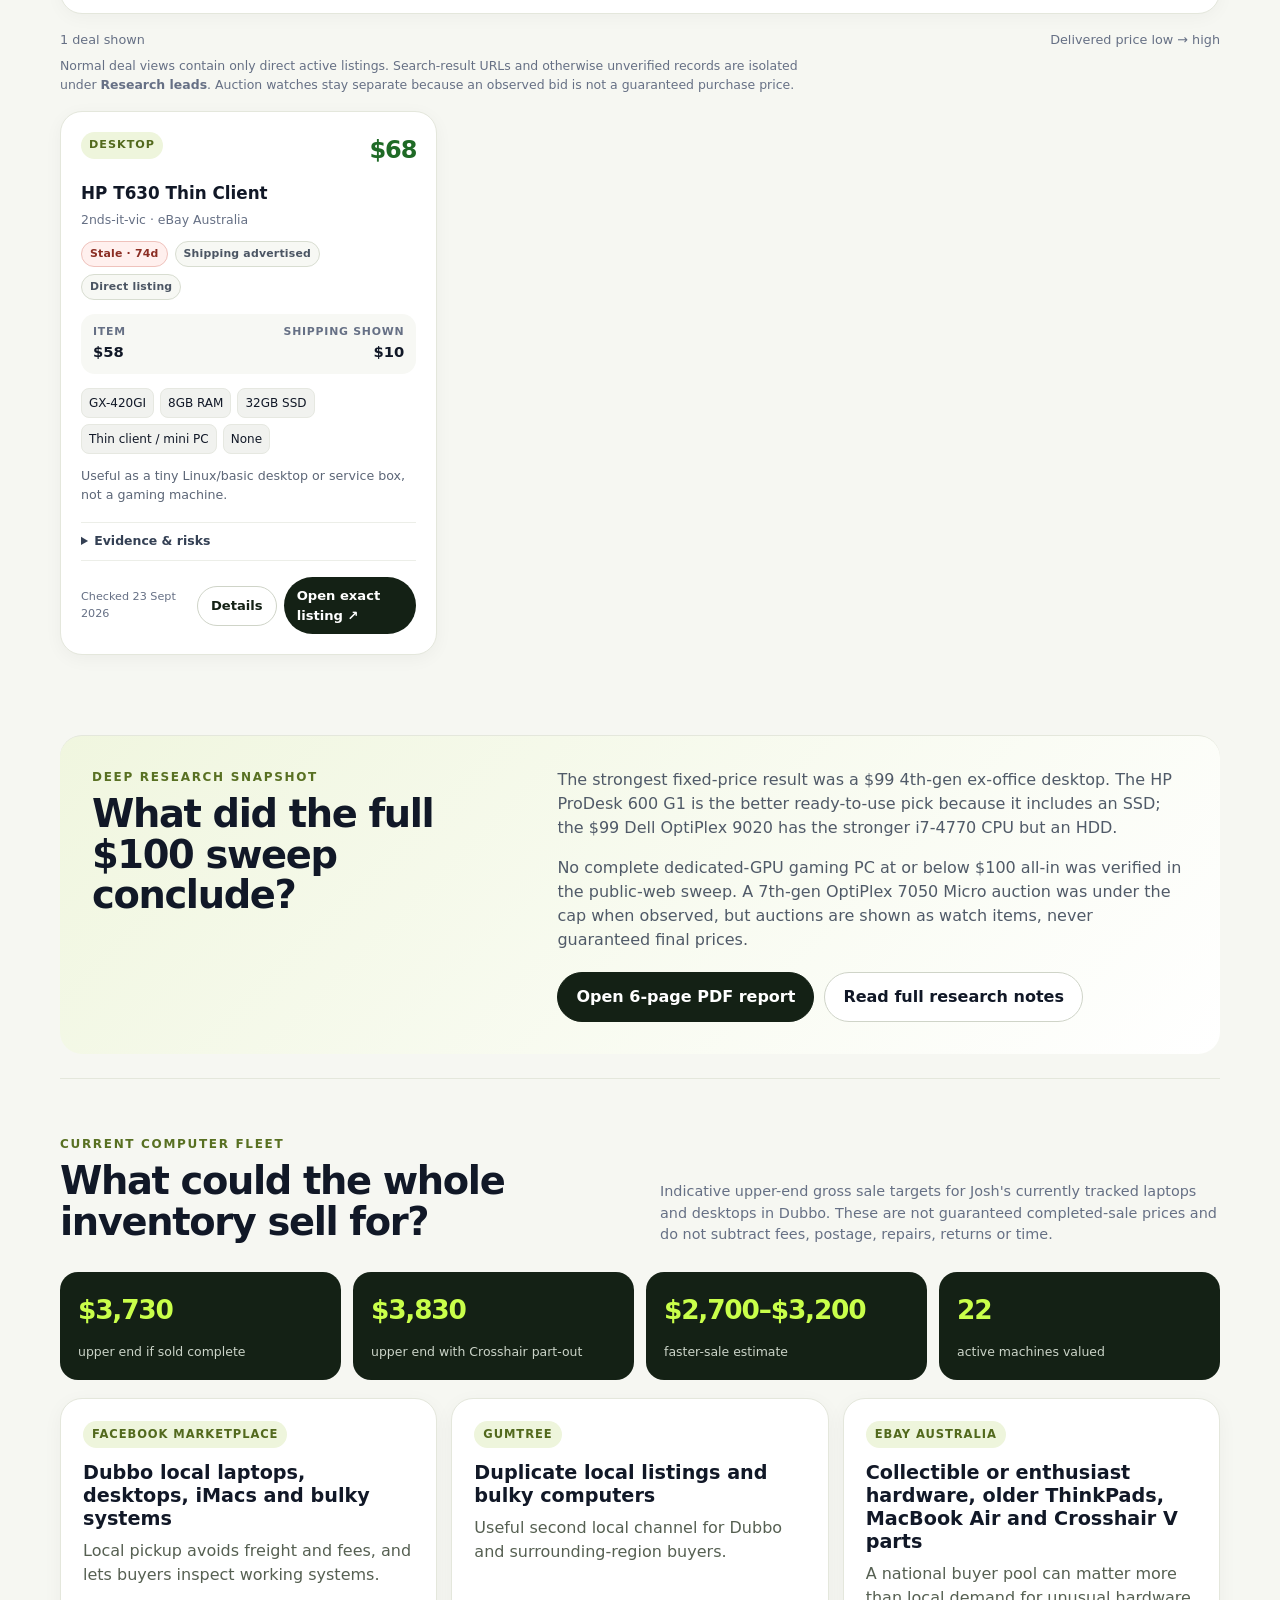
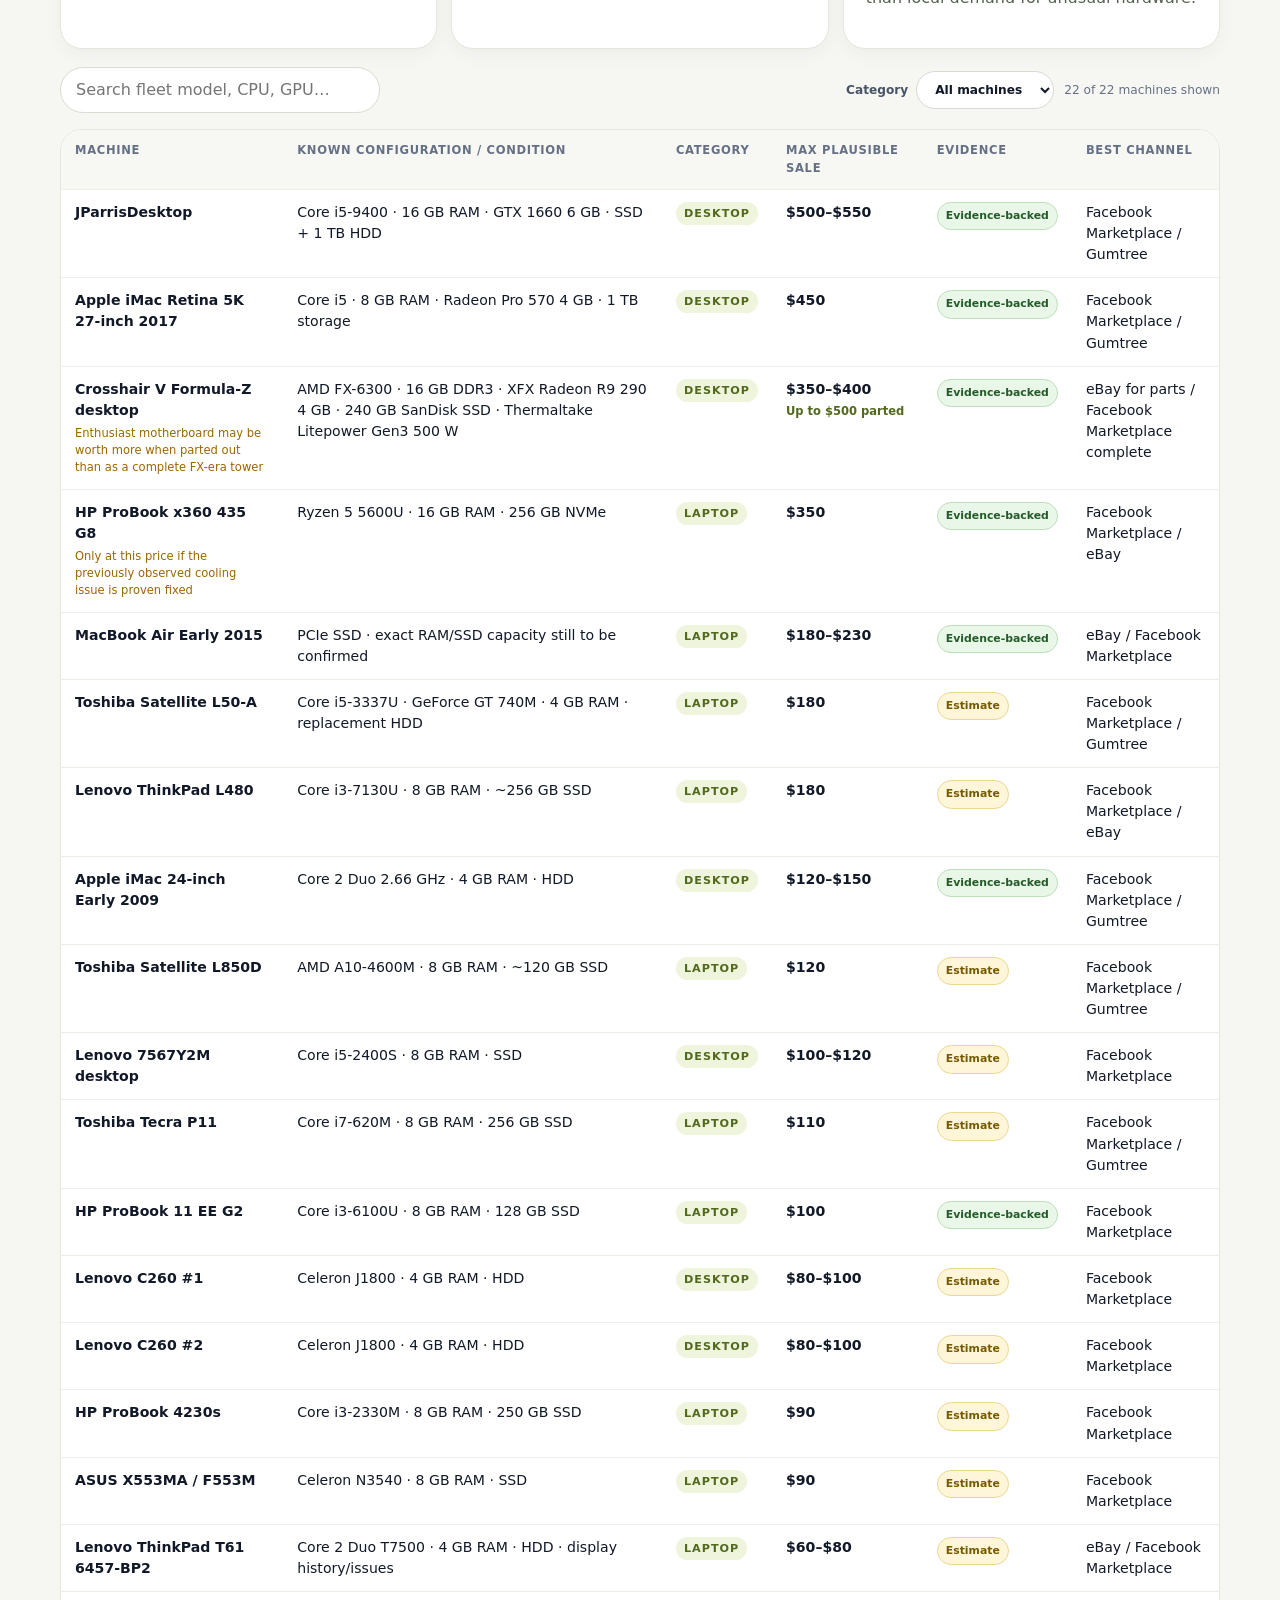
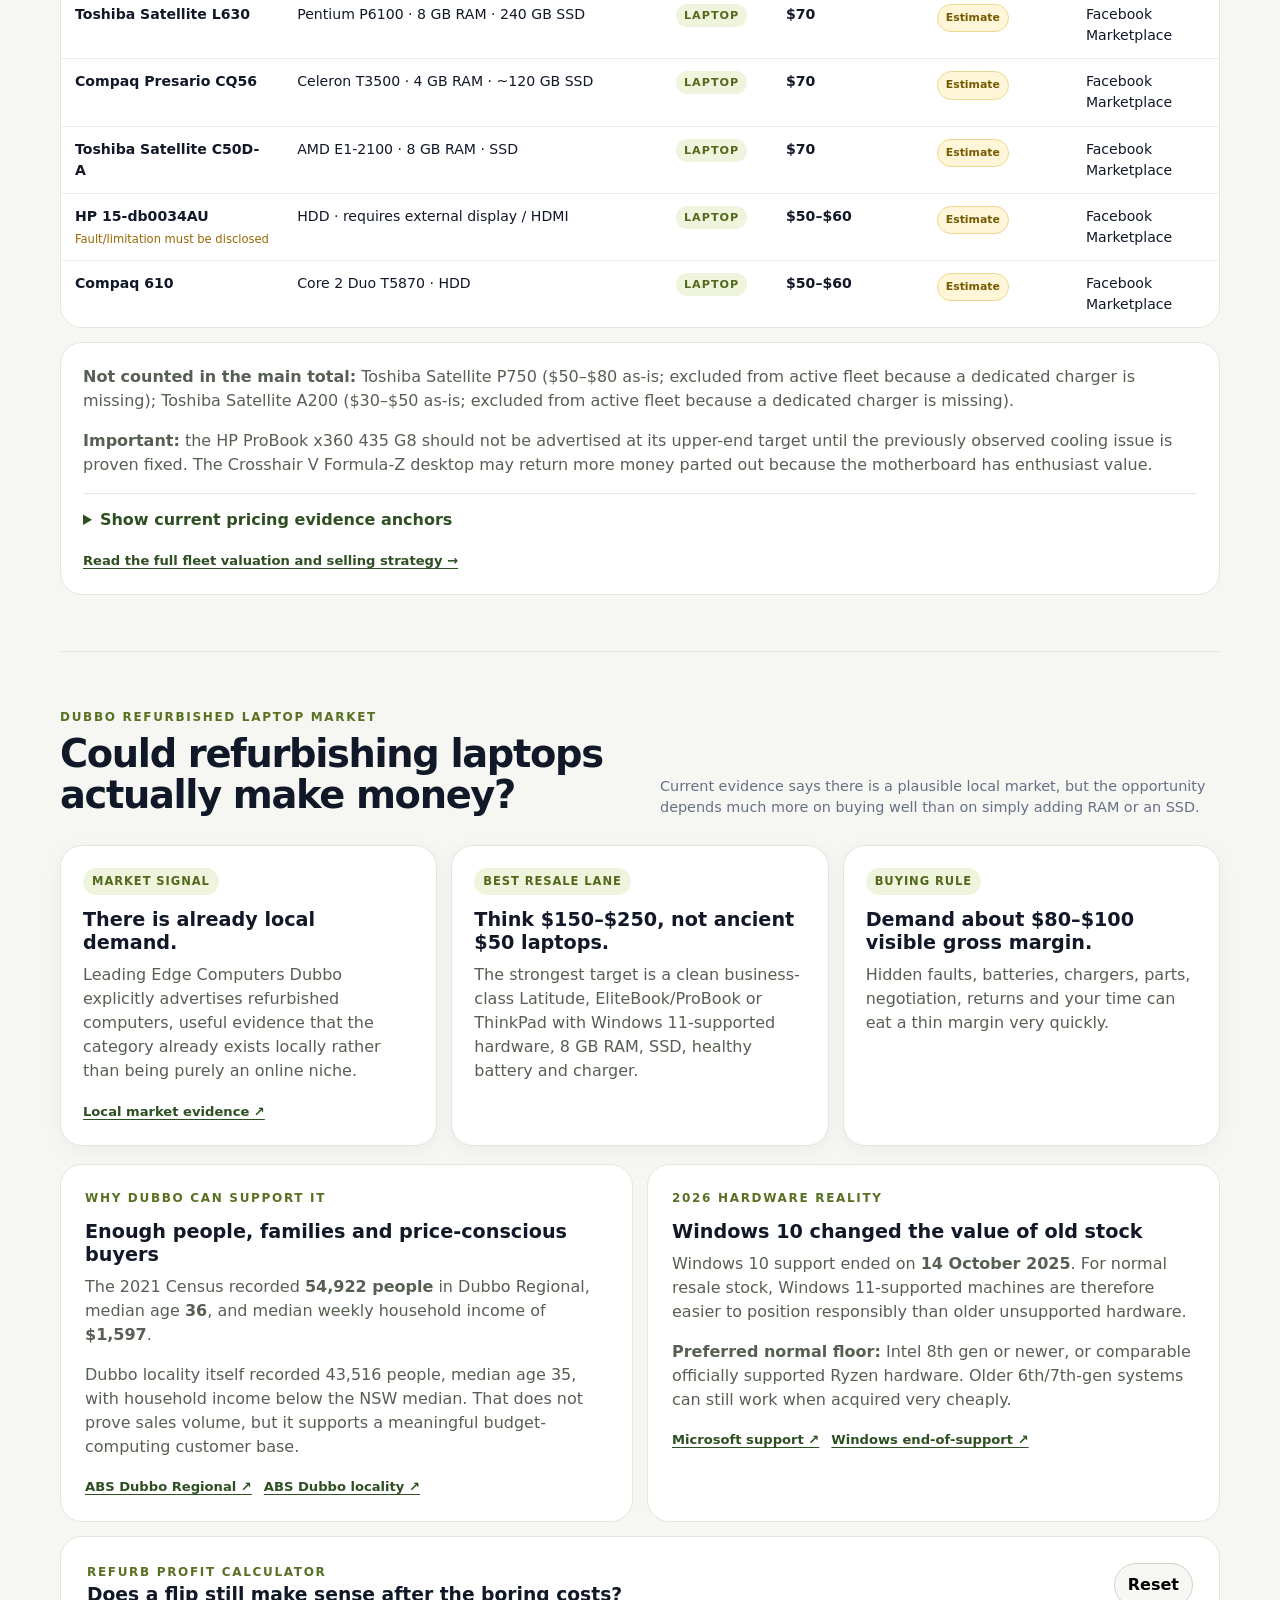
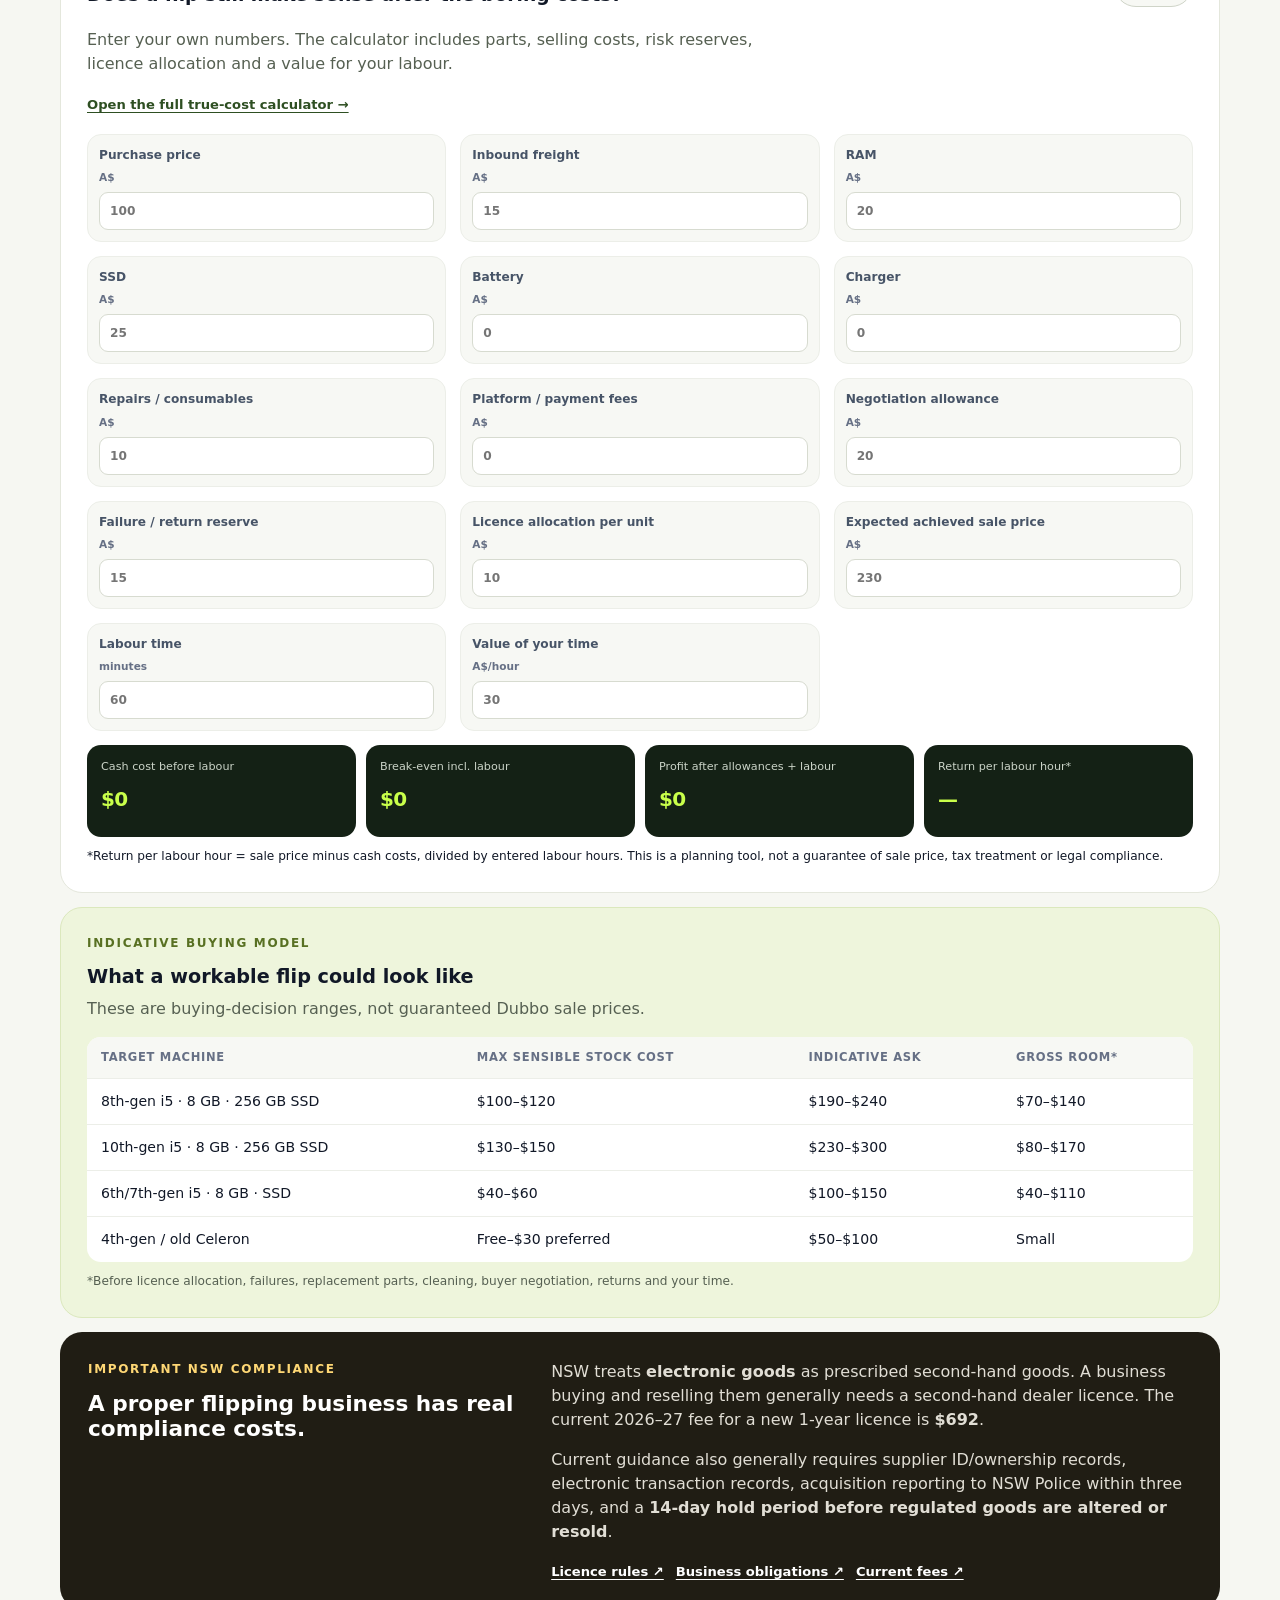
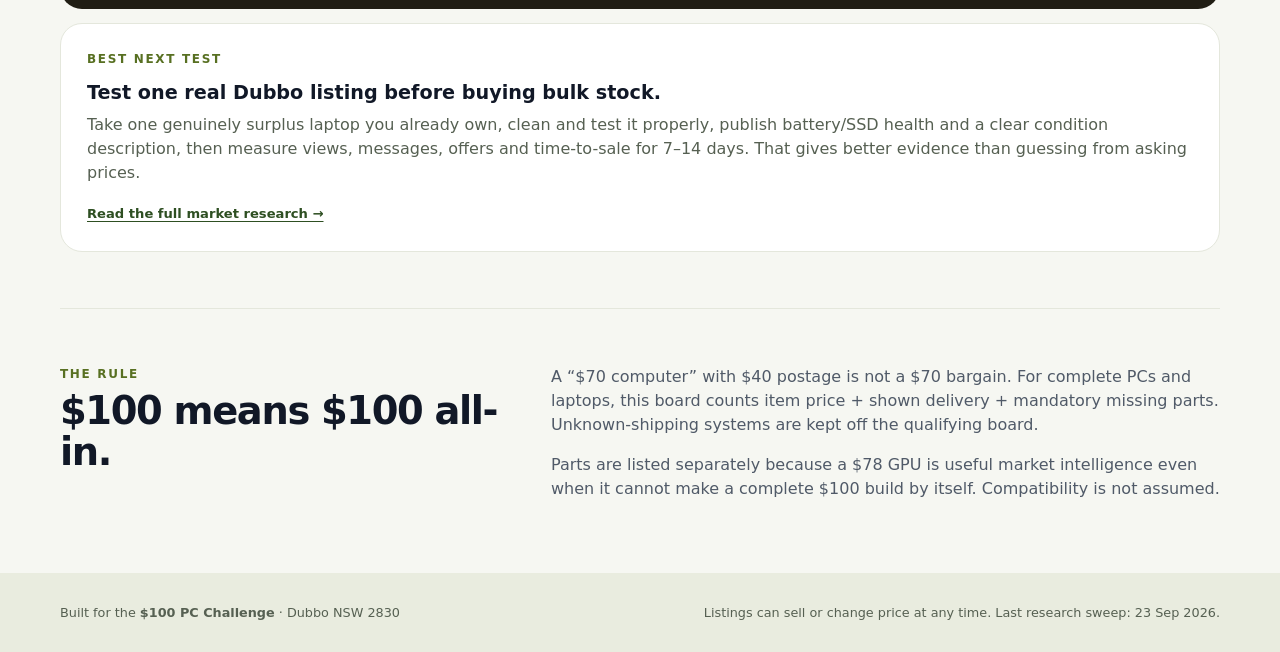
==== commit 6e53e417: "site: refresh cache after exact-link audit" ====
--- a/docs/index.html
+++ b/docs/index.html
@@ -30,7 +30,7 @@
     }
   }
   </script>
-  <link rel="stylesheet" href="./styles.css?v=20260923-1950">
+  <link rel="stylesheet" href="./styles.css?v=20260923-2005">
 </head>
 <body>
   <header class="hero">
@@ -373,6 +373,6 @@
     </div>
   </footer>
 
-  <script src="./app.js?v=20260923-1950" defer></script>
+  <script src="./app.js?v=20260923-2005" defer></script>
 </body>
 </html>
--- a/docs/styles.css
+++ b/docs/styles.css
@@ -328,3 +328,18 @@
   font-size:.76rem;
   font-weight:800
 }
+
+
+.source-unavailable{
+  display:inline-flex;
+  align-items:center;
+  justify-content:center;
+  min-height:38px;
+  padding:8px 12px;
+  border:1px dashed #c9cec3;
+  border-radius:999px;
+  color:#667085;
+  background:#f7f8f4;
+  font-size:.76rem;
+  font-weight:800
+}
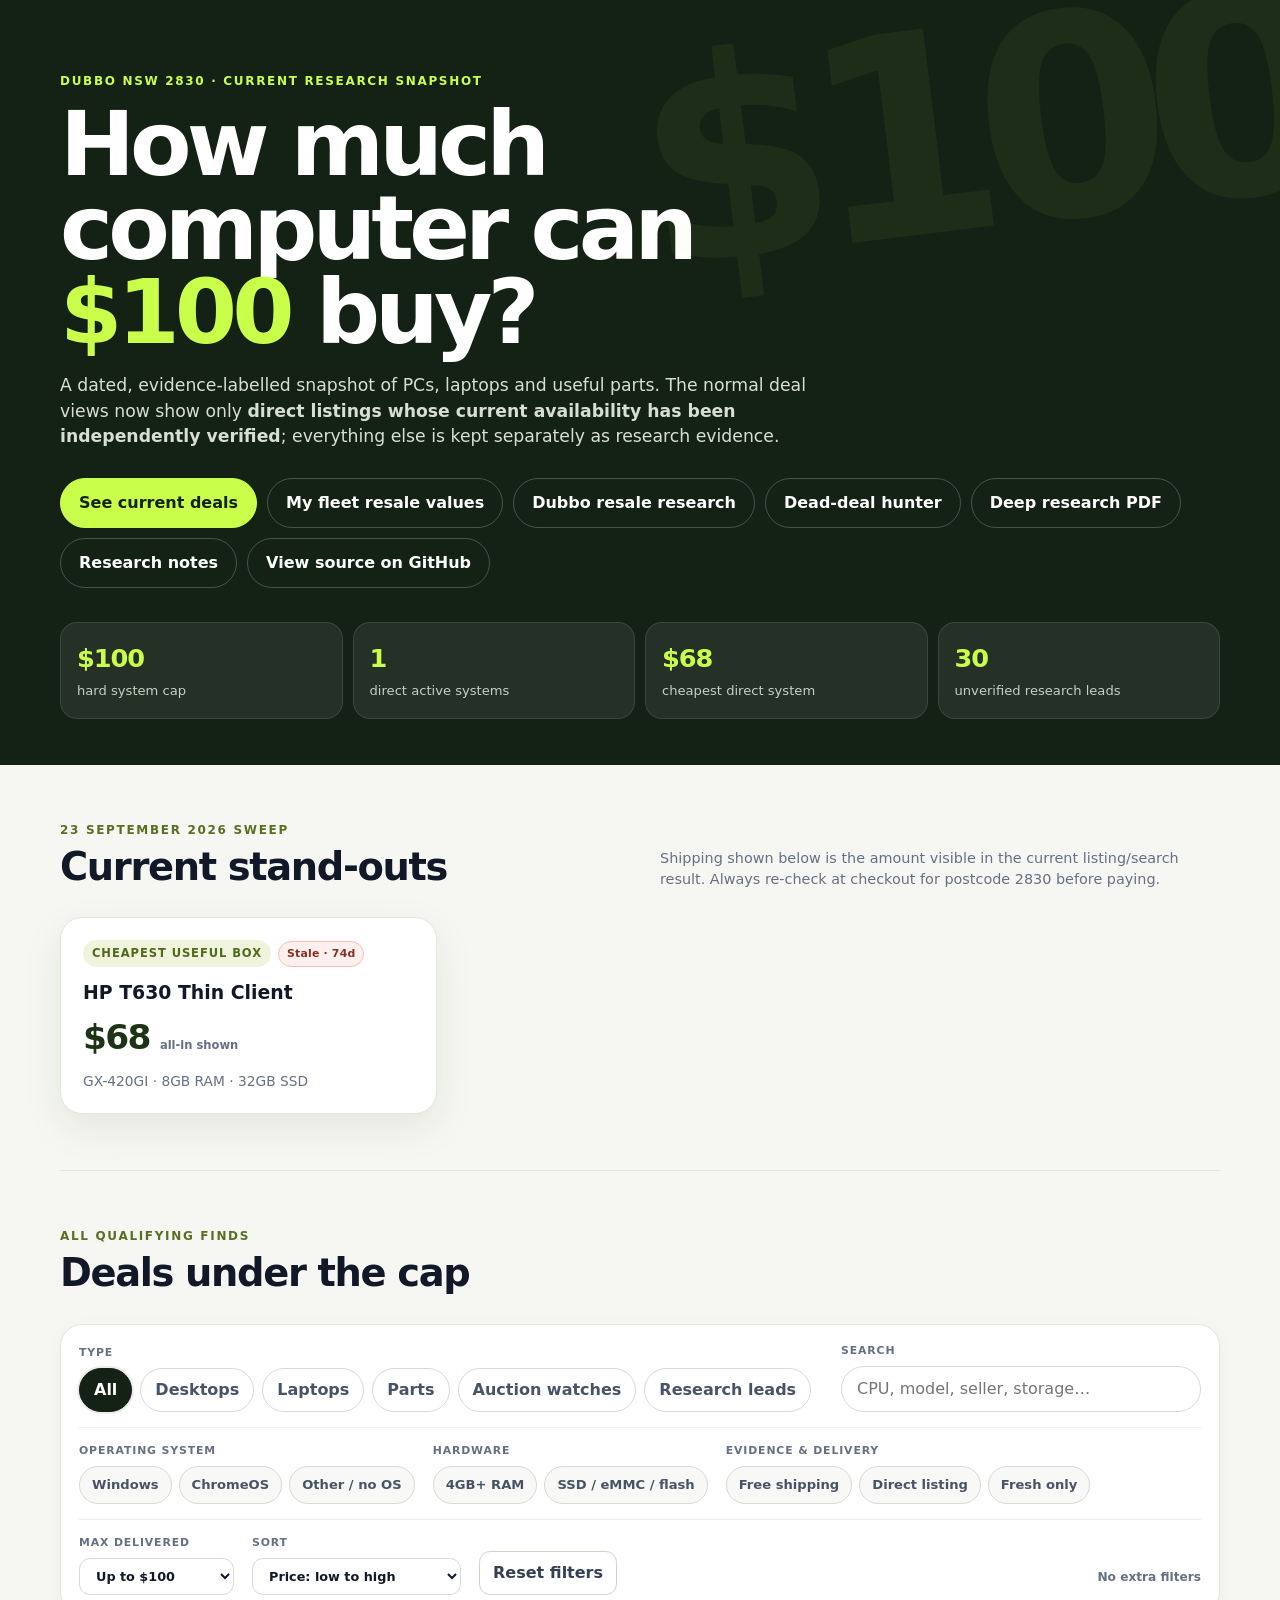
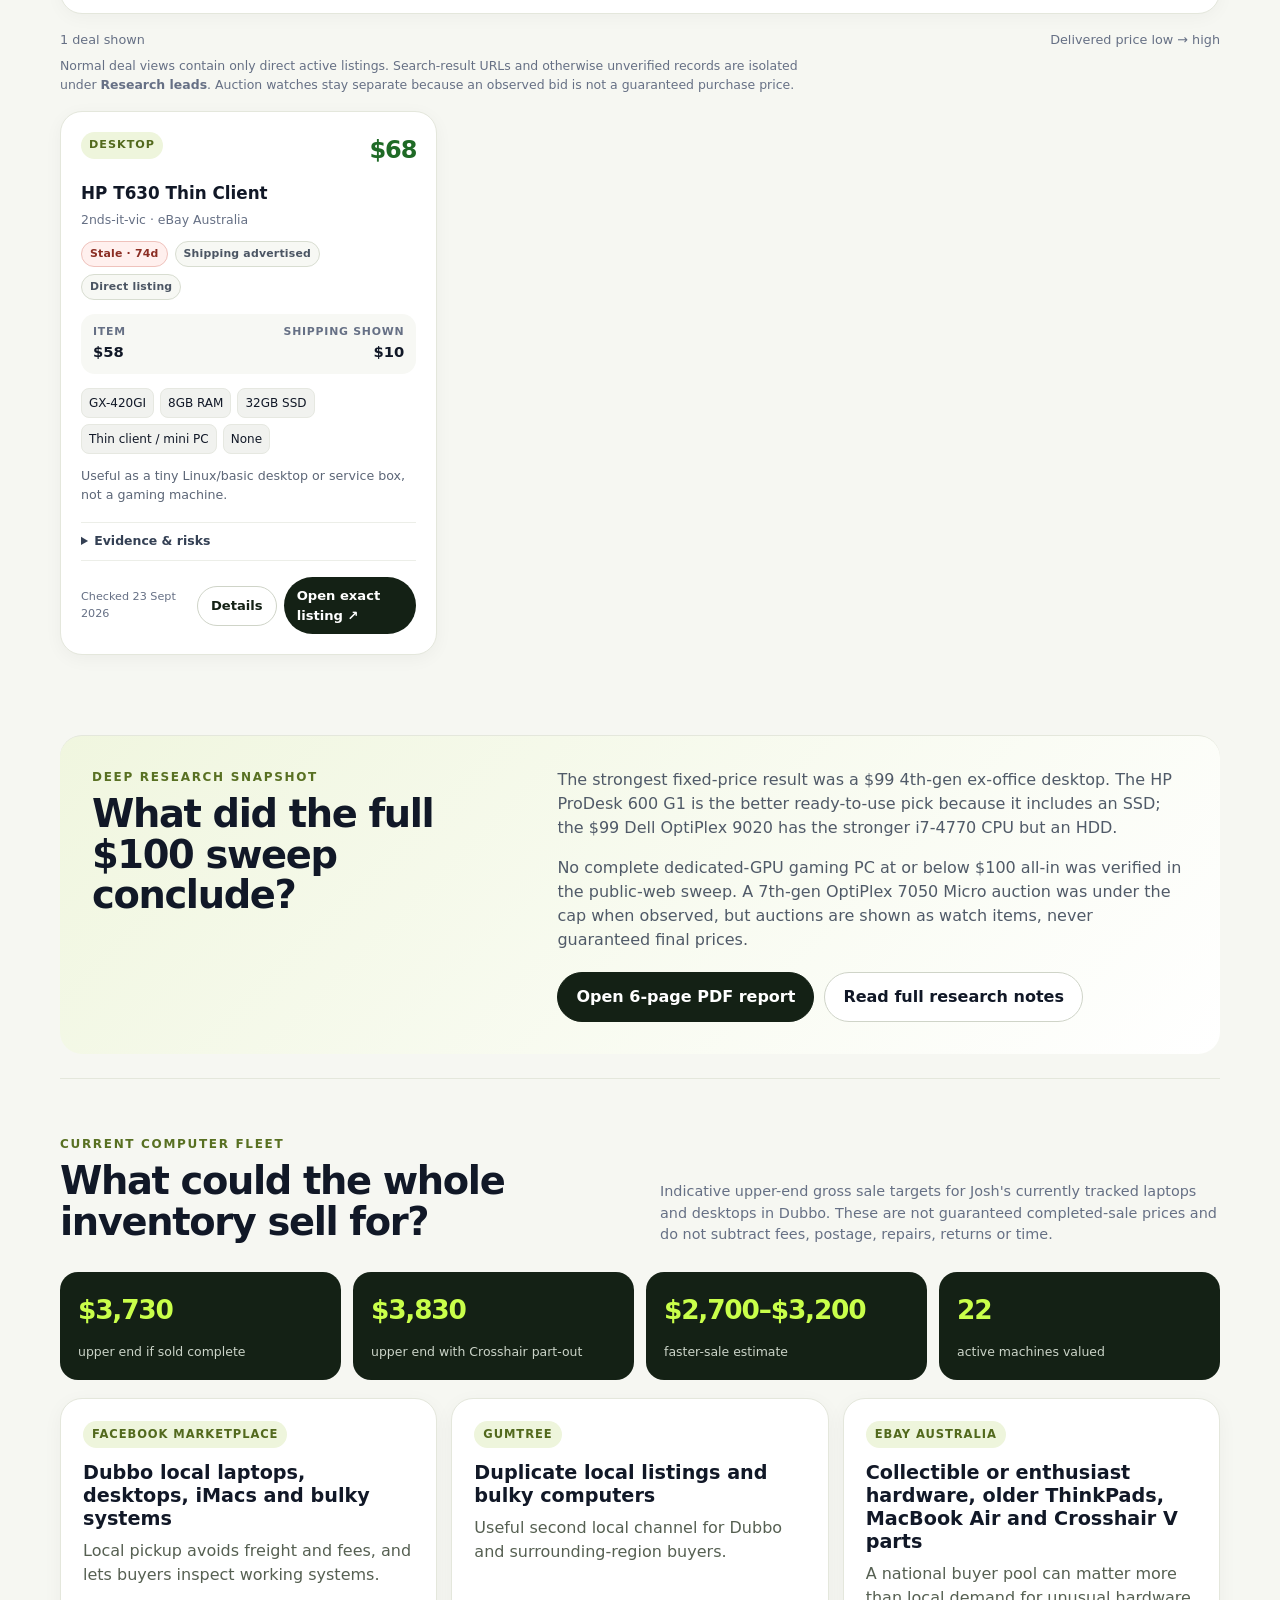
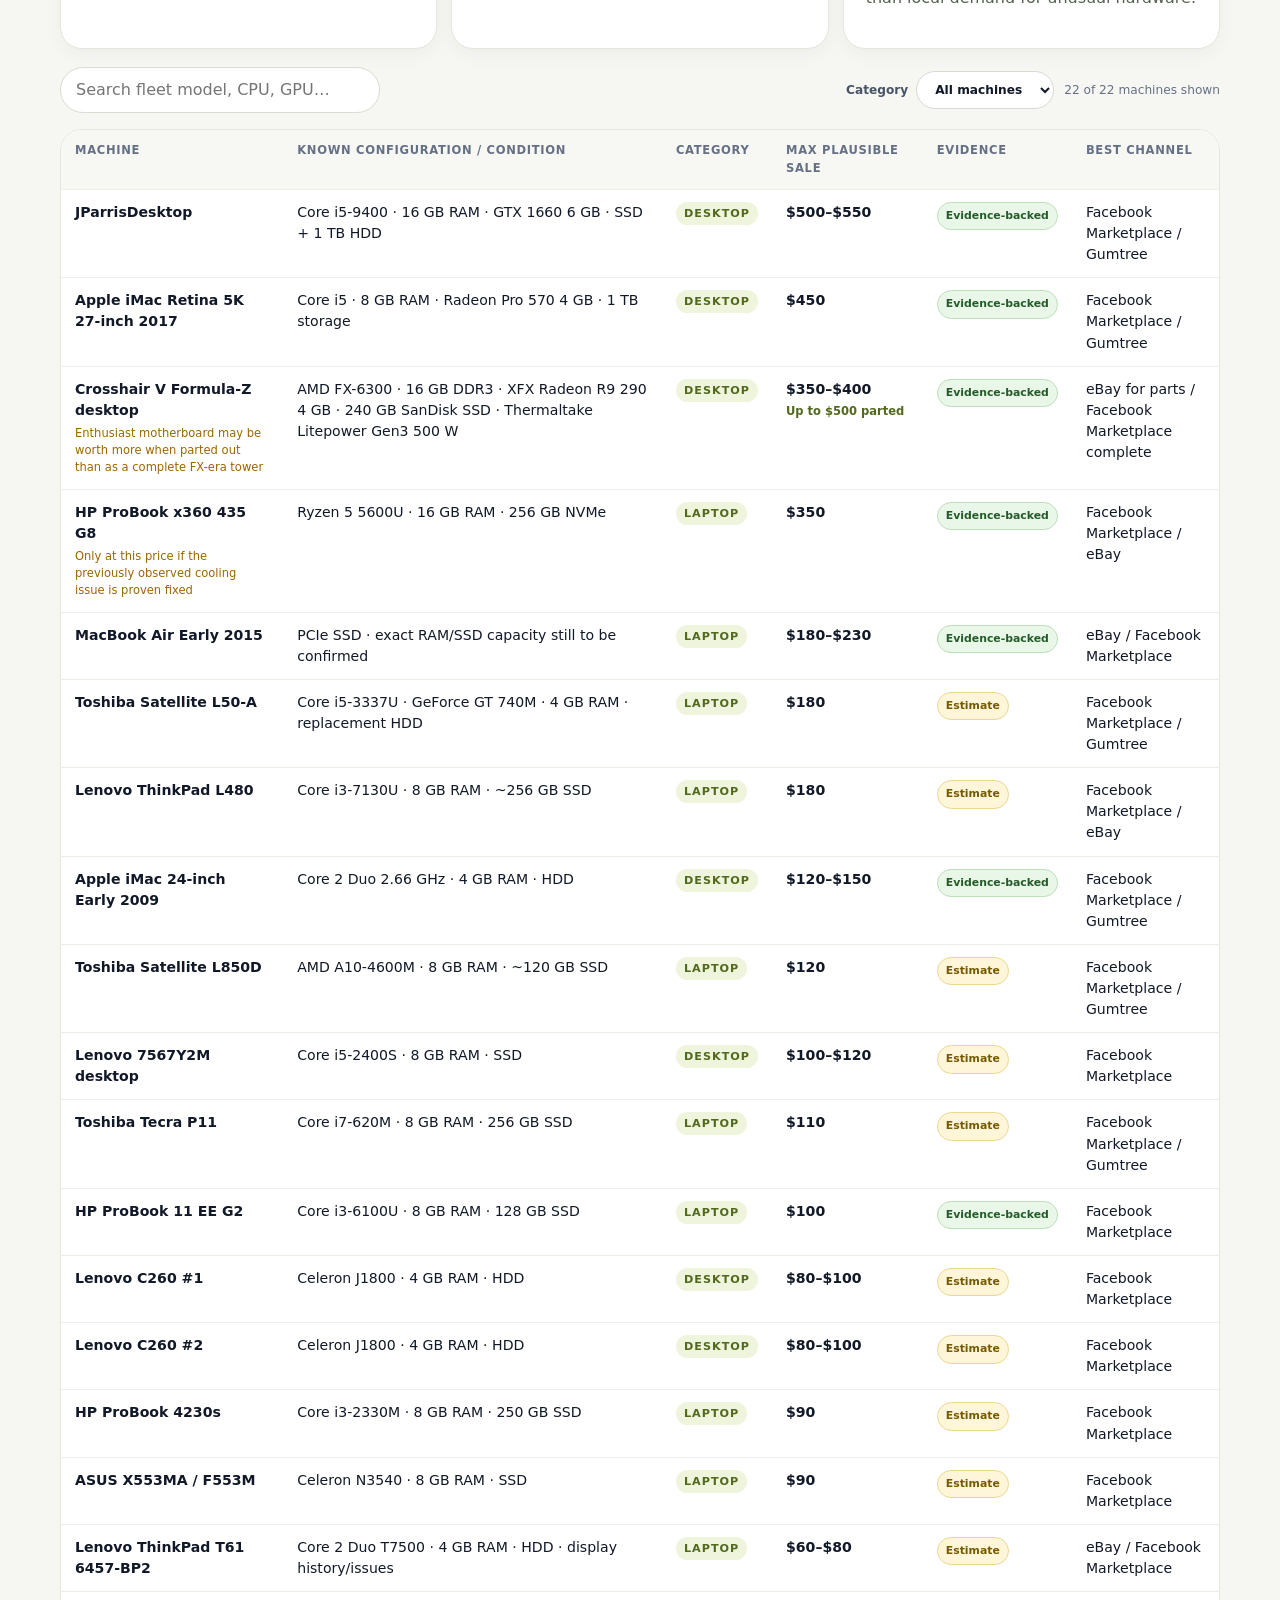
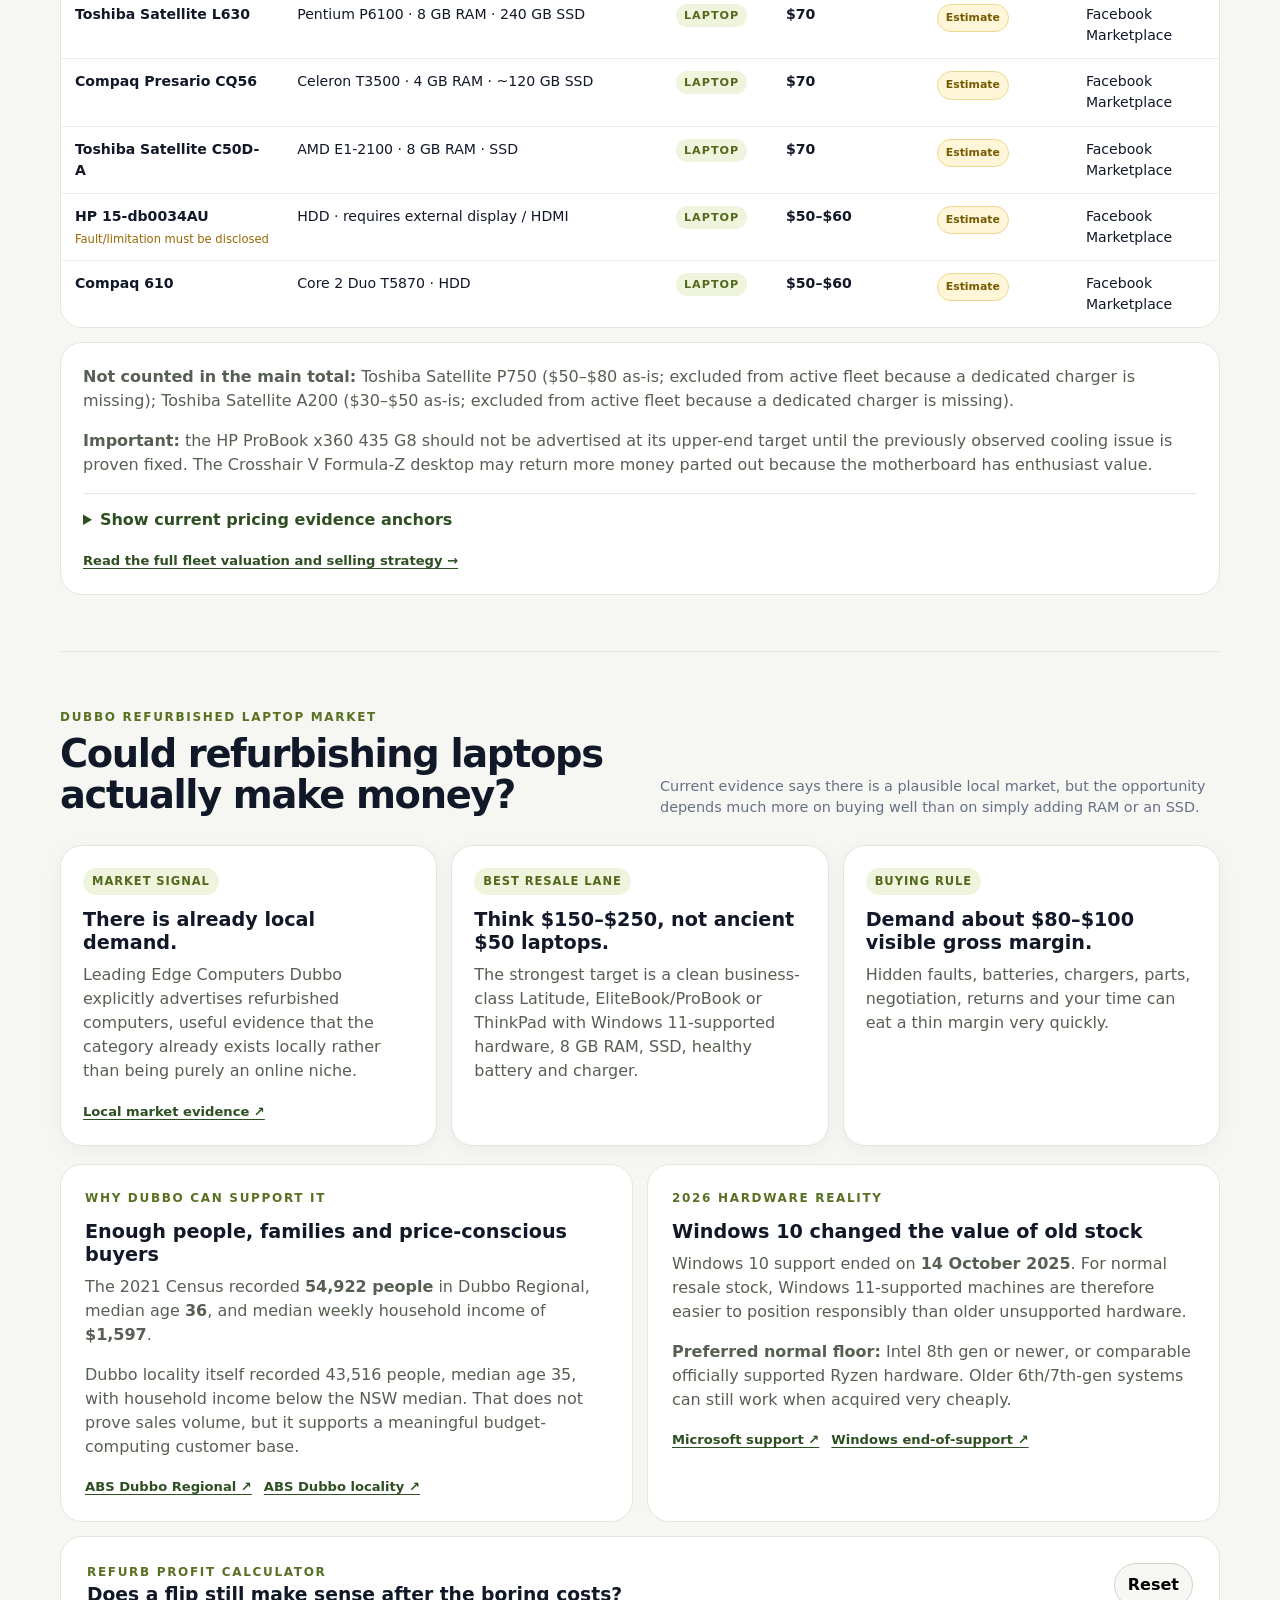
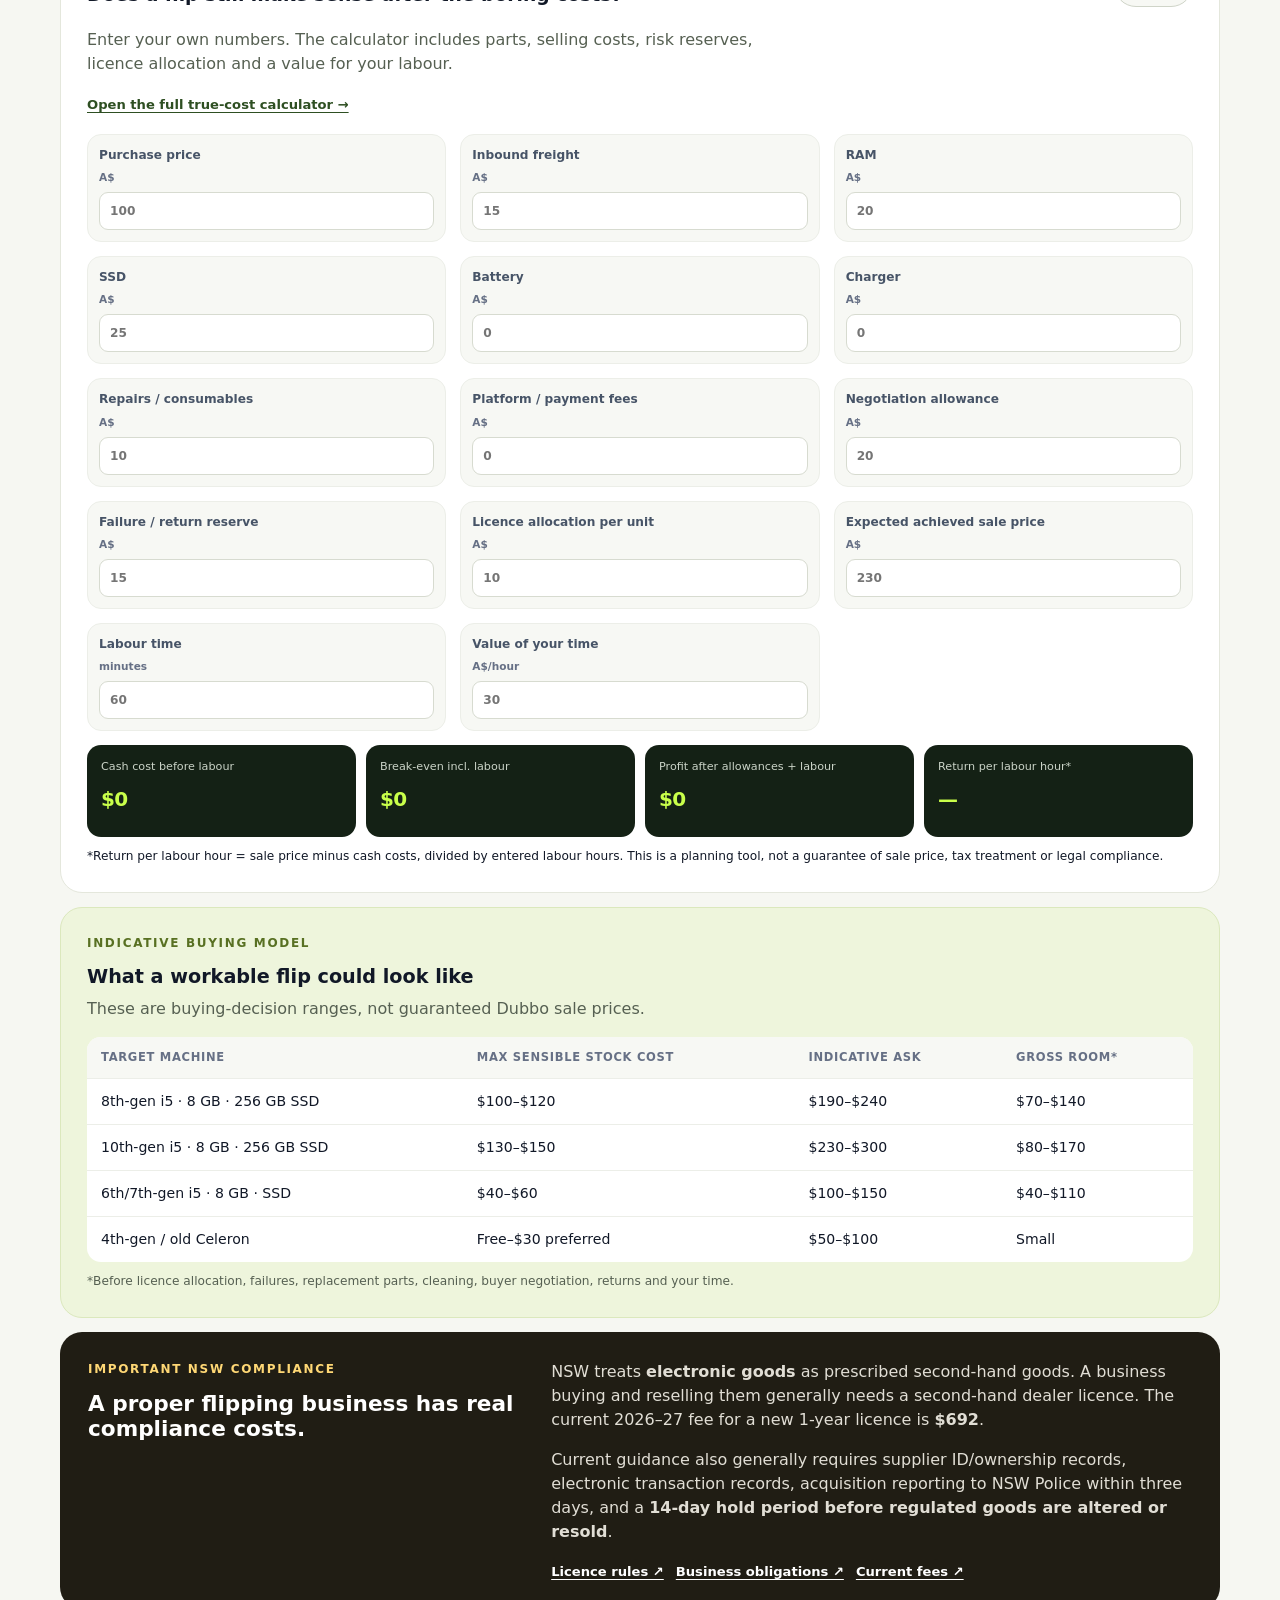
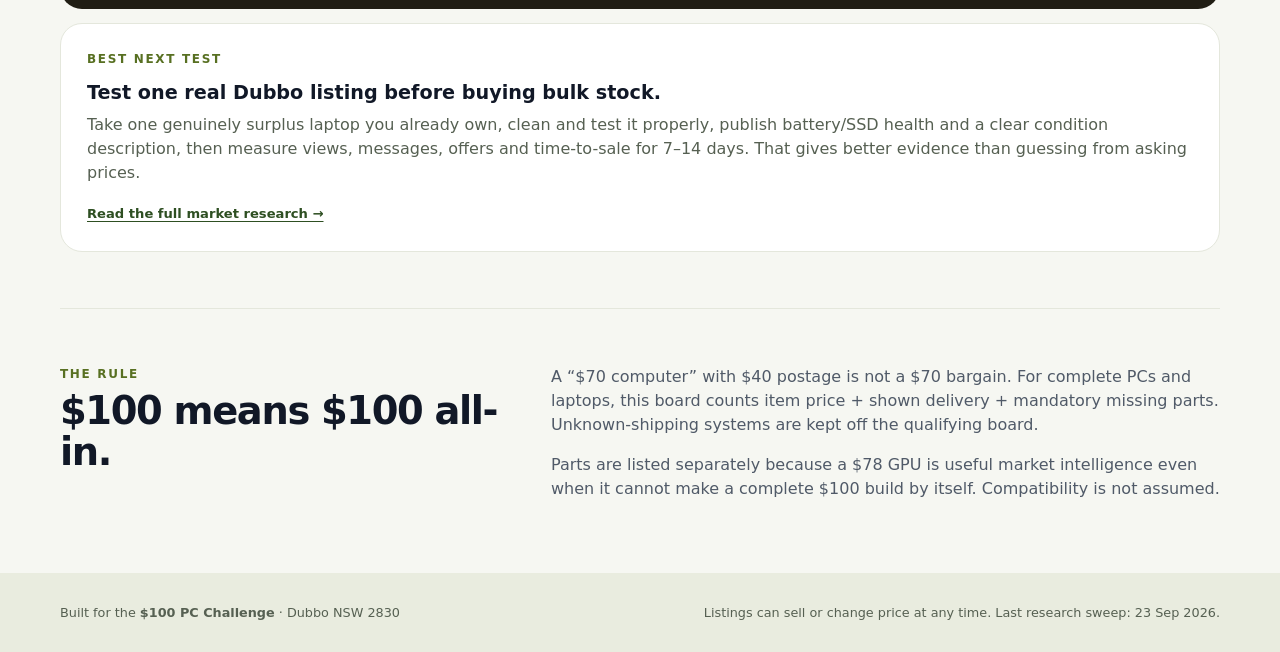
==== commit e791e0ac: "feat: add dead-deal hunter for easy-fix refurb stock Applies the uploaded dead-deal hunter feature a" ====
--- a/docs/index.html
+++ b/docs/index.html
@@ -42,6 +42,7 @@
         <a class="button primary" href="#deals">See current deals</a>
         <a class="button ghost" href="#inventory">My fleet resale values</a>
         <a class="button ghost" href="#market">Dubbo resale research</a>
+        <a class="button ghost" href="./dead-deals.html">Dead-deal hunter</a>
         <a class="button ghost" href="./reports/100-dollar-pc-challenge-2026-09-23.pdf">Deep research PDF</a>
         <a class="button ghost" href="./research/2026-09-23.md">Research notes</a>
         <a class="button ghost" href="https://github.com/joshualparris/Cheappcslaptops" target="_blank" rel="noreferrer">View source on GitHub</a>
@@ -374,5 +375,6 @@
   </footer>
 
   <script src="./app.js?v=20260923-2005" defer></script>
+  <script src="https://parris-tech-services.github.io/WhirringWilderness/network/parris-network.js?v=2.1"></script>
 </body>
 </html>
